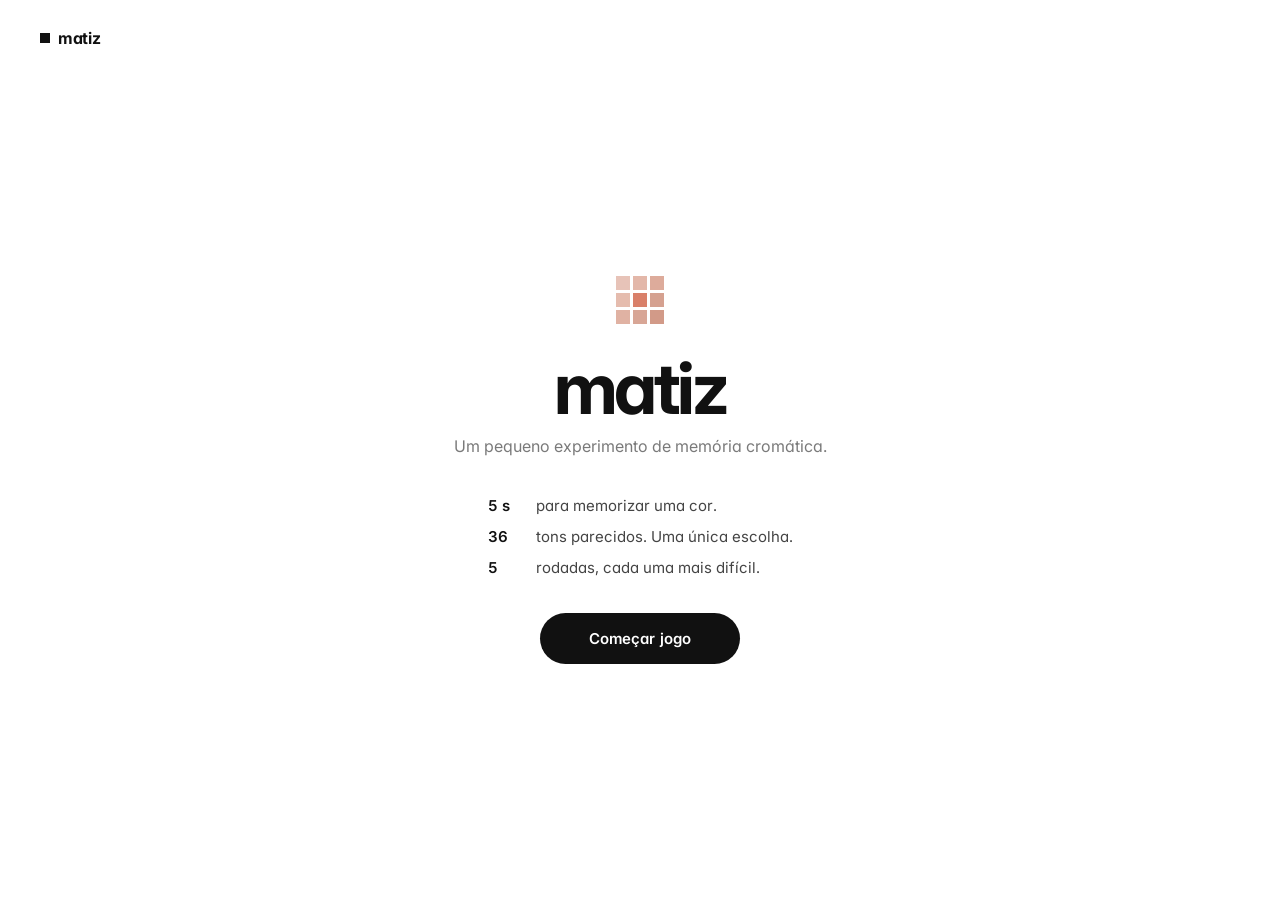
==== index.html @ 913aff69 "first commit" ====
<!doctype html>
<html lang="pt-BR">
<head>
  <meta charset="utf-8">
  <meta name="viewport" content="width=device-width, initial-scale=1, viewport-fit=cover">
  <meta name="theme-color" content="#ffffff">
  <meta name="color-scheme" content="light">
  <title>Matiz — memória de cor</title>
  <meta name="description" content="Memorize uma cor por 5 segundos e encontre-a entre 36 tons parecidos.">
  <link rel="preconnect" href="https://fonts.googleapis.com">
  <link rel="preconnect" href="https://fonts.gstatic.com" crossorigin>
  <link href="https://fonts.googleapis.com/css2?family=Inter:wght@400;500;600;700&display=swap" rel="stylesheet">
  <link rel="stylesheet" href="styles.css">
</head>
<body>
  <header class="top">
    <span class="brand" aria-label="Matiz"><i class="brand-mark" aria-hidden="true"></i>matiz</span>
    <div class="status" id="status" hidden>
      <span id="status-round">1/5</span>
      <span class="status-sep" aria-hidden="true"></span>
      <span id="status-total">0 pts</span>
      <button type="button" class="link" id="btn-restart">Reiniciar</button>
    </div>
  </header>

  <main class="stage">
    <!-- Tela inicial -->
    <section class="view view-intro" id="view-intro" aria-labelledby="intro-title">
      <div class="intro-mark" aria-hidden="true">
        <i></i><i></i><i></i><i></i><i></i><i></i><i></i><i></i><i></i>
      </div>
      <h1 id="intro-title">matiz</h1>
      <p class="lead">Um pequeno experimento de memória cromática.</p>
      <ol class="steps">
        <li><b>5 s</b> para memorizar uma cor.</li>
        <li><b>36</b> tons parecidos. Uma única escolha.</li>
        <li><b>5</b> rodadas, cada uma mais difícil.</li>
      </ol>
      <button type="button" class="btn" id="btn-start">Começar jogo</button>
      <p class="best" id="intro-best" hidden></p>
    </section>

    <!-- Memorização -->
    <section class="view view-memorize" id="view-memorize" hidden aria-live="polite">
      <p class="eyebrow">Memorize esta cor</p>
      <div class="swatch" id="memo-swatch" role="img" aria-label="Cor para memorizar"></div>
      <div class="timer">
        <div class="timer-bar"><i id="timer-fill"></i></div>
        <span class="timer-num" id="timer-num">5</span>
      </div>
    </section>

    <!-- Identificação -->
    <section class="view view-guess" id="view-guess" hidden>
      <p class="eyebrow" id="guess-label">Qual era a cor?</p>
      <div class="grid" id="grid" role="group" aria-labelledby="guess-label"></div>
    </section>

    <!-- Resultado da rodada -->
    <section class="view view-result" id="view-result" hidden aria-live="polite">
      <div class="compare">
        <figure>
          <div class="compare-swatch" id="res-target"></div>
          <figcaption>Original<span id="res-target-hex"></span></figcaption>
        </figure>
        <figure>
          <div class="compare-swatch" id="res-picked"></div>
          <figcaption>Sua escolha<span id="res-picked-hex"></span></figcaption>
        </figure>
      </div>
      <h2 class="verdict" id="res-feedback"></h2>
      <dl class="metrics">
        <div><dt>Pontos</dt><dd id="res-score"></dd></div>
        <div><dt>Precisão</dt><dd id="res-precision"></dd></div>
        <div><dt>ΔE00</dt><dd id="res-delta"></dd></div>
      </dl>
      <button type="button" class="btn" id="btn-next">Próxima rodada</button>
    </section>

    <!-- Resultado final -->
    <section class="view view-final" id="view-final" hidden aria-labelledby="final-rank">
      <p class="eyebrow">Resultado</p>
      <p class="total"><span id="final-total">0</span><small>/500</small></p>
      <h2 class="rank" id="final-rank"></h2>
      <p class="final-meta">Precisão média <b id="final-precision"></b><span id="final-best"></span></p>
      <ol class="rounds" id="final-rounds"></ol>
      <button type="button" class="btn" id="btn-again">Jogar novamente</button>
    </section>
  </main>

  <script src="js/color.js"></script>
  <script src="js/game.js"></script>
  <script src="js/ui.js"></script>
</body>
</html>
---- styles.css ----
:root {
  --bg: #ffffff;
  --ink: #111111;
  --muted: #7a7a7a;
  --faint: #ececec;
  --gutter: 20px;
  --ease: cubic-bezier(.2, .7, .2, 1);
  --t-view: 240ms;
  font-family: "Inter", system-ui, -apple-system, "Segoe UI", Roboto, sans-serif;
  font-feature-settings: "tnum" 1, "cv11" 1;
  color: var(--ink);
  background: var(--bg);
  -webkit-font-smoothing: antialiased;
  -webkit-tap-highlight-color: transparent;
}

* { box-sizing: border-box; margin: 0; padding: 0; }

body {
  min-height: 100vh;
  min-height: 100dvh;
  display: flex;
  flex-direction: column;
  background: var(--bg);
}

button { font: inherit; color: inherit; background: none; border: 0; cursor: pointer; }
:focus-visible { outline: 2px solid var(--ink); outline-offset: 3px; }

/* ---------- Topo ---------- */

.top {
  display: flex;
  align-items: center;
  justify-content: space-between;
  gap: 16px;
  padding: calc(16px + env(safe-area-inset-top)) var(--gutter) 16px;
  font-size: 14px;
}

.brand {
  display: inline-flex;
  align-items: center;
  gap: 8px;
  font-weight: 700;
  letter-spacing: -0.02em;
  font-size: 16px;
}
.brand-mark { width: 10px; height: 10px; background: var(--ink); display: block; }

.status { display: flex; align-items: center; gap: 12px; color: var(--muted); }
.status[hidden] { display: none; }
#status-round { color: var(--ink); font-weight: 600; }
.status-sep { width: 1px; height: 12px; background: var(--faint); }
.link { color: var(--muted); font-size: 14px; padding: 4px 0; margin-left: 4px; text-decoration: underline; text-underline-offset: 3px; text-decoration-color: var(--faint); }
.link:hover { color: var(--ink); text-decoration-color: currentColor; }

/* ---------- Palco e transições ---------- */

.stage {
  flex: 1;
  display: grid;
  place-items: center;
  padding: 8px var(--gutter) calc(32px + env(safe-area-inset-bottom));
}

.view {
  grid-area: 1 / 1;
  width: 100%;
  max-width: 560px;
  display: flex;
  flex-direction: column;
  align-items: center;
  text-align: center;
  opacity: 0;
  transform: translateY(8px);
  transition: opacity var(--t-view) var(--ease), transform var(--t-view) var(--ease);
}
.view[hidden] { display: none; }
.view.is-active { opacity: 1; transform: none; }

.eyebrow {
  font-size: 13px;
  letter-spacing: 0.08em;
  text-transform: uppercase;
  color: var(--muted);
  margin-bottom: 20px;
}

.btn {
  margin-top: 36px;
  min-width: 200px;
  padding: 16px 28px;
  background: var(--ink);
  color: var(--bg);
  font-weight: 600;
  font-size: 15px;
  letter-spacing: 0.01em;
  border-radius: 999px;
  transition: transform 120ms var(--ease), opacity 120ms;
}
.btn:hover { opacity: .86; }
.btn:active { transform: scale(.97); }

/* ---------- Tela inicial ---------- */

.intro-mark {
  display: grid;
  grid-template-columns: repeat(3, 14px);
  gap: 3px;
  margin-bottom: 28px;
}
.intro-mark i { width: 14px; height: 14px; display: block; }
/* nove tons vizinhos — a ideia do jogo em miniatura */
.intro-mark i:nth-child(1) { background: #e7c3b8; }
.intro-mark i:nth-child(2) { background: #e3b7a9; }
.intro-mark i:nth-child(3) { background: #ddab9b; }
.intro-mark i:nth-child(4) { background: #e5bcae; }
.intro-mark i:nth-child(5) { background: #d9806a; }
.intro-mark i:nth-child(6) { background: #d5a190; }
.intro-mark i:nth-child(7) { background: #e0b2a3; }
.intro-mark i:nth-child(8) { background: #d8a696; }
.intro-mark i:nth-child(9) { background: #d29a88; }

.view-intro h1 {
  font-size: clamp(48px, 14vw, 72px);
  font-weight: 700;
  letter-spacing: -0.05em;
  line-height: 1;
}
.lead { margin-top: 12px; color: var(--muted); font-size: 16px; }

.steps {
  list-style: none;
  margin-top: 40px;
  display: grid;
  gap: 12px;
  font-size: 15px;
  color: #444;
  text-align: left;
}
.steps b { display: inline-block; min-width: 44px; color: var(--ink); font-weight: 600; }

.best { margin-top: 20px; font-size: 13px; color: var(--muted); }

/* ---------- Memorização ---------- */

.swatch {
  width: min(78vw, 360px, calc(100dvh - 300px));
  min-width: 200px;
  aspect-ratio: 1;
  border-radius: 4px;
}

.timer {
  width: min(78vw, 360px, calc(100dvh - 300px));
  min-width: 200px;
  margin-top: 24px;
  display: flex;
  align-items: center;
  gap: 16px;
}
.timer-bar { flex: 1; height: 2px; background: var(--faint); overflow: hidden; }
.timer-bar i { display: block; height: 100%; background: var(--ink); transform-origin: left; }
.timer-num { width: 1ch; font-size: 15px; font-weight: 600; }

/* ---------- Grade ---------- */

.grid {
  --size: min(100%, 520px, calc(100dvh - 190px));
  width: var(--size);
  min-width: 264px;
  aspect-ratio: 1;
  display: grid;
  grid-template-columns: repeat(6, 1fr);
  gap: 4px;
}

.cell {
  position: relative;
  border-radius: 3px;
  transition: transform 160ms var(--ease), opacity 420ms var(--ease);
}
.cell:hover { transform: scale(.94); }
.grid.is-locked { pointer-events: none; }

.grid.is-revealed .cell { opacity: .14; transform: scale(.82); }
.grid.is-revealed .cell.is-answer,
.grid.is-revealed .cell.is-picked { opacity: 1; transform: none; z-index: 1; }
.grid.is-revealed .cell.is-answer { animation: pop 520ms var(--ease) both; outline: 2px solid var(--ink); outline-offset: 3px; }
.cell.is-picked::after {
  content: "";
  position: absolute;
  left: 50%; top: 50%;
  width: 22%; aspect-ratio: 1;
  translate: -50% -50%;
  border-radius: 50%;
  background: var(--mark, #fff);
}

@keyframes pop {
  0% { transform: scale(.82); }
  60% { transform: scale(1.08); }
  100% { transform: none; }
}

/* ---------- Resultado da rodada ---------- */

.compare {
  display: grid;
  grid-template-columns: 1fr 1fr;
  width: min(80vw, 340px);
}
.compare figure { display: flex; flex-direction: column; }
.compare-swatch { aspect-ratio: 1 / 1.15; }
.compare figure:first-child .compare-swatch { border-radius: 4px 0 0 4px; }
.compare figure:last-child .compare-swatch { border-radius: 0 4px 4px 0; }
.view-result.is-active .compare-swatch { animation: reveal 600ms var(--ease) both; }
.view-result.is-active figure:last-child .compare-swatch { animation-delay: 90ms; }
@keyframes reveal { from { clip-path: inset(0 0 100% 0); } to { clip-path: inset(0); } }

figcaption {
  margin-top: 10px;
  font-size: 12px;
  color: var(--muted);
  display: flex;
  flex-direction: column;
  gap: 2px;
  letter-spacing: 0.04em;
  text-transform: uppercase;
}
figcaption span { color: var(--ink); font-size: 13px; letter-spacing: 0.02em; }

.verdict {
  margin-top: 32px;
  font-size: clamp(30px, 8.5vw, 44px);
  font-weight: 700;
  letter-spacing: -0.03em;
  line-height: 1.05;
}

.metrics {
  margin-top: 24px;
  display: grid;
  grid-template-columns: repeat(3, auto);
  gap: 0 32px;
}
.metrics dt { font-size: 12px; color: var(--muted); letter-spacing: .04em; text-transform: uppercase; }
.metrics dd { margin-top: 4px; font-size: 22px; font-weight: 600; letter-spacing: -0.01em; }

/* ---------- Resultado final ---------- */

.total {
  font-size: clamp(72px, 22vw, 112px);
  font-weight: 700;
  letter-spacing: -0.06em;
  line-height: .9;
}
.total small { font-size: .26em; letter-spacing: 0; color: var(--muted); font-weight: 500; margin-left: 6px; }
.rank { margin-top: 20px; font-size: 22px; font-weight: 600; letter-spacing: -0.02em; }
.final-meta { margin-top: 8px; color: var(--muted); font-size: 15px; }
.final-meta b { color: var(--ink); font-weight: 600; }
.final-meta span:not(:empty)::before { content: "·"; margin: 0 8px; }

.rounds {
  list-style: none;
  margin-top: 36px;
  width: min(100%, 380px);
  border-top: 1px solid var(--faint);
}
.rounds li {
  display: grid;
  grid-template-columns: 28px auto 1fr auto;
  align-items: center;
  gap: 14px;
  padding: 12px 0;
  border-bottom: 1px solid var(--faint);
  font-size: 14px;
  text-align: left;
}
.rounds .n { color: var(--muted); }
.rounds .pair { display: flex; }
.rounds .pair i { width: 28px; height: 28px; display: block; }
.rounds .pair i:first-child { border-radius: 3px 0 0 3px; }
.rounds .pair i:last-child { border-radius: 0 3px 3px 0; }
.rounds .label { color: var(--muted); font-size: 12px; letter-spacing: .04em; }
.rounds .pts { font-weight: 600; }

/* ---------- Ajustes ---------- */

@media (min-width: 720px) {
  :root { --gutter: 40px; }
  .top { padding-top: 28px; }
  .grid { gap: 6px; }
}

@media (max-height: 560px) and (orientation: landscape) {
  .grid { --size: min(100%, calc(100dvh - 140px)); min-width: 220px; }
}

@media (prefers-reduced-motion: reduce) {
  :root { --t-view: 1ms; }
  .cell, .btn { transition: none; }
  .grid.is-revealed .cell.is-answer, .view-result.is-active .compare-swatch { animation: none; }
}
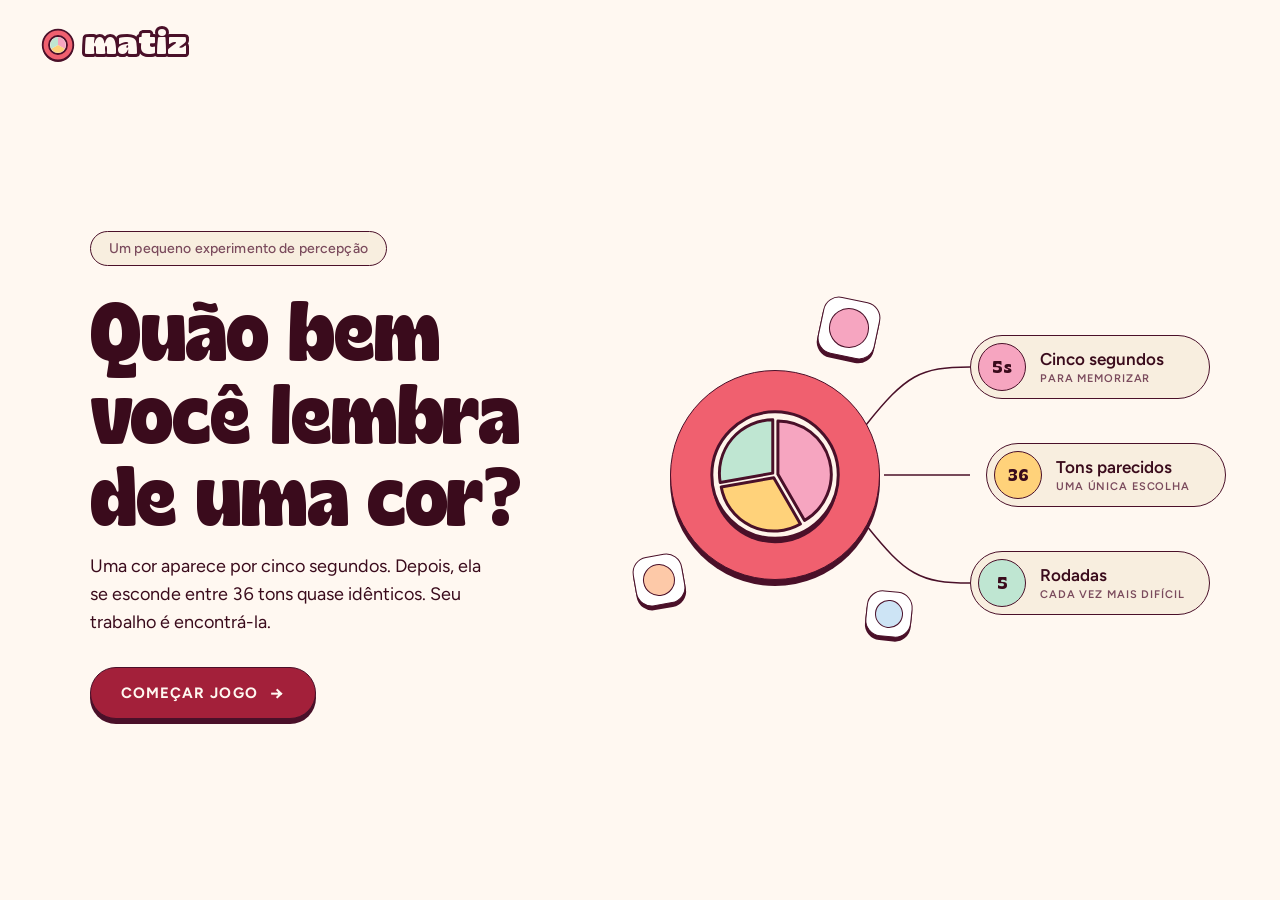
==== commit 396b0a03: "ui-changes-v1" ====
--- a/index.html
+++ b/index.html
@@ -3,88 +3,163 @@
 <head>
   <meta charset="utf-8">
   <meta name="viewport" content="width=device-width, initial-scale=1, viewport-fit=cover">
-  <meta name="theme-color" content="#ffffff">
+  <meta name="theme-color" content="#FFF8F1">
   <meta name="color-scheme" content="light">
   <title>Matiz — memória de cor</title>
   <meta name="description" content="Memorize uma cor por 5 segundos e encontre-a entre 36 tons parecidos.">
   <link rel="preconnect" href="https://fonts.googleapis.com">
   <link rel="preconnect" href="https://fonts.gstatic.com" crossorigin>
-  <link href="https://fonts.googleapis.com/css2?family=Inter:wght@400;500;600;700&display=swap" rel="stylesheet">
+  <link href="https://fonts.googleapis.com/css2?family=Figtree:wght@400;500;600;700&display=swap" rel="stylesheet">
   <link rel="stylesheet" href="styles.css">
 </head>
-<body>
+<body data-view="intro">
   <header class="top">
-    <span class="brand" aria-label="Matiz"><i class="brand-mark" aria-hidden="true"></i>matiz</span>
-    <div class="status" id="status" hidden>
-      <span id="status-round">1/5</span>
-      <span class="status-sep" aria-hidden="true"></span>
-      <span id="status-total">0 pts</span>
-      <button type="button" class="link" id="btn-restart">Reiniciar</button>
+    <span class="brand" aria-label="Matiz">
+      <svg class="brand-icon" viewBox="0 0 40 40" aria-hidden="true">
+        <circle cx="20" cy="22" r="17" fill="#4A1029"/>
+        <circle cx="20" cy="20" r="17" fill="#F0606F" stroke="#4A1029" stroke-width="2"/>
+        <circle cx="20" cy="20" r="10" fill="#FFF4EA" stroke="#4A1029" stroke-width="2"/>
+        <path d="M20 20 L20 11.5 A8.5 8.5 0 0 1 27.4 24.2 Z" fill="#F6A5C0"/>
+        <path d="M20 20 L27.4 24.2 A8.5 8.5 0 0 1 12.6 24.2 Z" fill="#FFD27A"/>
+        <path d="M20 20 L12.6 24.2 A8.5 8.5 0 0 1 20 11.5 Z" fill="#BFE6D2"/>
+      </svg>
+      <span class="brand-name">matiz</span>
+    </span>
+    <button type="button" class="btn btn-ghost btn-sm" id="btn-restart" hidden>
+      <svg viewBox="0 0 24 24" aria-hidden="true"><path d="M4.5 12a7.5 7.5 0 1 0 2.2-5.3M4.5 4.5v4.5H9" fill="none" stroke="currentColor" stroke-width="2.2" stroke-linecap="round" stroke-linejoin="round"/></svg>
+      Reiniciar
+    </button>
+  </header>
+
+  <!-- Cápsula de status: rodada · anel do cronômetro · pontos -->
+  <div class="hud">
+    <div class="capsule" id="status" hidden>
+      <div class="capsule-side">
+        <b id="status-round">1/5</b>
+        <span>Rodada</span>
+      </div>
+      <div class="capsule-core" id="capsule-core">
+        <svg class="ring" viewBox="0 0 64 64" aria-hidden="true">
+          <circle class="ring-track" cx="32" cy="32" r="26"/>
+          <circle class="ring-fill" id="timer-fill" cx="32" cy="32" r="26"/>
+        </svg>
+        <span class="core-num" id="timer-num" aria-live="off">5</span>
+        <svg class="core-icon" viewBox="0 0 40 40" aria-hidden="true">
+          <circle cx="20" cy="20" r="11" fill="#FFF4EA" stroke="#4A1029" stroke-width="2"/>
+          <path d="M20 20 L20 11 A9 9 0 0 1 27.8 24.5 Z" fill="#F6A5C0"/>
+          <path d="M20 20 L27.8 24.5 A9 9 0 0 1 12.2 24.5 Z" fill="#FFD27A"/>
+          <path d="M20 20 L12.2 24.5 A9 9 0 0 1 20 11 Z" fill="#BFE6D2"/>
+        </svg>
+      </div>
+      <div class="capsule-side">
+        <b id="status-total">0</b>
+        <span>Pontos</span>
+      </div>
     </div>
-  </header>
+  </div>
 
   <main class="stage">
     <!-- Tela inicial -->
     <section class="view view-intro" id="view-intro" aria-labelledby="intro-title">
-      <div class="intro-mark" aria-hidden="true">
-        <i></i><i></i><i></i><i></i><i></i><i></i><i></i><i></i><i></i>
+      <div class="intro-copy">
+        <span class="tag">Um pequeno experimento de percepção</span>
+        <h1 id="intro-title">Quão bem você lembra de uma cor?</h1>
+        <p class="lead">Uma cor aparece por cinco segundos. Depois, ela se esconde entre 36 tons quase idênticos. Seu trabalho é encontrá-la.</p>
+        <div class="intro-actions">
+          <button type="button" class="btn btn-primary" id="btn-start">Começar jogo <span class="arrow" aria-hidden="true">→</span></button>
+          <p class="best" id="intro-best" hidden></p>
+        </div>
       </div>
-      <h1 id="intro-title">matiz</h1>
-      <p class="lead">Um pequeno experimento de memória cromática.</p>
-      <ol class="steps">
-        <li><b>5 s</b> para memorizar uma cor.</li>
-        <li><b>36</b> tons parecidos. Uma única escolha.</li>
-        <li><b>5</b> rodadas, cada uma mais difícil.</li>
-      </ol>
-      <button type="button" class="btn" id="btn-start">Começar jogo</button>
-      <p class="best" id="intro-best" hidden></p>
+
+      <div class="intro-art">
+        <svg class="art-lines" viewBox="0 0 520 340" aria-hidden="true">
+          <path d="M196 120 C 236 70, 250 62, 300 62"/>
+          <path class="dash" d="M300 62 L 330 62"/>
+          <path d="M214 170 L 300 170"/>
+          <path d="M196 220 C 236 270, 250 278, 300 278"/>
+          <path class="dash" d="M300 278 L 330 278"/>
+        </svg>
+        <div class="art-hub" aria-hidden="true">
+          <svg viewBox="0 0 160 160">
+            <circle cx="80" cy="85" r="64" fill="#4A1029"/>
+            <circle cx="80" cy="80" r="64" fill="#FFF4EA" stroke="#4A1029" stroke-width="3"/>
+            <path transform="translate(2.9 -0.8)" d="M80 80 L80 26 A54 54 0 0 1 107 126.77 Z" fill="#F6A5C0" stroke="#4A1029" stroke-width="3" stroke-linejoin="round"/>
+            <path transform="translate(-1.3 2.7)" d="M80 80 L107 126.77 A54 54 0 0 1 26.82 89.38 Z" fill="#FFD27A" stroke="#4A1029" stroke-width="3" stroke-linejoin="round"/>
+            <path transform="translate(-2.3 -1.9)" d="M80 80 L26.82 89.38 A54 54 0 0 1 80 26 Z" fill="#BFE6D2" stroke="#4A1029" stroke-width="3" stroke-linejoin="round"/>
+          </svg>
+        </div>
+        <ul class="art-pills">
+          <li><i style="--c:#F6A5C0"><b>5s</b></i><span><strong>Cinco segundos</strong><small>para memorizar</small></span></li>
+          <li><i style="--c:#FFD27A"><b>36</b></i><span><strong>Tons parecidos</strong><small>uma única escolha</small></span></li>
+          <li><i style="--c:#BFE6D2"><b>5</b></i><span><strong>Rodadas</strong><small>cada vez mais difícil</small></span></li>
+        </ul>
+        <span class="float-tile ft-1" aria-hidden="true"><i style="--c:#F6A5C0"></i></span>
+        <span class="float-tile ft-2" aria-hidden="true"><i style="--c:#FDC9A8"></i></span>
+        <span class="float-tile ft-3" aria-hidden="true"><i style="--c:#CDE4F5"></i></span>
+      </div>
     </section>
 
     <!-- Memorização -->
-    <section class="view view-memorize" id="view-memorize" hidden aria-live="polite">
-      <p class="eyebrow">Memorize esta cor</p>
-      <div class="swatch" id="memo-swatch" role="img" aria-label="Cor para memorizar"></div>
-      <div class="timer">
-        <div class="timer-bar"><i id="timer-fill"></i></div>
-        <span class="timer-num" id="timer-num">5</span>
+    <section class="view view-game view-memorize" id="view-memorize" hidden>
+      <div class="game-card">
+        <header class="card-head">
+          <h2>Memorize esta cor</h2>
+          <p>Ela some quando o anel se fechar.</p>
+        </header>
+        <div class="card-body">
+          <div class="swatch" id="memo-swatch" role="img" aria-label="Cor para memorizar"></div>
+        </div>
       </div>
     </section>
 
     <!-- Identificação -->
-    <section class="view view-guess" id="view-guess" hidden>
-      <p class="eyebrow" id="guess-label">Qual era a cor?</p>
-      <div class="grid" id="grid" role="group" aria-labelledby="guess-label"></div>
+    <section class="view view-game view-guess" id="view-guess" hidden>
+      <div class="game-card">
+        <header class="card-head">
+          <h2 id="guess-label">Qual era a cor?</h2>
+          <p>Você tem uma única escolha.</p>
+        </header>
+        <div class="card-body">
+          <div class="grid" id="grid" role="group" aria-labelledby="guess-label"></div>
+        </div>
+      </div>
     </section>
 
     <!-- Resultado da rodada -->
     <section class="view view-result" id="view-result" hidden aria-live="polite">
+      <span class="tag" id="res-round">Rodada 1 de 5</span>
       <div class="compare">
-        <figure>
-          <div class="compare-swatch" id="res-target"></div>
-          <figcaption>Original<span id="res-target-hex"></span></figcaption>
+        <figure class="tile tile-left">
+          <div class="tile-swatch" id="res-target"></div>
+          <figcaption><b>Original</b><span id="res-target-hex"></span></figcaption>
         </figure>
-        <figure>
-          <div class="compare-swatch" id="res-picked"></div>
-          <figcaption>Sua escolha<span id="res-picked-hex"></span></figcaption>
+        <figure class="tile tile-right">
+          <div class="tile-swatch" id="res-picked"></div>
+          <figcaption><b>Sua escolha</b><span id="res-picked-hex"></span></figcaption>
         </figure>
       </div>
-      <h2 class="verdict" id="res-feedback"></h2>
-      <dl class="metrics">
+      <h2 class="verdict"><span id="res-feedback"></span></h2>
+      <dl class="stats">
         <div><dt>Pontos</dt><dd id="res-score"></dd></div>
         <div><dt>Precisão</dt><dd id="res-precision"></dd></div>
         <div><dt>ΔE00</dt><dd id="res-delta"></dd></div>
       </dl>
-      <button type="button" class="btn" id="btn-next">Próxima rodada</button>
+      <button type="button" class="btn btn-primary" id="btn-next"><span id="btn-next-label">Próxima rodada</span> <span class="arrow" aria-hidden="true">→</span></button>
     </section>
 
     <!-- Resultado final -->
     <section class="view view-final" id="view-final" hidden aria-labelledby="final-rank">
-      <p class="eyebrow">Resultado</p>
+      <span class="tag">Resultado final</span>
       <p class="total"><span id="final-total">0</span><small>/500</small></p>
       <h2 class="rank" id="final-rank"></h2>
-      <p class="final-meta">Precisão média <b id="final-precision"></b><span id="final-best"></span></p>
-      <ol class="rounds" id="final-rounds"></ol>
-      <button type="button" class="btn" id="btn-again">Jogar novamente</button>
+      <div class="summary">
+        <dl class="stats stats-2">
+          <div><dt>Precisão média</dt><dd id="final-precision"></dd></div>
+          <div><dt>Recorde</dt><dd id="final-best"></dd></div>
+        </dl>
+        <ol class="rounds" id="final-rounds"></ol>
+      </div>
+      <button type="button" class="btn btn-primary" id="btn-again">Jogar novamente <span class="arrow" aria-hidden="true">↻</span></button>
     </section>
   </main>
 
--- a/styles.css
+++ b/styles.css
@@ -1,15 +1,47 @@
+/*
+ * Matiz — editorial lúdico, retrô suave, minimalismo quente.
+ * Títulos em Gliker; textos e elementos funcionais em Figtree.
+ * A cor a memorizar e a grade ficam sempre sobre branco e com o mesmo
+ * contorno fino, para que o entorno não altere a percepção das amostras.
+ */
+
+@font-face { font-family: "Gliker Semi"; src: url("fonts/Gliker-BoldSemiCondensed.woff2") format("woff2"); font-weight: 700; font-display: swap; }
+@font-face { font-family: "Gliker"; src: url("fonts/Gliker-Bold.woff2") format("woff2"); font-weight: 700; font-display: swap; }
+@font-face { font-family: "Gliker"; src: url("fonts/Gliker-Black.woff2") format("woff2"); font-weight: 900; font-display: swap; }
+
 :root {
-  --bg: #ffffff;
-  --ink: #111111;
-  --muted: #7a7a7a;
-  --faint: #ececec;
+  --cream: #FFF8F1;
+  --cream-2: #F8EEDF;
+  --white: #FFFFFF;
+  --wine: #4A1029;
+  --wine-text: #3A0B1C;
+  --wine-soft: #7A4A5C;
+  --berry: #A3203A;
+  --coral: #F0606F;
+  --coral-2: #E8475A;
+  --pink: #F6A5C0;
+  --pink-soft: #FBD9E3;
+  --peach: #FDC9A8;
+  --yellow: #FFD27A;
+  --mint: #BFE6D2;
+  --lilac: #E3D3F0;
+  --sky: #CDE4F5;
+
+  --line: 1.5px solid var(--wine);
+  --r-lg: 26px;
+  --r-md: 18px;
+  --r-sm: 12px;
   --gutter: 20px;
-  --ease: cubic-bezier(.2, .7, .2, 1);
-  --t-view: 240ms;
-  font-family: "Inter", system-ui, -apple-system, "Segoe UI", Roboto, sans-serif;
-  font-feature-settings: "tnum" 1, "cv11" 1;
-  color: var(--ink);
-  background: var(--bg);
+  --ease: cubic-bezier(.2, .8, .2, 1);
+  --spring: cubic-bezier(.34, 1.5, .64, 1);
+  --t-view: 280ms;
+
+  --display: "Gliker", "Figtree", system-ui, sans-serif;
+  --heading: "Gliker Semi", "Gliker", "Figtree", system-ui, sans-serif;
+  font-family: "Figtree", system-ui, -apple-system, "Segoe UI", Roboto, sans-serif;
+  font-feature-settings: "tnum" 1;
+  color: var(--wine-text);
+  background: var(--cream);
   -webkit-font-smoothing: antialiased;
   -webkit-tap-highlight-color: transparent;
 }
@@ -21,11 +53,55 @@
   min-height: 100dvh;
   display: flex;
   flex-direction: column;
-  background: var(--bg);
+  background: var(--cream);
+  overflow-x: hidden;
 }
 
 button { font: inherit; color: inherit; background: none; border: 0; cursor: pointer; }
-:focus-visible { outline: 2px solid var(--ink); outline-offset: 3px; }
+:focus-visible { outline: 2px solid var(--coral-2); outline-offset: 3px; }
+
+/* ---------- Botões ---------- */
+
+.btn {
+  display: inline-flex;
+  align-items: center;
+  justify-content: center;
+  gap: 12px;
+  padding: 16px 30px;
+  border: var(--line);
+  border-radius: 999px;
+  box-shadow: 0 5px 0 var(--wine);
+  font-weight: 700;
+  font-size: 15px;
+  letter-spacing: .07em;
+  text-transform: uppercase;
+  transition: transform 140ms var(--ease), box-shadow 140ms var(--ease), background-color 140ms;
+}
+.btn:hover { transform: translateY(-1px); box-shadow: 0 6px 0 var(--wine); }
+.btn:active { transform: translateY(4px); box-shadow: 0 1px 0 var(--wine); }
+.btn .arrow { font-size: 18px; line-height: 1; transition: transform 200ms var(--spring); }
+.btn:hover .arrow { transform: translateX(3px); }
+
+.btn-primary { background: var(--berry); color: var(--cream); }
+.btn-primary:hover { background: #B2283F; }
+.btn-ghost { background: var(--white); color: var(--wine-text); }
+.btn-sm { padding: 9px 16px; gap: 8px; font-size: 12px; box-shadow: 0 4px 0 var(--wine); }
+.btn-sm:hover { box-shadow: 0 5px 0 var(--wine); }
+.btn-sm:active { box-shadow: 0 1px 0 var(--wine); transform: translateY(3px); }
+.btn-sm svg { width: 15px; height: 15px; }
+.btn[hidden] { display: none; }
+
+.tag {
+  display: inline-block;
+  padding: 8px 18px;
+  border: var(--line);
+  border-radius: 999px;
+  background: var(--cream-2);
+  color: var(--wine-soft);
+  font-size: 14px;
+  font-weight: 500;
+  letter-spacing: .01em;
+}
 
 /* ---------- Topo ---------- */
 
@@ -33,27 +109,109 @@
   display: flex;
   align-items: center;
   justify-content: space-between;
-  gap: 16px;
-  padding: calc(16px + env(safe-area-inset-top)) var(--gutter) 16px;
-  font-size: 14px;
-}
-
-.brand {
-  display: inline-flex;
-  align-items: center;
-  gap: 8px;
-  font-weight: 700;
-  letter-spacing: -0.02em;
-  font-size: 16px;
-}
-.brand-mark { width: 10px; height: 10px; background: var(--ink); display: block; }
-
-.status { display: flex; align-items: center; gap: 12px; color: var(--muted); }
-.status[hidden] { display: none; }
-#status-round { color: var(--ink); font-weight: 600; }
-.status-sep { width: 1px; height: 12px; background: var(--faint); }
-.link { color: var(--muted); font-size: 14px; padding: 4px 0; margin-left: 4px; text-decoration: underline; text-underline-offset: 3px; text-decoration-color: var(--faint); }
-.link:hover { color: var(--ink); text-decoration-color: currentColor; }
+  gap: 12px;
+  padding: calc(16px + env(safe-area-inset-top)) var(--gutter) 8px;
+  min-height: 72px;
+}
+
+.brand { display: inline-flex; align-items: center; gap: 8px; }
+.brand-icon { width: 36px; height: 36px; }
+.brand-name {
+  font-family: var(--display);
+  font-weight: 900;
+  font-size: 30px;
+  line-height: 1;
+  color: var(--cream);
+  -webkit-text-stroke: 6px var(--wine);
+  paint-order: stroke fill;
+  text-shadow: 0 3px 0 var(--wine);
+  letter-spacing: .01em;
+  padding-bottom: 4px;
+}
+
+/* ---------- Cápsula de status ---------- */
+
+.hud {
+  display: flex;
+  justify-content: center;
+  position: relative;
+  z-index: 3;
+  padding: 0 var(--gutter);
+}
+body[data-view="memorize"] .hud,
+body[data-view="guess"] .hud { margin-bottom: -50px; }
+body[data-view="memorize"] .stage,
+body[data-view="guess"] .stage { place-items: start center; }
+.view-game { isolation: isolate; }
+
+.capsule {
+  display: grid;
+  grid-template-columns: 1fr auto 1fr;
+  align-items: center;
+  width: min(100%, 330px);
+  height: 64px;
+  background: var(--white);
+  border: var(--line);
+  border-radius: 999px;
+  box-shadow: 0 4px 0 var(--wine);
+  margin-top: 8px;
+  animation: rise 420ms var(--spring) both;
+}
+.capsule[hidden] { display: none; }
+.capsule-side {
+  display: flex;
+  flex-direction: column;
+  align-items: center;
+  line-height: 1.05;
+}
+.capsule-side b {
+  font-family: var(--display);
+  font-weight: 700;
+  font-size: 24px;
+}
+.capsule-side span {
+  margin-top: 2px;
+  font-size: 11px;
+  font-weight: 600;
+  color: var(--wine-soft);
+  letter-spacing: .04em;
+}
+
+.capsule-core {
+  position: relative;
+  width: 86px;
+  height: 86px;
+  margin: -14px 0;
+  border-radius: 50%;
+  background: var(--coral);
+  border: var(--line);
+  box-shadow: 0 5px 0 var(--wine), 0 0 0 6px var(--white);
+  display: grid;
+  place-items: center;
+}
+.ring { position: absolute; inset: 6px; width: calc(100% - 12px); height: calc(100% - 12px); transform: rotate(-90deg); opacity: 0; transition: opacity 200ms; }
+.ring-track { fill: var(--cream); stroke: var(--pink-soft); stroke-width: 6; }
+.ring-fill {
+  fill: none;
+  stroke: var(--berry);
+  stroke-width: 6;
+  stroke-linecap: round;
+  stroke-dasharray: 163.363;
+  stroke-dashoffset: 0;
+}
+.core-num {
+  position: relative;
+  font-family: var(--display);
+  font-weight: 700;
+  font-size: 28px;
+  line-height: 1;
+  opacity: 0;
+  transition: opacity 200ms;
+}
+.core-icon { position: absolute; width: 58px; height: 58px; transition: opacity 200ms, transform 300ms var(--spring); }
+.capsule.is-timing .ring,
+.capsule.is-timing .core-num { opacity: 1; }
+.capsule.is-timing .core-icon { opacity: 0; transform: scale(.6) rotate(-40deg); }
 
 /* ---------- Palco e transições ---------- */
 
@@ -61,7 +219,7 @@
   flex: 1;
   display: grid;
   place-items: center;
-  padding: 8px var(--gutter) calc(32px + env(safe-area-inset-bottom));
+  padding: 18px var(--gutter) calc(40px + env(safe-area-inset-bottom));
 }
 
 .view {
@@ -73,233 +231,475 @@
   align-items: center;
   text-align: center;
   opacity: 0;
-  transform: translateY(8px);
+  transform: translateY(14px);
   transition: opacity var(--t-view) var(--ease), transform var(--t-view) var(--ease);
 }
 .view[hidden] { display: none; }
 .view.is-active { opacity: 1; transform: none; }
 
-.eyebrow {
-  font-size: 13px;
-  letter-spacing: 0.08em;
+/* ---------- Tela inicial ---------- */
+
+.view-intro { max-width: 1100px; gap: 36px; }
+
+.intro-copy { display: flex; flex-direction: column; align-items: center; }
+.view-intro h1 {
+  margin-top: 22px;
+  font-family: var(--heading);
+  font-weight: 700;
+  font-size: clamp(46px, 13vw, 84px);
+  line-height: .98;
+  letter-spacing: -0.01em;
+  max-width: 11ch;
+  text-wrap: balance;
+}
+.lead {
+  margin-top: 18px;
+  max-width: 34ch;
+  font-size: 17px;
+  line-height: 1.55;
+  color: var(--wine-text);
+}
+.intro-actions {
+  margin-top: 30px;
+  display: flex;
+  flex-direction: column;
+  align-items: center;
+  gap: 16px;
+}
+.best { font-size: 14px; color: var(--wine-soft); }
+.best b { color: var(--wine-text); font-weight: 700; }
+
+.intro-art {
+  position: relative;
+  width: 100%;
+  max-width: 400px;
+  display: flex;
+  flex-direction: column;
+  align-items: center;
+  gap: 18px;
+}
+.art-lines { display: none; }
+.art-hub {
+  width: 168px;
+  height: 168px;
+  border-radius: 50%;
+  background: var(--coral);
+  border: var(--line);
+  display: grid;
+  place-items: center;
+  box-shadow: 0 6px 0 var(--wine);
+}
+.art-hub svg { width: 76%; height: 76%; }
+.view-intro.is-active .art-hub svg { animation: spin-in 900ms var(--spring) 120ms both; }
+
+.art-pills {
+  list-style: none;
+  display: grid;
+  gap: 10px;
+  width: 100%;
+}
+.art-pills li {
+  display: flex;
+  align-items: center;
+  gap: 14px;
+  padding: 7px 22px 7px 7px;
+  border: var(--line);
+  border-radius: 999px;
+  background: var(--cream-2);
+  text-align: left;
+}
+.art-pills i {
+  flex: none;
+  width: 48px;
+  height: 48px;
+  border-radius: 50%;
+  border: var(--line);
+  background: var(--c);
+  display: grid;
+  place-items: center;
+  font-style: normal;
+}
+.art-pills i b { font-family: var(--heading); font-weight: 700; font-size: 17px; }
+.art-pills span { display: flex; flex-direction: column; line-height: 1.2; }
+.art-pills strong { font-weight: 600; font-size: 17px; }
+.art-pills small {
+  margin-top: 2px;
+  font-size: 11px;
+  font-weight: 600;
+  letter-spacing: .08em;
   text-transform: uppercase;
-  color: var(--muted);
-  margin-bottom: 20px;
-}
-
-.btn {
-  margin-top: 36px;
-  min-width: 200px;
-  padding: 16px 28px;
-  background: var(--ink);
-  color: var(--bg);
-  font-weight: 600;
-  font-size: 15px;
-  letter-spacing: 0.01em;
-  border-radius: 999px;
-  transition: transform 120ms var(--ease), opacity 120ms;
-}
-.btn:hover { opacity: .86; }
-.btn:active { transform: scale(.97); }
-
-/* ---------- Tela inicial ---------- */
-
-.intro-mark {
-  display: grid;
-  grid-template-columns: repeat(3, 14px);
-  gap: 3px;
-  margin-bottom: 28px;
-}
-.intro-mark i { width: 14px; height: 14px; display: block; }
-/* nove tons vizinhos — a ideia do jogo em miniatura */
-.intro-mark i:nth-child(1) { background: #e7c3b8; }
-.intro-mark i:nth-child(2) { background: #e3b7a9; }
-.intro-mark i:nth-child(3) { background: #ddab9b; }
-.intro-mark i:nth-child(4) { background: #e5bcae; }
-.intro-mark i:nth-child(5) { background: #d9806a; }
-.intro-mark i:nth-child(6) { background: #d5a190; }
-.intro-mark i:nth-child(7) { background: #e0b2a3; }
-.intro-mark i:nth-child(8) { background: #d8a696; }
-.intro-mark i:nth-child(9) { background: #d29a88; }
-
-.view-intro h1 {
-  font-size: clamp(48px, 14vw, 72px);
-  font-weight: 700;
-  letter-spacing: -0.05em;
+  color: var(--wine-soft);
+}
+
+.float-tile {
+  position: absolute;
+  width: 58px;
+  height: 58px;
+  padding: 8px;
+  border: var(--line);
+  border-radius: 16px;
+  background: var(--white);
+  box-shadow: 0 4px 0 var(--wine);
+  display: none;
+}
+.float-tile i { display: block; width: 100%; height: 100%; border-radius: 50%; background: var(--c); border: var(--line); }
+
+/* ---------- Card do jogo (memorizar / escolher) ---------- */
+
+.game-card {
+  position: relative;
+  margin-top: 0;
+  width: fit-content;
+  max-width: 100%;
+  background: var(--white);
+  border: var(--line);
+  border-radius: var(--r-lg);
+  box-shadow: 0 7px 0 var(--wine);
+}
+/* camadas empilhadas atrás do card */
+.game-card::before,
+.game-card::after {
+  content: "";
+  position: absolute;
+  left: 16px;
+  right: 16px;
+  top: -12px;
+  height: 60px;
+  border: var(--line);
+  border-radius: var(--r-lg) var(--r-lg) 0 0;
+  background: var(--coral);
+  z-index: -1;
+}
+.game-card::after {
+  left: 34px;
+  right: 34px;
+  top: -23px;
+  background: var(--pink);
+  z-index: -2;
+}
+
+.card-head {
+  padding: 62px 24px 16px;
+  background: var(--cream-2);
+  border-bottom: var(--line);
+  border-radius: calc(var(--r-lg) - 1.5px) calc(var(--r-lg) - 1.5px) 0 0;
+}
+.card-head h2 {
+  font-family: var(--heading);
+  font-weight: 700;
+  font-size: clamp(30px, 8vw, 38px);
   line-height: 1;
 }
-.lead { margin-top: 12px; color: var(--muted); font-size: 16px; }
-
-.steps {
-  list-style: none;
-  margin-top: 40px;
-  display: grid;
-  gap: 12px;
-  font-size: 15px;
-  color: #444;
-  text-align: left;
-}
-.steps b { display: inline-block; min-width: 44px; color: var(--ink); font-weight: 600; }
-
-.best { margin-top: 20px; font-size: 13px; color: var(--muted); }
-
-/* ---------- Memorização ---------- */
+.card-head p { margin-top: 6px; font-size: 14px; color: var(--wine-soft); }
+
+.card-body { padding: 16px; }
 
 .swatch {
-  width: min(78vw, 360px, calc(100dvh - 300px));
-  min-width: 200px;
+  width: min(calc(100vw - 2 * var(--gutter) - 35px), 400px, calc(100dvh - 310px));
+  min-width: 220px;
   aspect-ratio: 1;
-  border-radius: 4px;
-}
-
-.timer {
-  width: min(78vw, 360px, calc(100dvh - 300px));
-  min-width: 200px;
-  margin-top: 24px;
-  display: flex;
-  align-items: center;
-  gap: 16px;
-}
-.timer-bar { flex: 1; height: 2px; background: var(--faint); overflow: hidden; }
-.timer-bar i { display: block; height: 100%; background: var(--ink); transform-origin: left; }
-.timer-num { width: 1ch; font-size: 15px; font-weight: 600; }
-
-/* ---------- Grade ---------- */
+  border: var(--line);
+  border-radius: var(--r-md);
+}
 
 .grid {
-  --size: min(100%, 520px, calc(100dvh - 190px));
-  width: var(--size);
-  min-width: 264px;
+  width: min(calc(100vw - 2 * var(--gutter) - 35px), 500px, calc(100dvh - 325px));
+  min-width: 240px;
   aspect-ratio: 1;
   display: grid;
   grid-template-columns: repeat(6, 1fr);
-  gap: 4px;
+  gap: 6px;
 }
 
 .cell {
   position: relative;
-  border-radius: 3px;
-  transition: transform 160ms var(--ease), opacity 420ms var(--ease);
-}
-.cell:hover { transform: scale(.94); }
+  border: var(--line);
+  border-radius: 10px;
+  transition: transform 180ms var(--spring), box-shadow 160ms var(--ease), opacity 380ms var(--ease);
+}
+@media (hover: hover) {
+  .cell:hover { transform: translateY(-3px); box-shadow: 0 3px 0 var(--wine); z-index: 1; }
+}
+.cell:active { transform: translateY(1px); box-shadow: none; }
 .grid.is-locked { pointer-events: none; }
 
-.grid.is-revealed .cell { opacity: .14; transform: scale(.82); }
+.grid.is-revealed .cell { opacity: .14; transform: scale(.86); box-shadow: none; }
 .grid.is-revealed .cell.is-answer,
-.grid.is-revealed .cell.is-picked { opacity: 1; transform: none; z-index: 1; }
-.grid.is-revealed .cell.is-answer { animation: pop 520ms var(--ease) both; outline: 2px solid var(--ink); outline-offset: 3px; }
+.grid.is-revealed .cell.is-picked { opacity: 1; z-index: 2; }
+.grid.is-revealed .cell.is-answer { animation: pop 600ms var(--spring) both; box-shadow: 0 4px 0 var(--wine); }
+.grid.is-revealed .cell.is-picked:not(.is-answer) { transform: scale(.94); }
+
+.cell.is-answer::before,
 .cell.is-picked::after {
-  content: "";
   position: absolute;
-  left: 50%; top: 50%;
-  width: 22%; aspect-ratio: 1;
-  translate: -50% -50%;
-  border-radius: 50%;
-  background: var(--mark, #fff);
-}
+  left: 50%;
+  top: -14px;
+  translate: -50% 0;
+  padding: 3px 9px;
+  border: var(--line);
+  border-radius: 999px;
+  font-size: 11px;
+  font-weight: 700;
+  white-space: nowrap;
+  color: var(--wine-text);
+  animation: tag-in 420ms var(--spring) 140ms both;
+}
+.cell.is-answer::before { content: "certa"; background: var(--mint); }
+.cell.is-picked::after { content: "você"; background: var(--yellow); top: auto; bottom: -14px; }
+.cell.is-answer.is-picked::before { content: "na mosca!"; }
+.cell.is-answer.is-picked::after { content: none; }
+
+/* ---------- Resultado da rodada ---------- */
+
+.compare {
+  margin-top: 28px;
+  display: flex;
+  justify-content: center;
+  gap: 18px;
+}
+.tile {
+  width: min(40vw, 172px);
+  padding: 10px 10px 12px;
+  background: var(--white);
+  border: var(--line);
+  border-radius: 22px;
+  box-shadow: 0 6px 0 var(--wine);
+}
+.tile-left { rotate: -5deg; }
+.tile-right { rotate: 4deg; margin-top: 14px; }
+.tile-swatch { aspect-ratio: 1; border: var(--line); border-radius: 14px; }
+.view-result.is-active .tile { animation: deal 640ms var(--spring) both; }
+.view-result.is-active .tile-right { animation-delay: 100ms; }
+.tile figcaption {
+  margin-top: 10px;
+  display: flex;
+  flex-direction: column;
+  gap: 1px;
+}
+.tile figcaption b { font-family: var(--heading); font-weight: 700; font-size: 20px; }
+.tile figcaption span {
+  font-size: 11px;
+  font-weight: 600;
+  letter-spacing: .08em;
+  color: var(--wine-soft);
+}
+
+.verdict {
+  margin-top: 30px;
+  font-family: var(--heading);
+  font-weight: 700;
+  font-size: clamp(44px, 13vw, 68px);
+  line-height: .95;
+}
+.verdict span {
+  padding: 0 .14em;
+  border-radius: .2em;
+  background-image: linear-gradient(transparent 58%, var(--hl, var(--pink-soft)) 58%, var(--hl, var(--pink-soft)) 92%, transparent 92%);
+  -webkit-box-decoration-break: clone;
+  box-decoration-break: clone;
+}
+.view-result.is-active .verdict { animation: rise 560ms var(--spring) 200ms both; }
+.tier-perfect { --hl: var(--mint); }
+.tier-eagle { --hl: var(--yellow); }
+.tier-great { --hl: var(--lilac); }
+.tier-good { --hl: var(--sky); }
+.tier-bad { --hl: var(--peach); }
+
+.stats {
+  margin-top: 26px;
+  width: min(100%, 400px);
+  display: grid;
+  grid-template-columns: repeat(3, 1fr);
+  gap: 3px;
+  padding: 3px;
+  background: var(--white);
+  border: var(--line);
+  border-radius: var(--r-md);
+}
+.stats > div {
+  background: var(--cream-2);
+  padding: 11px 6px 12px;
+}
+.stats > div:first-child { border-radius: 14px 0 0 14px; }
+.stats > div:last-child { border-radius: 0 14px 14px 0; }
+.stats dt {
+  font-size: 10px;
+  font-weight: 700;
+  letter-spacing: .1em;
+  text-transform: uppercase;
+  color: var(--wine-soft);
+}
+.stats dd {
+  margin-top: 3px;
+  font-family: var(--display);
+  font-weight: 700;
+  font-size: 26px;
+  line-height: 1.1;
+}
+.stats dd small { font-family: "Figtree", sans-serif; font-size: 13px; font-weight: 600; color: var(--wine-soft); margin-left: 2px; }
+
+.view-result .btn,
+.view-final .btn { margin-top: 30px; }
+
+/* ---------- Resultado final ---------- */
+
+.total {
+  margin-top: 18px;
+  font-family: var(--display);
+  font-weight: 900;
+  font-size: clamp(88px, 26vw, 136px);
+  line-height: .9;
+  color: var(--cream);
+  -webkit-text-stroke: 10px var(--wine);
+  paint-order: stroke fill;
+  text-shadow: 0 7px 0 var(--wine);
+}
+.total small {
+  font-size: .26em;
+  -webkit-text-stroke: 0;
+  text-shadow: none;
+  color: var(--wine-soft);
+  font-weight: 700;
+  margin-left: 4px;
+}
+.view-final.is-active .total { animation: rise 640ms var(--spring) 80ms both; }
+.rank {
+  margin-top: 16px;
+  font-family: var(--heading);
+  font-weight: 700;
+  font-size: clamp(30px, 8.5vw, 42px);
+  line-height: 1;
+  text-wrap: balance;
+}
+
+.summary {
+  margin-top: 26px;
+  width: min(100%, 440px);
+  background: var(--white);
+  border: var(--line);
+  border-radius: var(--r-lg);
+  box-shadow: 0 7px 0 var(--wine);
+  overflow: hidden;
+}
+.summary .stats {
+  margin: 0;
+  width: 100%;
+  border: 0;
+  border-bottom: var(--line);
+  border-radius: 0;
+  padding: 0;
+  gap: 0;
+  grid-template-columns: 1fr 1fr;
+  background: var(--cream-2);
+}
+.summary .stats > div { border-radius: 0; padding: 16px 8px; }
+.summary .stats > div + div { border-left: var(--line); }
+
+.rounds { list-style: none; padding: 8px 14px 12px; }
+.rounds li {
+  display: grid;
+  grid-template-columns: auto auto 1fr auto;
+  align-items: center;
+  gap: 12px;
+  padding: 10px 2px;
+  text-align: left;
+}
+.rounds li + li { border-top: 1px dashed rgba(74, 16, 41, .25); }
+.rounds .n { font-family: var(--display); font-weight: 700; font-size: 16px; width: 18px; color: var(--wine-soft); }
+.rounds .pair { display: flex; }
+.rounds .pair i { width: 30px; height: 30px; border-radius: 50%; border: var(--line); display: block; }
+.rounds .pair i + i { margin-left: -9px; }
+.rounds .label {
+  justify-self: start;
+  padding: 4px 11px;
+  border: var(--line);
+  border-radius: 999px;
+  background: var(--hl);
+  font-size: 11px;
+  font-weight: 700;
+  white-space: nowrap;
+}
+.rounds .pts { font-family: var(--display); font-weight: 700; font-size: 20px; }
+
+/* ---------- Animações ---------- */
 
 @keyframes pop {
-  0% { transform: scale(.82); }
-  60% { transform: scale(1.08); }
-  100% { transform: none; }
-}
-
-/* ---------- Resultado da rodada ---------- */
-
-.compare {
-  display: grid;
-  grid-template-columns: 1fr 1fr;
-  width: min(80vw, 340px);
-}
-.compare figure { display: flex; flex-direction: column; }
-.compare-swatch { aspect-ratio: 1 / 1.15; }
-.compare figure:first-child .compare-swatch { border-radius: 4px 0 0 4px; }
-.compare figure:last-child .compare-swatch { border-radius: 0 4px 4px 0; }
-.view-result.is-active .compare-swatch { animation: reveal 600ms var(--ease) both; }
-.view-result.is-active figure:last-child .compare-swatch { animation-delay: 90ms; }
-@keyframes reveal { from { clip-path: inset(0 0 100% 0); } to { clip-path: inset(0); } }
-
-figcaption {
-  margin-top: 10px;
-  font-size: 12px;
-  color: var(--muted);
-  display: flex;
-  flex-direction: column;
-  gap: 2px;
-  letter-spacing: 0.04em;
-  text-transform: uppercase;
-}
-figcaption span { color: var(--ink); font-size: 13px; letter-spacing: 0.02em; }
-
-.verdict {
-  margin-top: 32px;
-  font-size: clamp(30px, 8.5vw, 44px);
-  font-weight: 700;
-  letter-spacing: -0.03em;
-  line-height: 1.05;
-}
-
-.metrics {
-  margin-top: 24px;
-  display: grid;
-  grid-template-columns: repeat(3, auto);
-  gap: 0 32px;
-}
-.metrics dt { font-size: 12px; color: var(--muted); letter-spacing: .04em; text-transform: uppercase; }
-.metrics dd { margin-top: 4px; font-size: 22px; font-weight: 600; letter-spacing: -0.01em; }
-
-/* ---------- Resultado final ---------- */
-
-.total {
-  font-size: clamp(72px, 22vw, 112px);
-  font-weight: 700;
-  letter-spacing: -0.06em;
-  line-height: .9;
-}
-.total small { font-size: .26em; letter-spacing: 0; color: var(--muted); font-weight: 500; margin-left: 6px; }
-.rank { margin-top: 20px; font-size: 22px; font-weight: 600; letter-spacing: -0.02em; }
-.final-meta { margin-top: 8px; color: var(--muted); font-size: 15px; }
-.final-meta b { color: var(--ink); font-weight: 600; }
-.final-meta span:not(:empty)::before { content: "·"; margin: 0 8px; }
-
-.rounds {
-  list-style: none;
-  margin-top: 36px;
-  width: min(100%, 380px);
-  border-top: 1px solid var(--faint);
-}
-.rounds li {
-  display: grid;
-  grid-template-columns: 28px auto 1fr auto;
-  align-items: center;
-  gap: 14px;
-  padding: 12px 0;
-  border-bottom: 1px solid var(--faint);
-  font-size: 14px;
-  text-align: left;
-}
-.rounds .n { color: var(--muted); }
-.rounds .pair { display: flex; }
-.rounds .pair i { width: 28px; height: 28px; display: block; }
-.rounds .pair i:first-child { border-radius: 3px 0 0 3px; }
-.rounds .pair i:last-child { border-radius: 0 3px 3px 0; }
-.rounds .label { color: var(--muted); font-size: 12px; letter-spacing: .04em; }
-.rounds .pts { font-weight: 600; }
-
-/* ---------- Ajustes ---------- */
+  0% { transform: scale(.86); }
+  55% { transform: scale(1.14) rotate(-3deg); }
+  100% { transform: translateY(-3px); }
+}
+@keyframes tag-in { from { opacity: 0; scale: .5; } to { opacity: 1; scale: 1; } }
+@keyframes rise { from { opacity: 0; translate: 0 16px; } to { opacity: 1; translate: 0 0; } }
+@keyframes deal { from { opacity: 0; translate: 0 36px; rotate: 0deg; } to { opacity: 1; translate: 0 0; } }
+@keyframes spin-in { from { transform: rotate(-120deg) scale(.6); } to { transform: none; } }
+@keyframes float { 0%, 100% { translate: 0 0; } 50% { translate: 0 -8px; } }
+
+/* ---------- Desktop ---------- */
 
 @media (min-width: 720px) {
   :root { --gutter: 40px; }
-  .top { padding-top: 28px; }
-  .grid { gap: 6px; }
+  .top { padding-top: 26px; }
+  .grid { gap: 8px; }
+  .card-body { padding: 20px; }
+  .compare { gap: 26px; }
+}
+
+@media (min-width: 960px) {
+  .view-intro {
+    flex-direction: row;
+    justify-content: space-between;
+    align-items: center;
+    text-align: left;
+    gap: 40px;
+  }
+  .intro-copy { align-items: flex-start; flex: 1; max-width: 500px; }
+  .view-intro h1 { font-size: 84px; }
+  .lead { font-size: 18px; }
+  .intro-actions { flex-direction: row; gap: 22px; }
+
+  .intro-art {
+    flex: none;
+    width: 520px;
+    max-width: none;
+    height: 340px;
+    display: block;
+  }
+  .art-lines {
+    display: block;
+    position: absolute;
+    inset: 0;
+    width: 100%;
+    height: 100%;
+    fill: none;
+    stroke: var(--wine);
+    stroke-width: 1.5;
+  }
+  .art-lines .dash { stroke-dasharray: 4 5; opacity: .5; }
+  .art-hub { position: absolute; left: 0; top: 65px; width: 210px; height: 210px; }
+  .art-pills { position: absolute; left: 300px; top: 30px; width: 240px; gap: 44px; }
+  .art-pills li { height: 64px; }
+  .art-pills li:nth-child(2) { translate: 16px 0; }
+
+  .float-tile { display: block; }
+  .ft-1 { left: 150px; top: -6px; rotate: 12deg; }
+  .ft-2 { left: -36px; top: 250px; rotate: -10deg; width: 50px; height: 50px; }
+  .ft-3 { left: 196px; top: 286px; rotate: 6deg; width: 46px; height: 46px; }
+  .view-intro.is-active .ft-1 { animation: float 5s ease-in-out infinite; }
+  .view-intro.is-active .ft-2 { animation: float 6s ease-in-out .8s infinite; }
+  .view-intro.is-active .ft-3 { animation: float 5.5s ease-in-out 1.6s infinite; }
+}
+
+@media (max-width: 359px) {
+  .brand-name { font-size: 24px; }
+  .capsule-side b { font-size: 20px; }
 }
 
 @media (max-height: 560px) and (orientation: landscape) {
-  .grid { --size: min(100%, calc(100dvh - 140px)); min-width: 220px; }
+  .grid { width: min(100%, calc(100dvh - 120px)); min-width: 200px; }
+  .swatch { width: min(100%, calc(100dvh - 140px)); min-width: 180px; }
 }
 
 @media (prefers-reduced-motion: reduce) {
   :root { --t-view: 1ms; }
-  .cell, .btn { transition: none; }
-  .grid.is-revealed .cell.is-answer, .view-result.is-active .compare-swatch { animation: none; }
-}
+  *, *::before, *::after { animation: none !important; transition: none !important; }
+}
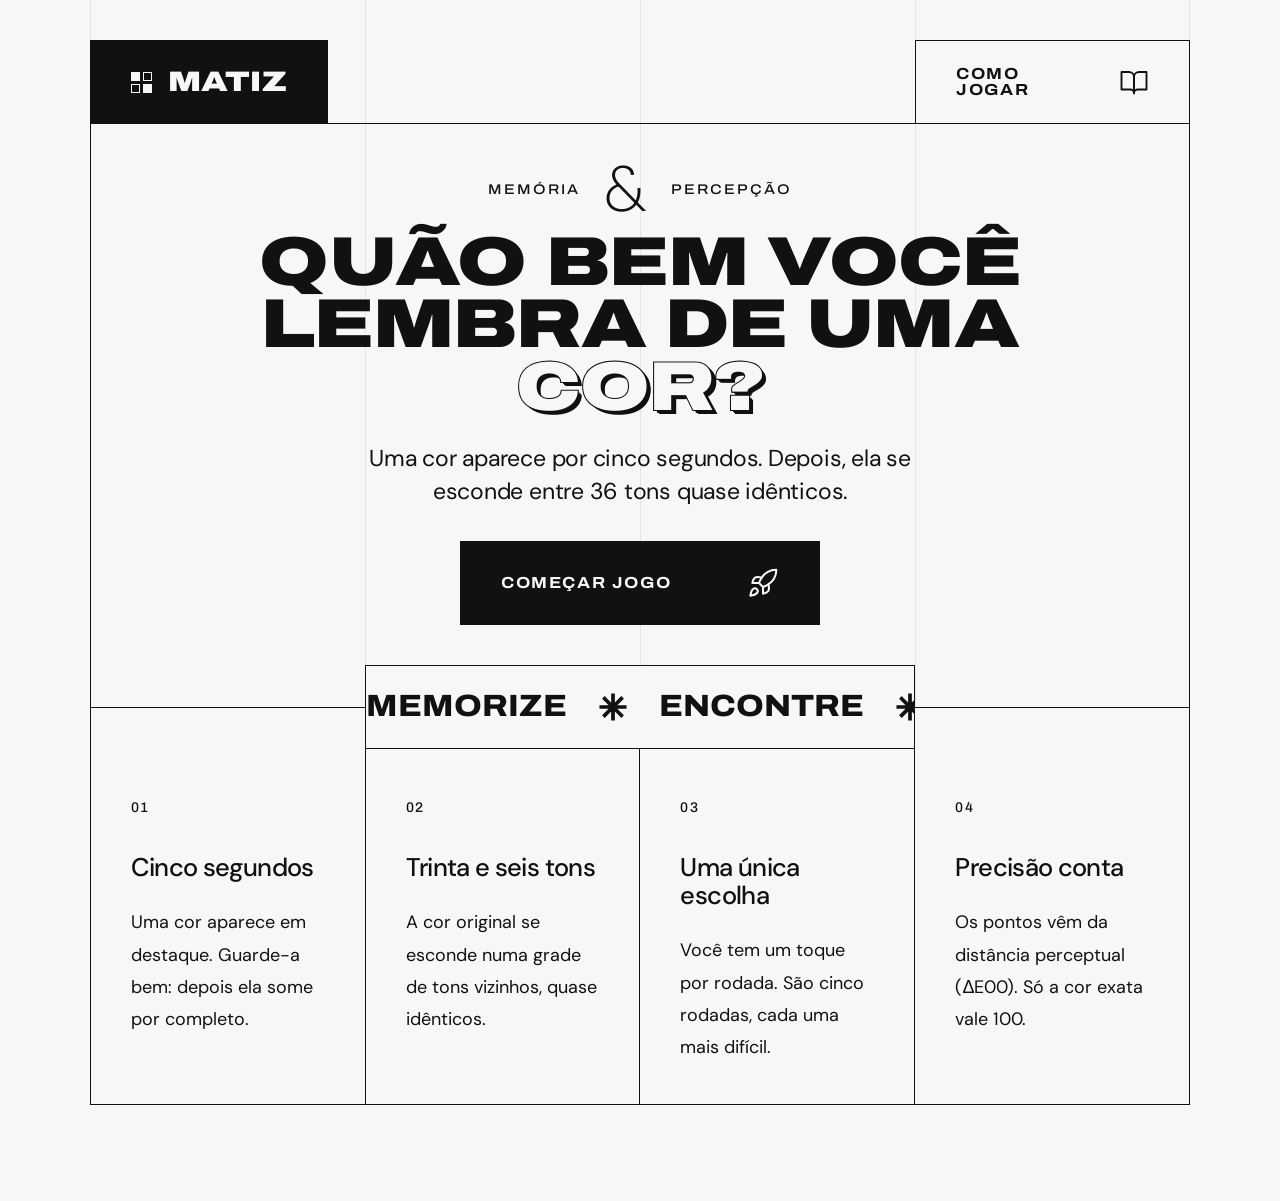
==== commit 28dfd8de: "Redesign neo-brutalista, botões com motion da referência e publicação - Tokens em css/tokens.css; gr" ====
--- a/index.html
+++ b/index.html
@@ -3,165 +3,181 @@
 <head>
   <meta charset="utf-8">
   <meta name="viewport" content="width=device-width, initial-scale=1, viewport-fit=cover">
-  <meta name="theme-color" content="#FFF8F1">
-  <meta name="color-scheme" content="light">
+  <meta name="theme-color" content="#F7F7F7">
   <title>Matiz — memória de cor</title>
   <meta name="description" content="Memorize uma cor por 5 segundos e encontre-a entre 36 tons parecidos.">
   <link rel="preconnect" href="https://fonts.googleapis.com">
   <link rel="preconnect" href="https://fonts.gstatic.com" crossorigin>
-  <link href="https://fonts.googleapis.com/css2?family=Figtree:wght@400;500;600;700&display=swap" rel="stylesheet">
+  <link href="https://fonts.googleapis.com/css2?family=Archivo:wdth,wght@100..125,400..900&family=DM+Sans:opsz,wght@9..40,200..500&display=swap" rel="stylesheet">
+  <link rel="stylesheet" href="css/tokens.css">
   <link rel="stylesheet" href="styles.css">
 </head>
-<body data-view="intro">
-  <header class="top">
-    <span class="brand" aria-label="Matiz">
-      <svg class="brand-icon" viewBox="0 0 40 40" aria-hidden="true">
-        <circle cx="20" cy="22" r="17" fill="#4A1029"/>
-        <circle cx="20" cy="20" r="17" fill="#F0606F" stroke="#4A1029" stroke-width="2"/>
-        <circle cx="20" cy="20" r="10" fill="#FFF4EA" stroke="#4A1029" stroke-width="2"/>
-        <path d="M20 20 L20 11.5 A8.5 8.5 0 0 1 27.4 24.2 Z" fill="#F6A5C0"/>
-        <path d="M20 20 L27.4 24.2 A8.5 8.5 0 0 1 12.6 24.2 Z" fill="#FFD27A"/>
-        <path d="M20 20 L12.6 24.2 A8.5 8.5 0 0 1 20 11.5 Z" fill="#BFE6D2"/>
-      </svg>
-      <span class="brand-name">matiz</span>
-    </span>
-    <button type="button" class="btn btn-ghost btn-sm" id="btn-restart" hidden>
-      <svg viewBox="0 0 24 24" aria-hidden="true"><path d="M4.5 12a7.5 7.5 0 1 0 2.2-5.3M4.5 4.5v4.5H9" fill="none" stroke="currentColor" stroke-width="2.2" stroke-linecap="round" stroke-linejoin="round"/></svg>
-      Reiniciar
-    </button>
-  </header>
+<body data-view="intro" data-theme="light">
+  <!-- Ícones de traço (desenhados no estilo Lucide, 1.5px) -->
+  <svg width="0" height="0" style="position:absolute" aria-hidden="true">
+    <defs>
+      <symbol id="i-arrow" viewBox="0 0 24 24"><path d="M4 12h16M13 5l7 7-7 7"/></symbol>
+      <symbol id="i-rocket" viewBox="0 0 24 24"><path d="M4.5 16.5c-1.5 1.26-2 5-2 5s3.74-.5 5-2c.71-.84.7-2.13-.09-2.91a2.18 2.18 0 0 0-2.91-.09z"/><path d="m12 15-3-3a22 22 0 0 1 2-3.95A12.88 12.88 0 0 1 22 2c0 2.72-.78 7.5-6 11a22.35 22.35 0 0 1-4 2z"/><path d="M9 12H4s.55-3.03 2-4c1.62-1.08 5 0 5 0M12 15v5s3.03-.55 4-2c1.08-1.62 0-5 0-5"/></symbol>
+      <symbol id="i-restart" viewBox="0 0 24 24"><path d="M3 12a9 9 0 1 0 9-9 9.75 9.75 0 0 0-6.74 2.74L3 8"/><path d="M3 3v5h5"/></symbol>
+      <symbol id="i-book" viewBox="0 0 24 24"><path d="M2 4h6a4 4 0 0 1 4 4v13a3 3 0 0 0-3-3H2z"/><path d="M22 4h-6a4 4 0 0 0-4 4v13a3 3 0 0 1 3-3h7z"/></symbol>
+      <symbol id="i-star" viewBox="0 0 24 24"><path d="M12 2v20M2 12h20M4.9 4.9l14.2 14.2M19.1 4.9 4.9 19.1"/></symbol>
+    </defs>
+  </svg>
 
-  <!-- Cápsula de status: rodada · anel do cronômetro · pontos -->
-  <div class="hud">
-    <div class="capsule" id="status" hidden>
-      <div class="capsule-side">
-        <b id="status-round">1/5</b>
-        <span>Rodada</span>
-      </div>
-      <div class="capsule-core" id="capsule-core">
-        <svg class="ring" viewBox="0 0 64 64" aria-hidden="true">
-          <circle class="ring-track" cx="32" cy="32" r="26"/>
-          <circle class="ring-fill" id="timer-fill" cx="32" cy="32" r="26"/>
-        </svg>
-        <span class="core-num" id="timer-num" aria-live="off">5</span>
-        <svg class="core-icon" viewBox="0 0 40 40" aria-hidden="true">
-          <circle cx="20" cy="20" r="11" fill="#FFF4EA" stroke="#4A1029" stroke-width="2"/>
-          <path d="M20 20 L20 11 A9 9 0 0 1 27.8 24.5 Z" fill="#F6A5C0"/>
-          <path d="M20 20 L27.8 24.5 A9 9 0 0 1 12.2 24.5 Z" fill="#FFD27A"/>
-          <path d="M20 20 L12.2 24.5 A9 9 0 0 1 20 11 Z" fill="#BFE6D2"/>
-        </svg>
-      </div>
-      <div class="capsule-side">
-        <b id="status-total">0</b>
-        <span>Pontos</span>
-      </div>
-    </div>
-  </div>
+  <!-- Grade de fundo: linhas verticais de cima a baixo -->
+  <div class="bg-grid" aria-hidden="true"><i></i><i></i><i></i><i></i></div>
 
-  <main class="stage">
-    <!-- Tela inicial -->
-    <section class="view view-intro" id="view-intro" aria-labelledby="intro-title">
-      <div class="intro-copy">
-        <span class="tag">Um pequeno experimento de percepção</span>
-        <h1 id="intro-title">Quão bem você lembra de uma cor?</h1>
-        <p class="lead">Uma cor aparece por cinco segundos. Depois, ela se esconde entre 36 tons quase idênticos. Seu trabalho é encontrá-la.</p>
-        <div class="intro-actions">
-          <button type="button" class="btn btn-primary" id="btn-start">Começar jogo <span class="arrow" aria-hidden="true">→</span></button>
-          <p class="best" id="intro-best" hidden></p>
+  <div class="wrap">
+    <header class="top">
+      <button type="button" class="btn btn-logo" id="btn-home" aria-label="Matiz — voltar ao início">
+        <span class="btn__panel">
+          <span class="logo-mark" aria-hidden="true"><i></i><i></i><i></i><i></i></span>
+          <span class="logo-word">Matiz</span>
+        </span>
+      </button>
+
+      <button type="button" class="btn btn-link-cell" id="btn-howto">
+        <span class="btn__panel"><svg class="i btn__arrow" aria-hidden="true"><use href="#i-arrow"/></svg><span class="btn__text">Como jogar</span><svg class="i btn__icon btn__icon--book" aria-hidden="true"><use href="#i-book"/></svg></span>
+      </button>
+
+      <div class="hud" id="status" hidden>
+        <div class="hud-cell">
+          <span class="eyebrow">Rodada</span>
+          <b class="stat" id="status-round">1/5</b>
+        </div>
+        <div class="hud-cell hud-points">
+          <span class="eyebrow">Pontos</span>
+          <b class="stat" id="status-total" aria-live="polite">0</b>
+          <span class="gain" id="status-gain" aria-hidden="true"></span>
+        </div>
+        <div class="hud-cell hud-time" id="hud-time">
+          <span class="eyebrow">Tempo</span>
+          <b class="stat" id="timer-num">5</b>
         </div>
       </div>
 
-      <div class="intro-art">
-        <svg class="art-lines" viewBox="0 0 520 340" aria-hidden="true">
-          <path d="M196 120 C 236 70, 250 62, 300 62"/>
-          <path class="dash" d="M300 62 L 330 62"/>
-          <path d="M214 170 L 300 170"/>
-          <path d="M196 220 C 236 270, 250 278, 300 278"/>
-          <path class="dash" d="M300 278 L 330 278"/>
-        </svg>
-        <div class="art-hub" aria-hidden="true">
-          <svg viewBox="0 0 160 160">
-            <circle cx="80" cy="85" r="64" fill="#4A1029"/>
-            <circle cx="80" cy="80" r="64" fill="#FFF4EA" stroke="#4A1029" stroke-width="3"/>
-            <path transform="translate(2.9 -0.8)" d="M80 80 L80 26 A54 54 0 0 1 107 126.77 Z" fill="#F6A5C0" stroke="#4A1029" stroke-width="3" stroke-linejoin="round"/>
-            <path transform="translate(-1.3 2.7)" d="M80 80 L107 126.77 A54 54 0 0 1 26.82 89.38 Z" fill="#FFD27A" stroke="#4A1029" stroke-width="3" stroke-linejoin="round"/>
-            <path transform="translate(-2.3 -1.9)" d="M80 80 L26.82 89.38 A54 54 0 0 1 80 26 Z" fill="#BFE6D2" stroke="#4A1029" stroke-width="3" stroke-linejoin="round"/>
-          </svg>
+      <button type="button" class="btn btn-icon" id="btn-restart" aria-label="Reiniciar partida" hidden>
+        <span class="btn__panel"><svg class="i btn__icon btn__icon--spin" aria-hidden="true"><use href="#i-restart"/></svg></span>
+      </button>
+    </header>
+
+    <main class="stage">
+      <!-- Abertura -->
+      <section class="view view-intro" id="view-intro" aria-labelledby="intro-title">
+        <div class="hero">
+          <p class="pair"><span class="eyebrow">Memória</span><span class="pair-amp" aria-hidden="true">&amp;</span><span class="eyebrow">Percepção</span></p>
+          <h1 class="display-xl" id="intro-title">Quão bem você lembra de uma <span class="t-extrude">cor?</span></h1>
+          <p class="lead">Uma cor aparece por cinco segundos. Depois, ela se esconde entre 36 tons quase idênticos.</p>
+          <button type="button" class="btn btn-primary btn-xl" id="btn-start">
+            <span class="btn__panel"><svg class="i btn__arrow" aria-hidden="true"><use href="#i-arrow"/></svg><span class="btn__text">Começar jogo</span><svg class="i btn__icon btn__icon--rocket" aria-hidden="true"><use href="#i-rocket"/></svg></span>
+          </button>
+          <p class="best" id="intro-best" hidden></p>
+
+          <div class="marquee" aria-hidden="true">
+            <div class="marquee__track">
+              <span>Memorize</span><svg class="star"><use href="#i-star"/></svg>
+              <span>Encontre</span><svg class="star"><use href="#i-star"/></svg>
+              <span>36 tons</span><svg class="star"><use href="#i-star"/></svg>
+              <span>5 segundos</span><svg class="star"><use href="#i-star"/></svg>
+              <span>Memorize</span><svg class="star"><use href="#i-star"/></svg>
+              <span>Encontre</span><svg class="star"><use href="#i-star"/></svg>
+              <span>36 tons</span><svg class="star"><use href="#i-star"/></svg>
+              <span>5 segundos</span><svg class="star"><use href="#i-star"/></svg>
+            </div>
+          </div>
         </div>
-        <ul class="art-pills">
-          <li><i style="--c:#F6A5C0"><b>5s</b></i><span><strong>Cinco segundos</strong><small>para memorizar</small></span></li>
-          <li><i style="--c:#FFD27A"><b>36</b></i><span><strong>Tons parecidos</strong><small>uma única escolha</small></span></li>
-          <li><i style="--c:#BFE6D2"><b>5</b></i><span><strong>Rodadas</strong><small>cada vez mais difícil</small></span></li>
-        </ul>
-        <span class="float-tile ft-1" aria-hidden="true"><i style="--c:#F6A5C0"></i></span>
-        <span class="float-tile ft-2" aria-hidden="true"><i style="--c:#FDC9A8"></i></span>
-        <span class="float-tile ft-3" aria-hidden="true"><i style="--c:#CDE4F5"></i></span>
-      </div>
-    </section>
 
-    <!-- Memorização -->
-    <section class="view view-game view-memorize" id="view-memorize" hidden>
-      <div class="game-card">
-        <header class="card-head">
-          <h2>Memorize esta cor</h2>
-          <p>Ela some quando o anel se fechar.</p>
-        </header>
-        <div class="card-body">
-          <div class="swatch" id="memo-swatch" role="img" aria-label="Cor para memorizar"></div>
+        <ol class="rules" id="rules" tabindex="-1" aria-label="Como jogar">
+          <li><span class="meta">01</span><h2 class="title">Cinco segundos</h2><p>Uma cor aparece em destaque. Guarde-a bem: depois ela some por completo.</p></li>
+          <li><span class="meta">02</span><h2 class="title">Trinta e seis tons</h2><p>A cor original se esconde numa grade de tons vizinhos, quase idênticos.</p></li>
+          <li><span class="meta">03</span><h2 class="title">Uma única escolha</h2><p>Você tem um toque por rodada. São cinco rodadas, cada uma mais difícil.</p></li>
+          <li><span class="meta">04</span><h2 class="title">Precisão conta</h2><p>Os pontos vêm da distância perceptual (ΔE00). Só a cor exata vale 100.</p></li>
+        </ol>
+      </section>
+
+      <!-- Memorização -->
+      <section class="view view-game view-memorize" id="view-memorize" hidden>
+        <div class="play">
+          <div class="play-copy">
+            <p class="pair"><span class="eyebrow">Olhe</span><span class="pair-amp" aria-hidden="true">&amp;</span><span class="eyebrow">Guarde</span></p>
+            <h2 class="display-l">Memorize.</h2>
+            <p class="lead">A cor some quando a barra zerar.</p>
+            <div class="progress">
+              <div class="progress-head"><span class="eyebrow">Tempo</span><span class="meta" id="timer-meta">5,0 s</span></div>
+              <div class="progress-bar"><i id="timer-fill"></i></div>
+            </div>
+          </div>
+          <div class="play-area">
+            <div class="swatch" id="memo-swatch" role="img" aria-label="Cor para memorizar"></div>
+          </div>
         </div>
-      </div>
-    </section>
+      </section>
 
-    <!-- Identificação -->
-    <section class="view view-game view-guess" id="view-guess" hidden>
-      <div class="game-card">
-        <header class="card-head">
-          <h2 id="guess-label">Qual era a cor?</h2>
-          <p>Você tem uma única escolha.</p>
-        </header>
-        <div class="card-body">
-          <div class="grid" id="grid" role="group" aria-labelledby="guess-label"></div>
+      <!-- Identificação -->
+      <section class="view view-game view-guess" id="view-guess" hidden>
+        <div class="play">
+          <div class="play-copy">
+            <p class="pair"><span class="eyebrow">36 tons</span><span class="pair-amp" aria-hidden="true">&amp;</span><span class="eyebrow">1 escolha</span></p>
+            <h2 class="display-l" id="guess-label">Qual era a cor?</h2>
+            <p class="lead">Toque no tom que você memorizou.</p>
+          </div>
+          <div class="play-area">
+            <div class="grid" id="grid" role="group" aria-labelledby="guess-label"></div>
+            <p class="stamp" id="stamp" aria-live="polite"></p>
+          </div>
         </div>
-      </div>
-    </section>
+      </section>
 
-    <!-- Resultado da rodada -->
-    <section class="view view-result" id="view-result" hidden aria-live="polite">
-      <span class="tag" id="res-round">Rodada 1 de 5</span>
-      <div class="compare">
-        <figure class="tile tile-left">
-          <div class="tile-swatch" id="res-target"></div>
-          <figcaption><b>Original</b><span id="res-target-hex"></span></figcaption>
-        </figure>
-        <figure class="tile tile-right">
-          <div class="tile-swatch" id="res-picked"></div>
-          <figcaption><b>Sua escolha</b><span id="res-picked-hex"></span></figcaption>
-        </figure>
-      </div>
-      <h2 class="verdict"><span id="res-feedback"></span></h2>
-      <dl class="stats">
-        <div><dt>Pontos</dt><dd id="res-score"></dd></div>
-        <div><dt>Precisão</dt><dd id="res-precision"></dd></div>
-        <div><dt>ΔE00</dt><dd id="res-delta"></dd></div>
-      </dl>
-      <button type="button" class="btn btn-primary" id="btn-next"><span id="btn-next-label">Próxima rodada</span> <span class="arrow" aria-hidden="true">→</span></button>
-    </section>
+      <!-- Resultado da rodada (tema escuro) -->
+      <section class="view view-result" id="view-result" hidden aria-live="polite">
+        <div class="modal">
+          <div class="modal-copy">
+            <p class="pair"><span class="eyebrow" id="res-round">Rodada 01</span><span class="pair-amp" aria-hidden="true">&amp;</span><span class="eyebrow">Resultado</span></p>
+            <h2 class="display-l verdict" id="res-feedback"></h2>
+            <dl class="numbered">
+              <div><span class="meta">01</span><dt>Pontos</dt><dd class="stat" id="res-score"></dd></div>
+              <div><span class="meta">02</span><dt>Precisão</dt><dd class="stat" id="res-precision"></dd></div>
+              <div><span class="meta">03</span><dt>ΔE00</dt><dd class="stat" id="res-delta"></dd></div>
+            </dl>
+            <button type="button" class="btn btn-primary btn-xl" id="btn-next">
+              <span class="btn__panel"><svg class="i btn__arrow" aria-hidden="true"><use href="#i-arrow"/></svg><span class="btn__text" id="btn-next-label">Próxima rodada</span><svg class="i btn__icon btn__icon--arrow" aria-hidden="true"><use href="#i-arrow"/></svg></span>
+            </button>
+          </div>
+          <div class="cards">
+            <figure class="card">
+              <div class="card-media" id="res-target"></div>
+              <figcaption class="card-title">Original</figcaption>
+              <span class="card-tag" id="res-target-hex"></span>
+            </figure>
+            <figure class="card">
+              <div class="card-media" id="res-picked"></div>
+              <figcaption class="card-title">Sua escolha</figcaption>
+              <span class="card-tag" id="res-picked-hex"></span>
+            </figure>
+          </div>
+        </div>
+      </section>
 
-    <!-- Resultado final -->
-    <section class="view view-final" id="view-final" hidden aria-labelledby="final-rank">
-      <span class="tag">Resultado final</span>
-      <p class="total"><span id="final-total">0</span><small>/500</small></p>
-      <h2 class="rank" id="final-rank"></h2>
-      <div class="summary">
-        <dl class="stats stats-2">
-          <div><dt>Precisão média</dt><dd id="final-precision"></dd></div>
-          <div><dt>Recorde</dt><dd id="final-best"></dd></div>
-        </dl>
-        <ol class="rounds" id="final-rounds"></ol>
-      </div>
-      <button type="button" class="btn btn-primary" id="btn-again">Jogar novamente <span class="arrow" aria-hidden="true">↻</span></button>
-    </section>
-  </main>
+      <!-- Resultado final (tema escuro) -->
+      <section class="view view-final" id="view-final" hidden aria-labelledby="final-rank">
+        <div class="modal">
+          <div class="modal-copy">
+            <p class="pair"><span class="eyebrow">Resultado</span><span class="pair-amp" aria-hidden="true">&amp;</span><span class="eyebrow">5 rodadas</span></p>
+            <p class="total"><span class="t-extrude" id="final-total">0</span><small>/500</small></p>
+            <h2 class="title rank" id="final-rank"></h2>
+            <dl class="numbered numbered-2">
+              <div><span class="meta">01</span><dt>Precisão média</dt><dd class="stat" id="final-precision"></dd></div>
+              <div><span class="meta">02</span><dt>Recorde</dt><dd class="stat" id="final-best"></dd></div>
+            </dl>
+            <button type="button" class="btn btn-primary btn-xl" id="btn-again">
+              <span class="btn__panel"><svg class="i btn__arrow" aria-hidden="true"><use href="#i-arrow"/></svg><span class="btn__text">Jogar novamente</span><svg class="i btn__icon btn__icon--spin" aria-hidden="true"><use href="#i-restart"/></svg></span>
+            </button>
+          </div>
+          <ol class="ranking" id="final-rounds" aria-label="Desempenho por rodada"></ol>
+        </div>
+      </section>
+    </main>
+  </div>
 
   <script src="js/color.js"></script>
   <script src="js/game.js"></script>
--- a/css/tokens.css
+++ b/css/tokens.css
@@ -0,0 +1,93 @@
+/* Tokens — única fonte de cores, fontes, espaçamentos, sombras e durações. */
+:root {
+  /* Cores — tema claro (padrão) */
+  --paper: #F7F7F7;
+  --paper-pure: #FFFFFF;
+  --ink: #111111;
+  --ink-soft: #3A3A3A;
+  --ink-muted: #6B6B6B;
+  --line: #E4E4E4;
+  --line-dark: #262626;
+  --accent: none; /* sem acento: o jogo já é todo sobre cor */
+
+  /* Papéis semânticos */
+  --surface: var(--paper);
+  --surface-invert: var(--ink);
+  --text: var(--ink);
+  --text-invert: var(--paper);
+  --text-muted: var(--ink-muted);
+  --border: var(--ink);
+  --grid-line: var(--line);
+  --hard-shadow: var(--ink);
+  --hatch: repeating-linear-gradient(-45deg, transparent 0 7px, var(--grid-line) 7px 8px);
+  --hatch-strong: repeating-linear-gradient(-45deg, transparent 0 6px, var(--ink) 6px 7.5px);
+
+  /* Tipografia */
+  --font-display: "Archivo", "Arial Black", sans-serif;
+  --font-body: "DM Sans", "Helvetica Neue", Arial, sans-serif;
+
+  --fs-display-xl: clamp(3.5rem, 8vw, 8rem);
+  --fs-display-l: clamp(2.75rem, 6vw, 6rem);
+  --fs-stat: clamp(2rem, 3.5vw, 3.5rem);
+  --fs-title: clamp(1.75rem, 2.4vw, 2.75rem);
+  --fs-lead: clamp(1.25rem, 1.8vw, 1.75rem);
+  --fs-body: 1.125rem;
+  --fs-label: 1rem;
+  --fs-eyebrow: .875rem;
+  --fs-meta: .875rem;
+  --fs-marquee: clamp(1.5rem, 2.4vw, 2.25rem);
+
+  /* Espaçamento (base 8) */
+  --s-1: 4px; --s-2: 8px; --s-3: 16px; --s-4: 24px; --s-5: 32px;
+  --s-6: 40px; --s-7: 64px; --s-8: 96px; --s-9: 128px;
+
+  /* Módulo da grade */
+  --cell: 84px;           /* altura dos blocos do topo e dos botões (80–85px) */
+  --cell-sm: 64px;
+  --cell-pad: 40px;
+  --container: min(1880px, 100% - 14vw);
+  --cols: 4;
+
+  /* Bordas e sombras */
+  --stroke: 1px;
+  --frame: 10px;
+  --lift-x: 13px;
+  --lift-y: -13px;
+  --modal-shadow: -12px 16px 0 0 var(--hard-shadow);
+
+  /* Movimento */
+  --ease-snap: cubic-bezier(.2, .9, .1, 1);
+  --dur-instant: 60ms;
+  --dur-fast: 120ms;
+  --dur-base: 180ms;
+  --dur-slow: 320ms;
+  /* Movimento dos botões, medido na referência:
+     painel desliza em 400ms; seta e texto deslizam em 800ms, curva expo-out */
+  --ease-expo: cubic-bezier(.19, 1, .22, 1);
+  --dur-lift: 400ms;
+  --dur-glide: 800ms;
+  --arrow-shift: 32px;
+}
+
+[data-theme="dark"] {
+  --surface: var(--ink);
+  --surface-invert: var(--paper-pure);
+  --text: var(--paper);
+  --text-invert: var(--ink);
+  --text-muted: #9A9A9A;
+  --border: var(--line-dark);
+  --grid-line: var(--line-dark);
+  --hard-shadow: var(--ink-soft);
+}
+
+@media (max-width: 767px) {
+  :root {
+    --cols: 2;
+    --cell: 64px;
+    --cell-pad: 24px;
+    --lift-x: 6px;
+    --lift-y: -6px;
+    --fs-label: .875rem;
+    --modal-shadow: -6px 8px 0 0 var(--hard-shadow);
+  }
+}
--- a/styles.css
+++ b/styles.css
@@ -1,705 +1,845 @@
 /*
- * Matiz — editorial lúdico, retrô suave, minimalismo quente.
- * Títulos em Gliker; textos e elementos funcionais em Figtree.
- * A cor a memorizar e a grade ficam sempre sobre branco e com o mesmo
- * contorno fino, para que o entorno não altere a percepção das amostras.
+ * Matiz — neo-brutalismo editorial: grade exposta, monocromia, caixas de 1px
+ * com bordas compartilhadas e peças que se soltam da grade com sombra dura.
+ * Todos os valores vêm de css/tokens.css. As únicas cores fora dos tokens
+ * são as cores do próprio jogo (amostras), aplicadas via JS.
  */
 
-@font-face { font-family: "Gliker Semi"; src: url("fonts/Gliker-BoldSemiCondensed.woff2") format("woff2"); font-weight: 700; font-display: swap; }
-@font-face { font-family: "Gliker"; src: url("fonts/Gliker-Bold.woff2") format("woff2"); font-weight: 700; font-display: swap; }
-@font-face { font-family: "Gliker"; src: url("fonts/Gliker-Black.woff2") format("woff2"); font-weight: 900; font-display: swap; }
-
-:root {
-  --cream: #FFF8F1;
-  --cream-2: #F8EEDF;
-  --white: #FFFFFF;
-  --wine: #4A1029;
-  --wine-text: #3A0B1C;
-  --wine-soft: #7A4A5C;
-  --berry: #A3203A;
-  --coral: #F0606F;
-  --coral-2: #E8475A;
-  --pink: #F6A5C0;
-  --pink-soft: #FBD9E3;
-  --peach: #FDC9A8;
-  --yellow: #FFD27A;
-  --mint: #BFE6D2;
-  --lilac: #E3D3F0;
-  --sky: #CDE4F5;
-
-  --line: 1.5px solid var(--wine);
-  --r-lg: 26px;
-  --r-md: 18px;
-  --r-sm: 12px;
-  --gutter: 20px;
-  --ease: cubic-bezier(.2, .8, .2, 1);
-  --spring: cubic-bezier(.34, 1.5, .64, 1);
-  --t-view: 280ms;
-
-  --display: "Gliker", "Figtree", system-ui, sans-serif;
-  --heading: "Gliker Semi", "Gliker", "Figtree", system-ui, sans-serif;
-  font-family: "Figtree", system-ui, -apple-system, "Segoe UI", Roboto, sans-serif;
-  font-feature-settings: "tnum" 1;
-  color: var(--wine-text);
-  background: var(--cream);
-  -webkit-font-smoothing: antialiased;
-  -webkit-tap-highlight-color: transparent;
-}
-
 * { box-sizing: border-box; margin: 0; padding: 0; }
+
+html { background: var(--paper); }
 
 body {
   min-height: 100vh;
   min-height: 100dvh;
-  display: flex;
-  flex-direction: column;
-  background: var(--cream);
+  background: var(--surface);
+  color: var(--text);
+  font-family: var(--font-body);
+  font-size: var(--fs-body);
+  line-height: 1.8;
+  font-variant-numeric: tabular-nums;
+  -webkit-font-smoothing: antialiased;
+  -webkit-tap-highlight-color: transparent;
   overflow-x: hidden;
 }
 
-button { font: inherit; color: inherit; background: none; border: 0; cursor: pointer; }
-:focus-visible { outline: 2px solid var(--coral-2); outline-offset: 3px; }
-
-/* ---------- Botões ---------- */
-
+button { font: inherit; color: inherit; background: none; border: 0; cursor: pointer; text-align: left; }
+ol, ul { list-style: none; }
+
+:focus-visible { outline: 2px dashed var(--text); outline-offset: 6px; }
+
+/* ---------- Tipografia ---------- */
+
+.display-xl,
+.display-l,
+.stat,
+.label,
+.eyebrow,
+.meta,
 .btn {
-  display: inline-flex;
+  font-family: var(--font-display);
+}
+
+.display-xl {
+  font-size: var(--fs-display-xl);
+  font-weight: 900;
+  font-variation-settings: "wdth" 125;
+  line-height: .9;
+  letter-spacing: -0.01em;
+  text-transform: uppercase;
+}
+.display-l {
+  font-size: var(--fs-display-l);
+  font-weight: 900;
+  font-variation-settings: "wdth" 125;
+  line-height: .92;
+  letter-spacing: -0.01em;
+  text-transform: uppercase;
+}
+.stat {
+  font-size: var(--fs-stat);
+  font-weight: 900;
+  font-variation-settings: "wdth" 112;
+  line-height: 1;
+  font-variant-numeric: tabular-nums;
+}
+.title {
+  font-family: var(--font-body);
+  font-size: var(--fs-title);
+  font-weight: 500;
+  line-height: 1.1;
+  letter-spacing: -0.025em;
+}
+.lead {
+  font-size: var(--fs-lead);
+  line-height: 1.45;
+  letter-spacing: -0.01em;
+  max-width: 34ch;
+}
+.eyebrow {
+  font-size: var(--fs-eyebrow);
+  font-weight: 500;
+  font-variation-settings: "wdth" 112;
+  line-height: 1;
+  letter-spacing: .14em;
+  text-transform: uppercase;
+}
+.meta {
+  font-size: var(--fs-meta);
+  font-weight: 500;
+  line-height: 1;
+  letter-spacing: .08em;
+  font-variant-numeric: tabular-nums;
+}
+
+/* Texto contorno com extrusão (no máximo um por tela) */
+.t-extrude {
+  color: var(--surface);
+  -webkit-text-stroke: .03em var(--text);
+  paint-order: stroke fill;
+  text-shadow:
+    .01em .01em 0 var(--text), .02em .02em 0 var(--text), .03em .03em 0 var(--text),
+    .04em .04em 0 var(--text), .05em .05em 0 var(--text), .06em .06em 0 var(--text);
+}
+
+/* Eyebrow em par com conector */
+.pair {
+  display: flex;
   align-items: center;
   justify-content: center;
-  gap: 12px;
-  padding: 16px 30px;
-  border: var(--line);
-  border-radius: 999px;
-  box-shadow: 0 5px 0 var(--wine);
+  gap: var(--s-4);
+}
+.pair-amp {
+  font-family: var(--font-body);
+  font-weight: 200;
+  font-size: var(--s-7);
+  line-height: .8;
+}
+
+/* ---------- Ícones ---------- */
+
+.i {
+  width: 32px;
+  height: 32px;
+  flex: none;
+  fill: none;
+  stroke: currentColor;
+  stroke-width: 1.5;
+  stroke-linecap: round;
+  stroke-linejoin: round;
+}
+.star {
+  width: 28px;
+  height: 28px;
+  flex: none;
+  fill: none;
+  stroke: currentColor;
+  stroke-width: 3.2;
+  stroke-linecap: square;
+}
+
+/* ---------- Grade de fundo ---------- */
+
+.bg-grid {
+  position: fixed;
+  inset: 0;
+  width: var(--container);
+  margin-inline: auto;
+  display: grid;
+  grid-template-columns: repeat(var(--cols), 1fr);
+  pointer-events: none;
+  z-index: 0;
+}
+.bg-grid i { border-left: var(--stroke) solid var(--grid-line); }
+.bg-grid i:last-child { border-right: var(--stroke) solid var(--grid-line); }
+
+.wrap {
+  position: relative;
+  z-index: 1;
+  width: var(--container);
+  margin-inline: auto;
+  padding: var(--s-6) 0 var(--s-8);
+}
+
+/* ---------- Botão ----------
+ * Anatomia (igual à referência): o <button> é o "slot" escuro na grade; o
+ * .btn__panel é a peça clara por cima. No hover o painel desliza para cima e
+ * para a direita, revelando o slot como sombra dura. A seta entra pela
+ * esquerda e empurra o texto; o ícone da direita faz uma micro-animação.
+ */
+
+.btn {
+  position: relative;
+  display: inline-flex;
+  min-height: var(--cell-sm);
+  padding: 0;
+  background: var(--hard-shadow);
+  color: var(--text);
+  border: 0;
+  border-radius: 0;
   font-weight: 700;
-  font-size: 15px;
-  letter-spacing: .07em;
+  font-variation-settings: "wdth" 112;
+  font-size: var(--fs-label);
+  line-height: 1;
+  letter-spacing: .1em;
   text-transform: uppercase;
-  transition: transform 140ms var(--ease), box-shadow 140ms var(--ease), background-color 140ms;
-}
-.btn:hover { transform: translateY(-1px); box-shadow: 0 6px 0 var(--wine); }
-.btn:active { transform: translateY(4px); box-shadow: 0 1px 0 var(--wine); }
-.btn .arrow { font-size: 18px; line-height: 1; transition: transform 200ms var(--spring); }
-.btn:hover .arrow { transform: translateX(3px); }
-
-.btn-primary { background: var(--berry); color: var(--cream); }
-.btn-primary:hover { background: #B2283F; }
-.btn-ghost { background: var(--white); color: var(--wine-text); }
-.btn-sm { padding: 9px 16px; gap: 8px; font-size: 12px; box-shadow: 0 4px 0 var(--wine); }
-.btn-sm:hover { box-shadow: 0 5px 0 var(--wine); }
-.btn-sm:active { box-shadow: 0 1px 0 var(--wine); transform: translateY(3px); }
-.btn-sm svg { width: 15px; height: 15px; }
+  text-decoration: none;
+  -webkit-user-select: none;
+  user-select: none;
+}
 .btn[hidden] { display: none; }
 
-.tag {
-  display: inline-block;
-  padding: 8px 18px;
-  border: var(--line);
-  border-radius: 999px;
-  background: var(--cream-2);
-  color: var(--wine-soft);
-  font-size: 14px;
-  font-weight: 500;
-  letter-spacing: .01em;
-}
-
-/* ---------- Topo ---------- */
-
-.top {
+.btn__panel {
+  position: relative;
+  flex: 1;
+  min-height: inherit; /* <button> não estica o filho até o min-height */
   display: flex;
   align-items: center;
   justify-content: space-between;
-  gap: 12px;
-  padding: calc(16px + env(safe-area-inset-top)) var(--gutter) 8px;
-  min-height: 72px;
-}
-
-.brand { display: inline-flex; align-items: center; gap: 8px; }
-.brand-icon { width: 36px; height: 36px; }
-.brand-name {
-  font-family: var(--display);
+  gap: var(--s-4);
+  min-width: 0;
+  padding: 0 var(--s-5);
+  background: var(--surface);
+  color: var(--text);
+  border: var(--stroke) solid var(--border);
+  overflow: hidden;
+  transition: transform var(--dur-lift) var(--ease-expo);
+}
+
+.btn__arrow {
+  position: absolute;
+  left: var(--s-5);
+  top: 50%;
+  width: 24px;
+  height: 24px;
+  margin-top: -12px;
+  transform: translateX(-80px);
+  transition: transform var(--dur-glide) var(--ease-expo);
+}
+.btn__text {
+  display: block;
+  transition: transform var(--dur-glide) var(--ease-expo);
+}
+.btn__icon { width: 24px; height: 24px; }
+
+/* levantado */
+.btn:hover .btn__panel,
+.btn:focus-visible .btn__panel,
+.btn.is-hover .btn__panel,
+.btn.is-focus .btn__panel {
+  transform: translate(var(--lift-x), var(--lift-y));
+}
+.btn:hover .btn__arrow,
+.btn:focus-visible .btn__arrow,
+.btn.is-hover .btn__arrow,
+.btn.is-focus .btn__arrow {
+  transform: none;
+  transition-delay: 100ms;
+}
+.btn:hover .btn__text,
+.btn:focus-visible .btn__text,
+.btn.is-hover .btn__text,
+.btn.is-focus .btn__text {
+  transform: translateX(var(--arrow-shift));
+  transition-delay: 50ms;
+}
+
+/* micro-animações do ícone (equivalentes às do site de referência) */
+.btn:hover .btn__icon--rocket, .btn:focus-visible .btn__icon--rocket, .btn.is-hover .btn__icon--rocket { animation: icon-rocket 1s var(--ease-expo) 80ms; }
+.btn:hover .btn__icon--arrow, .btn:focus-visible .btn__icon--arrow, .btn.is-hover .btn__icon--arrow { animation: icon-arrow 900ms var(--ease-expo) 80ms; }
+.btn:hover .btn__icon--spin, .btn:focus-visible .btn__icon--spin, .btn.is-hover .btn__icon--spin { animation: icon-spin 900ms var(--ease-expo) 60ms; }
+.btn:hover .btn__icon--book, .btn:focus-visible .btn__icon--book, .btn.is-hover .btn__icon--book { animation: icon-book 800ms var(--ease-expo) 80ms; }
+
+/* pressionado: o painel afunda de volta ao slot */
+.btn:active .btn__panel,
+.btn.is-active .btn__panel {
+  transform: none;
+  transition-duration: var(--dur-instant);
+}
+
+.btn:focus-visible, .btn.is-focus { outline: 2px dashed var(--text); outline-offset: 6px; }
+
+/* tamanhos */
+.btn-xl { min-height: var(--cell); }
+.btn-xl .btn__panel { padding: 0 var(--cell-pad); }
+.btn-xl .btn__arrow { left: var(--cell-pad); }
+.btn-xl .btn__icon { width: 32px; height: 32px; }
+
+.btn-icon { width: var(--cell); height: var(--cell); min-height: var(--cell); }
+.btn-icon .btn__panel { justify-content: center; padding: 0; }
+.btn-icon .btn__icon { width: 30px; height: 30px; }
+
+.btn-link-cell { min-height: var(--cell); }
+.btn-link-cell .btn__panel { padding: 0 var(--cell-pad); }
+.btn-link-cell .btn__arrow { left: var(--cell-pad); }
+.btn-link-cell .btn__icon { width: 30px; height: 30px; }
+
+/* variantes */
+.btn-primary { --hard-shadow: var(--ink-soft); }
+.btn-primary .btn__panel {
+  background: var(--surface-invert);
+  color: var(--text-invert);
+  border-color: var(--surface-invert);
+}
+
+/* estados */
+.btn:disabled, .btn.is-disabled { cursor: not-allowed; background: transparent; }
+.btn:disabled .btn__panel, .btn.is-disabled .btn__panel {
+  transform: none;
+  color: var(--text-muted);
+  background: var(--surface) var(--hatch);
+  border-color: var(--border);
+}
+.btn:disabled .btn__arrow, .btn.is-disabled .btn__arrow { transform: translateX(-80px); }
+.btn:disabled .btn__text, .btn.is-disabled .btn__text { transform: none; }
+.btn:disabled .btn__icon, .btn.is-disabled .btn__icon { animation: none; }
+
+.btn.is-loading { pointer-events: none; }
+.btn.is-loading .btn__panel { transform: none; }
+.btn.is-loading .btn__panel > * { visibility: hidden; }
+.btn.is-loading .btn__panel::after {
+  content: "Carregando ✱ Carregando ✱ Carregando ✱ Carregando ✱";
+  position: absolute;
+  left: 0;
+  top: 50%;
+  translate: 0 -50%;
+  white-space: nowrap;
+  animation: marquee 3s linear infinite;
+}
+
+/* toque: o primário repousa levantado e afunda no toque */
+@media (hover: none) {
+  .btn-primary .btn__panel { transform: translate(var(--lift-x), var(--lift-y)); }
+  .btn-primary .btn__arrow { transform: none; }
+  .btn-primary .btn__text { transform: translateX(var(--arrow-shift)); }
+  .btn-primary:active .btn__panel { transform: none; }
+}
+
+/* ---------- Topo / HUD ---------- */
+
+.top {
+  display: flex;
+  align-items: stretch;
+  min-height: var(--cell);
+}
+
+.btn-logo { --hard-shadow: var(--ink-soft); height: var(--cell); min-height: var(--cell); }
+.btn-logo .btn__panel {
+  justify-content: flex-start;
+  gap: var(--s-3);
+  padding: 0 var(--cell-pad);
+  background: var(--surface-invert);
+  color: var(--text-invert);
+  border-color: var(--surface-invert);
+  font-family: var(--font-display);
   font-weight: 900;
-  font-size: 30px;
+  font-variation-settings: "wdth" 125;
+  font-size: clamp(1.25rem, 2.2vw, 2rem);
+  letter-spacing: .02em;
+  text-transform: uppercase;
   line-height: 1;
-  color: var(--cream);
-  -webkit-text-stroke: 6px var(--wine);
-  paint-order: stroke fill;
-  text-shadow: 0 3px 0 var(--wine);
-  letter-spacing: .01em;
-  padding-bottom: 4px;
-}
-
-/* ---------- Cápsula de status ---------- */
+}
+.logo-mark { display: grid; grid-template-columns: repeat(2, 9px); gap: 3px; }
+.logo-mark i { width: 9px; height: 9px; border: var(--stroke) solid currentColor; }
+.logo-mark i:nth-child(1), .logo-mark i:nth-child(4) { background: currentColor; }
+
+#btn-howto { margin-left: auto; width: calc(100% / var(--cols)); }
 
 .hud {
   display: flex;
-  justify-content: center;
+  margin-left: auto;
+}
+.hud[hidden] { display: none; }
+.hud-cell {
   position: relative;
-  z-index: 3;
-  padding: 0 var(--gutter);
-}
-body[data-view="memorize"] .hud,
-body[data-view="guess"] .hud { margin-bottom: -50px; }
-body[data-view="memorize"] .stage,
-body[data-view="guess"] .stage { place-items: start center; }
-.view-game { isolation: isolate; }
-
-.capsule {
-  display: grid;
-  grid-template-columns: 1fr auto 1fr;
-  align-items: center;
-  width: min(100%, 330px);
-  height: 64px;
-  background: var(--white);
-  border: var(--line);
-  border-radius: 999px;
-  box-shadow: 0 4px 0 var(--wine);
-  margin-top: 8px;
-  animation: rise 420ms var(--spring) both;
-}
-.capsule[hidden] { display: none; }
-.capsule-side {
   display: flex;
   flex-direction: column;
-  align-items: center;
-  line-height: 1.05;
-}
-.capsule-side b {
-  font-family: var(--display);
+  justify-content: space-between;
+  width: clamp(150px, 13vw, 220px);
+  height: var(--cell);
+  padding: var(--s-3) var(--s-4) var(--s-2);
+  background: var(--surface);
+  border: var(--stroke) solid var(--border);
+  margin-left: calc(var(--stroke) * -1);
+}
+.hud .stat { font-size: clamp(1.5rem, 2.2vw, 2.25rem); }
+.hud-time.is-critical { animation: blink 1s step-end infinite; }
+.hud-time.is-critical { background: var(--surface-invert); color: var(--text-invert); }
+.gain {
+  position: absolute;
+  top: 100%;
+  left: calc(var(--stroke) * -1);
+  padding: var(--s-2) var(--s-3);
+  background: var(--surface);
+  border: var(--stroke) solid var(--border);
+  font-family: var(--font-display);
   font-weight: 700;
-  font-size: 24px;
-}
-.capsule-side span {
-  margin-top: 2px;
-  font-size: 11px;
-  font-weight: 600;
-  color: var(--wine-soft);
-  letter-spacing: .04em;
-}
-
-.capsule-core {
-  position: relative;
-  width: 86px;
-  height: 86px;
-  margin: -14px 0;
-  border-radius: 50%;
-  background: var(--coral);
-  border: var(--line);
-  box-shadow: 0 5px 0 var(--wine), 0 0 0 6px var(--white);
-  display: grid;
-  place-items: center;
-}
-.ring { position: absolute; inset: 6px; width: calc(100% - 12px); height: calc(100% - 12px); transform: rotate(-90deg); opacity: 0; transition: opacity 200ms; }
-.ring-track { fill: var(--cream); stroke: var(--pink-soft); stroke-width: 6; }
-.ring-fill {
-  fill: none;
-  stroke: var(--berry);
-  stroke-width: 6;
-  stroke-linecap: round;
-  stroke-dasharray: 163.363;
-  stroke-dashoffset: 0;
-}
-.core-num {
-  position: relative;
-  font-family: var(--display);
-  font-weight: 700;
-  font-size: 28px;
+  font-variation-settings: "wdth" 112;
+  font-size: var(--fs-label);
+  letter-spacing: .1em;
   line-height: 1;
-  opacity: 0;
-  transition: opacity 200ms;
-}
-.core-icon { position: absolute; width: 58px; height: 58px; transition: opacity 200ms, transform 300ms var(--spring); }
-.capsule.is-timing .ring,
-.capsule.is-timing .core-num { opacity: 1; }
-.capsule.is-timing .core-icon { opacity: 0; transform: scale(.6) rotate(-40deg); }
-
-/* ---------- Palco e transições ---------- */
-
-.stage {
-  flex: 1;
-  display: grid;
-  place-items: center;
-  padding: 18px var(--gutter) calc(40px + env(safe-area-inset-bottom));
-}
-
+  visibility: hidden;
+}
+.gain.is-on { visibility: visible; }
+.stat.tick { animation: tick var(--dur-fast) var(--ease-snap); }
+
+#btn-restart { margin-left: calc(var(--stroke) * -1); }
+
+/* ---------- Palco ---------- */
+
+.stage { display: grid; margin-top: calc(var(--stroke) * -1); }
 .view {
   grid-area: 1 / 1;
-  width: 100%;
-  max-width: 560px;
+  min-width: 0;
+  opacity: 0;
+  transform: translateY(24px);
+  transition: opacity var(--dur-base) var(--ease-snap), transform var(--dur-slow) var(--ease-snap);
+}
+.view[hidden] { display: none; }
+.view.is-active { opacity: 1; transform: none; }
+
+/* ---------- Abertura ---------- */
+
+.hero {
+  position: relative;
   display: flex;
   flex-direction: column;
   align-items: center;
   text-align: center;
-  opacity: 0;
-  transform: translateY(14px);
-  transition: opacity var(--t-view) var(--ease), transform var(--t-view) var(--ease);
-}
-.view[hidden] { display: none; }
-.view.is-active { opacity: 1; transform: none; }
-
-/* ---------- Tela inicial ---------- */
-
-.view-intro { max-width: 1100px; gap: 36px; }
-
-.intro-copy { display: flex; flex-direction: column; align-items: center; }
-.view-intro h1 {
-  margin-top: 22px;
-  font-family: var(--heading);
-  font-weight: 700;
-  font-size: clamp(46px, 13vw, 84px);
-  line-height: .98;
-  letter-spacing: -0.01em;
-  max-width: 11ch;
-  text-wrap: balance;
-}
-.lead {
-  margin-top: 18px;
-  max-width: 34ch;
-  font-size: 17px;
-  line-height: 1.55;
-  color: var(--wine-text);
-}
-.intro-actions {
-  margin-top: 30px;
+  padding: var(--s-6) var(--cell-pad) calc(var(--cell) / 2 + var(--s-6));
+  border: var(--stroke) solid var(--border);
+}
+.hero .display-xl { margin-top: var(--s-3); max-width: 16ch; font-size: clamp(2.5rem, 5.4vw, 5.75rem); }
+.hero .lead { margin-top: var(--s-4); }
+.hero .btn { margin-top: var(--s-5); min-width: min(100%, 360px); }
+.best { margin-top: var(--s-4); font-size: var(--fs-eyebrow); color: var(--text-muted); }
+.best b { color: var(--text); font-weight: 500; }
+
+.marquee {
+  position: absolute;
+  z-index: 2;
+  bottom: calc(var(--cell) / -2);
+  left: 25%;
+  width: 50%;
+  height: var(--cell);
+  display: flex;
+  align-items: center;
+  overflow: hidden;
+  background: var(--surface);
+  border: var(--stroke) solid var(--border);
+}
+.marquee__track {
+  display: flex;
+  align-items: center;
+  gap: var(--s-5);
+  padding-right: var(--s-5);
+  white-space: nowrap;
+  font-family: var(--font-display);
+  font-weight: 800;
+  font-variation-settings: "wdth" 112;
+  font-size: var(--fs-marquee);
+  text-transform: uppercase;
+  line-height: 1;
+  animation: marquee 34s linear infinite;
+}
+.marquee:hover .marquee__track { animation-play-state: paused; }
+
+.rules {
+  display: grid;
+  grid-template-columns: repeat(var(--cols), 1fr);
+  gap: var(--stroke);
+  background: var(--border);
+  border: var(--stroke) solid var(--border);
+  margin-top: calc(var(--stroke) * -1);
+}
+.rules:focus { outline: none; }
+.rules:focus-visible { outline: 2px dashed var(--text); outline-offset: 6px; }
+.rules li {
+  background: var(--surface);
+  padding: calc(var(--cell) / 2 + var(--cell-pad)) var(--cell-pad) var(--cell-pad);
+}
+.rules .title { margin-top: var(--s-5); font-size: clamp(1.5rem, 2vw, 2.25rem); }
+.rules p { margin-top: var(--s-4); max-width: 60ch; }
+
+/* ---------- Jogo: memorizar / escolher ---------- */
+
+.play {
+  display: grid;
+  grid-template-columns: 1fr 1fr;
+  border: var(--stroke) solid var(--border);
+}
+.play-copy {
   display: flex;
   flex-direction: column;
-  align-items: center;
-  gap: 16px;
-}
-.best { font-size: 14px; color: var(--wine-soft); }
-.best b { color: var(--wine-text); font-weight: 700; }
-
-.intro-art {
+  align-items: flex-start;
+  gap: var(--s-4);
+  padding: var(--cell-pad);
+}
+.play-copy .pair { justify-content: flex-start; }
+.play-copy .lead { margin-top: calc(var(--s-2) * -1); }
+.play-area {
   position: relative;
-  width: 100%;
-  max-width: 400px;
-  display: flex;
-  flex-direction: column;
-  align-items: center;
-  gap: 18px;
-}
-.art-lines { display: none; }
-.art-hub {
-  width: 168px;
-  height: 168px;
-  border-radius: 50%;
-  background: var(--coral);
-  border: var(--line);
   display: grid;
   place-items: center;
-  box-shadow: 0 6px 0 var(--wine);
-}
-.art-hub svg { width: 76%; height: 76%; }
-.view-intro.is-active .art-hub svg { animation: spin-in 900ms var(--spring) 120ms both; }
-
-.art-pills {
-  list-style: none;
-  display: grid;
-  gap: 10px;
-  width: 100%;
-}
-.art-pills li {
-  display: flex;
-  align-items: center;
-  gap: 14px;
-  padding: 7px 22px 7px 7px;
-  border: var(--line);
-  border-radius: 999px;
-  background: var(--cream-2);
-  text-align: left;
-}
-.art-pills i {
-  flex: none;
-  width: 48px;
-  height: 48px;
-  border-radius: 50%;
-  border: var(--line);
-  background: var(--c);
-  display: grid;
-  place-items: center;
-  font-style: normal;
-}
-.art-pills i b { font-family: var(--heading); font-weight: 700; font-size: 17px; }
-.art-pills span { display: flex; flex-direction: column; line-height: 1.2; }
-.art-pills strong { font-weight: 600; font-size: 17px; }
-.art-pills small {
-  margin-top: 2px;
-  font-size: 11px;
-  font-weight: 600;
-  letter-spacing: .08em;
-  text-transform: uppercase;
-  color: var(--wine-soft);
-}
-
-.float-tile {
-  position: absolute;
-  width: 58px;
-  height: 58px;
-  padding: 8px;
-  border: var(--line);
-  border-radius: 16px;
-  background: var(--white);
-  box-shadow: 0 4px 0 var(--wine);
-  display: none;
-}
-.float-tile i { display: block; width: 100%; height: 100%; border-radius: 50%; background: var(--c); border: var(--line); }
-
-/* ---------- Card do jogo (memorizar / escolher) ---------- */
-
-.game-card {
+  padding: var(--cell-pad);
+  border-left: var(--stroke) solid var(--border);
+}
+
+.progress { width: 100%; max-width: 420px; margin-top: auto; }
+.progress-head { display: flex; justify-content: space-between; align-items: baseline; margin-bottom: var(--s-2); }
+.progress-bar {
   position: relative;
-  margin-top: 0;
-  width: fit-content;
-  max-width: 100%;
-  background: var(--white);
-  border: var(--line);
-  border-radius: var(--r-lg);
-  box-shadow: 0 7px 0 var(--wine);
-}
-/* camadas empilhadas atrás do card */
-.game-card::before,
-.game-card::after {
+  height: var(--s-6);
+  border: var(--stroke) solid var(--border);
+  background: var(--surface);
+}
+.progress-bar i { display: block; height: 100%; width: 100%; background: var(--surface-invert); }
+.progress-bar::after {
   content: "";
   position: absolute;
-  left: 16px;
-  right: 16px;
-  top: -12px;
-  height: 60px;
-  border: var(--line);
-  border-radius: var(--r-lg) var(--r-lg) 0 0;
-  background: var(--coral);
-  z-index: -1;
-}
-.game-card::after {
-  left: 34px;
-  right: 34px;
-  top: -23px;
-  background: var(--pink);
-  z-index: -2;
-}
-
-.card-head {
-  padding: 62px 24px 16px;
-  background: var(--cream-2);
-  border-bottom: var(--line);
-  border-radius: calc(var(--r-lg) - 1.5px) calc(var(--r-lg) - 1.5px) 0 0;
-}
-.card-head h2 {
-  font-family: var(--heading);
-  font-weight: 700;
-  font-size: clamp(30px, 8vw, 38px);
-  line-height: 1;
-}
-.card-head p { margin-top: 6px; font-size: 14px; color: var(--wine-soft); }
-
-.card-body { padding: 16px; }
+  inset: 0;
+  background: repeating-linear-gradient(90deg, transparent 0 calc(10% - 1px), var(--grid-line) calc(10% - 1px) 10%);
+}
 
 .swatch {
-  width: min(calc(100vw - 2 * var(--gutter) - 35px), 400px, calc(100dvh - 310px));
+  width: min(100%, calc(100dvh - var(--cell) - 180px));
   min-width: 220px;
   aspect-ratio: 1;
-  border: var(--line);
-  border-radius: var(--r-md);
+  border: var(--stroke) solid var(--border);
 }
 
 .grid {
-  width: min(calc(100vw - 2 * var(--gutter) - 35px), 500px, calc(100dvh - 325px));
+  width: min(100%, calc(100dvh - var(--cell) - 170px));
   min-width: 240px;
   aspect-ratio: 1;
   display: grid;
   grid-template-columns: repeat(6, 1fr);
-  gap: 6px;
-}
-
+  gap: var(--stroke);
+  background: var(--border);
+  border: var(--stroke) solid var(--border);
+}
 .cell {
   position: relative;
-  border: var(--line);
-  border-radius: 10px;
-  transition: transform 180ms var(--spring), box-shadow 160ms var(--ease), opacity 380ms var(--ease);
-}
-@media (hover: hover) {
-  .cell:hover { transform: translateY(-3px); box-shadow: 0 3px 0 var(--wine); z-index: 1; }
-}
-.cell:active { transform: translateY(1px); box-shadow: none; }
+  min-width: 0;
+  transition: transform var(--dur-fast) var(--ease-snap), box-shadow var(--dur-fast) var(--ease-snap);
+}
+.cell:hover, .cell:focus-visible {
+  z-index: 2;
+  transform: translate(4px, -5px);
+  box-shadow: -4px 5px 0 0 var(--hard-shadow);
+}
+.cell:focus-visible { outline-offset: 3px; }
+.cell:active { transform: none; box-shadow: none; transition-duration: var(--dur-instant); }
 .grid.is-locked { pointer-events: none; }
 
-.grid.is-revealed .cell { opacity: .14; transform: scale(.86); box-shadow: none; }
-.grid.is-revealed .cell.is-answer,
-.grid.is-revealed .cell.is-picked { opacity: 1; z-index: 2; }
-.grid.is-revealed .cell.is-answer { animation: pop 600ms var(--spring) both; box-shadow: 0 4px 0 var(--wine); }
-.grid.is-revealed .cell.is-picked:not(.is-answer) { transform: scale(.94); }
-
-.cell.is-answer::before,
-.cell.is-picked::after {
+.grid.is-revealed { background: var(--grid-line); }
+.grid.is-revealed .cell { transform: none; box-shadow: none; }
+.grid.is-revealed .cell:not(.is-answer):not(.is-picked) { opacity: .12; }
+.cell.is-answer { z-index: 3; outline: 5px solid var(--text); outline-offset: 0; }
+.cell-star {
+  position: absolute;
+  top: -26px;
+  right: -26px;
+  width: 30px;
+  height: 30px;
+  display: grid;
+  place-items: center;
+  background: var(--surface-invert);
+  color: var(--text-invert);
+}
+.cell-star .star { width: 18px; height: 18px; }
+.cell.is-picked:not(.is-answer) { z-index: 3; animation: shake 240ms steps(4); }
+.cell.is-picked:not(.is-answer)::before {
+  content: "";
+  position: absolute;
+  inset: 0;
+  background: var(--hatch-strong);
+  opacity: .55;
+}
+.cell.is-picked:not(.is-answer)::after {
+  content: "Você";
+  position: absolute;
+  top: 100%;
+  left: -1px;
+  padding: var(--s-1) var(--s-2);
+  background: var(--surface);
+  border: var(--stroke) solid var(--border);
+  font-family: var(--font-display);
+  font-size: .6875rem;
+  font-weight: 700;
+  font-variation-settings: "wdth" 112;
+  letter-spacing: .1em;
+  text-transform: uppercase;
+  line-height: 1;
+  white-space: nowrap;
+}
+
+.stamp {
   position: absolute;
   left: 50%;
-  top: -14px;
-  translate: -50% 0;
-  padding: 3px 9px;
-  border: var(--line);
-  border-radius: 999px;
-  font-size: 11px;
-  font-weight: 700;
+  top: 50%;
+  z-index: 5;
+  translate: -50% -50%;
+  rotate: -3deg;
+  font-family: var(--font-display);
+  font-weight: 900;
+  font-variation-settings: "wdth" 125;
+  font-size: clamp(2.5rem, 6vw, 5rem);
+  line-height: 1;
+  text-transform: uppercase;
   white-space: nowrap;
-  color: var(--wine-text);
-  animation: tag-in 420ms var(--spring) 140ms both;
-}
-.cell.is-answer::before { content: "certa"; background: var(--mint); }
-.cell.is-picked::after { content: "você"; background: var(--yellow); top: auto; bottom: -14px; }
-.cell.is-answer.is-picked::before { content: "na mosca!"; }
-.cell.is-answer.is-picked::after { content: none; }
-
-/* ---------- Resultado da rodada ---------- */
-
-.compare {
-  margin-top: 28px;
-  display: flex;
-  justify-content: center;
-  gap: 18px;
-}
-.tile {
-  width: min(40vw, 172px);
-  padding: 10px 10px 12px;
-  background: var(--white);
-  border: var(--line);
-  border-radius: 22px;
-  box-shadow: 0 6px 0 var(--wine);
-}
-.tile-left { rotate: -5deg; }
-.tile-right { rotate: 4deg; margin-top: 14px; }
-.tile-swatch { aspect-ratio: 1; border: var(--line); border-radius: 14px; }
-.view-result.is-active .tile { animation: deal 640ms var(--spring) both; }
-.view-result.is-active .tile-right { animation-delay: 100ms; }
-.tile figcaption {
-  margin-top: 10px;
+  pointer-events: none;
+  visibility: hidden;
+}
+.stamp.is-on { visibility: visible; animation: stamp var(--dur-base) steps(3); }
+.stamp.is-miss {
+  color: var(--surface);
+  -webkit-text-stroke: 2px var(--text);
+  paint-order: stroke fill;
+  rotate: 3deg;
+}
+
+/* ---------- Modais (resultado, final) — tema escuro ---------- */
+
+.modal {
+  display: grid;
+  grid-template-columns: 1fr 1fr;
+  background: var(--surface);
+  border: var(--stroke) solid var(--border);
+  box-shadow: var(--modal-shadow);
+}
+.view.is-active .modal { animation: modal-in var(--dur-slow) var(--ease-snap); }
+.modal-copy {
   display: flex;
   flex-direction: column;
-  gap: 1px;
-}
-.tile figcaption b { font-family: var(--heading); font-weight: 700; font-size: 20px; }
-.tile figcaption span {
-  font-size: 11px;
-  font-weight: 600;
-  letter-spacing: .08em;
-  color: var(--wine-soft);
-}
-
-.verdict {
-  margin-top: 30px;
-  font-family: var(--heading);
-  font-weight: 700;
-  font-size: clamp(44px, 13vw, 68px);
-  line-height: .95;
-}
-.verdict span {
-  padding: 0 .14em;
-  border-radius: .2em;
-  background-image: linear-gradient(transparent 58%, var(--hl, var(--pink-soft)) 58%, var(--hl, var(--pink-soft)) 92%, transparent 92%);
-  -webkit-box-decoration-break: clone;
-  box-decoration-break: clone;
-}
-.view-result.is-active .verdict { animation: rise 560ms var(--spring) 200ms both; }
-.tier-perfect { --hl: var(--mint); }
-.tier-eagle { --hl: var(--yellow); }
-.tier-great { --hl: var(--lilac); }
-.tier-good { --hl: var(--sky); }
-.tier-bad { --hl: var(--peach); }
-
-.stats {
-  margin-top: 26px;
-  width: min(100%, 400px);
+  align-items: flex-start;
+  gap: var(--s-5);
+  padding: var(--cell-pad);
+}
+.modal-copy .pair { justify-content: flex-start; }
+.modal-copy .btn { width: 100%; margin-top: auto; }
+
+.verdict { overflow-wrap: anywhere; }
+
+.numbered {
+  width: 100%;
   display: grid;
   grid-template-columns: repeat(3, 1fr);
-  gap: 3px;
-  padding: 3px;
-  background: var(--white);
-  border: var(--line);
-  border-radius: var(--r-md);
-}
-.stats > div {
-  background: var(--cream-2);
-  padding: 11px 6px 12px;
-}
-.stats > div:first-child { border-radius: 14px 0 0 14px; }
-.stats > div:last-child { border-radius: 0 14px 14px 0; }
-.stats dt {
-  font-size: 10px;
-  font-weight: 700;
-  letter-spacing: .1em;
+  gap: var(--stroke);
+  background: var(--border);
+  border: var(--stroke) solid var(--border);
+}
+.numbered-2 { grid-template-columns: repeat(2, 1fr); }
+.numbered > div {
+  display: flex;
+  flex-direction: column;
+  gap: var(--s-2);
+  padding: var(--s-4);
+  background: var(--surface);
+}
+.numbered dt { font-size: 1rem; line-height: 1.3; color: var(--text-muted); order: 2; }
+.numbered dd { order: 1; margin-top: var(--s-3); }
+.numbered .meta { order: 0; }
+.numbered dd small { font-size: .45em; margin-left: 2px; }
+
+.cards {
+  display: flex;
+  align-items: flex-start;
+  padding: var(--cell-pad);
+  border-left: var(--stroke) solid var(--border);
+}
+.card { flex: 1; min-width: 0; }
+.card + .card { margin-left: calc(var(--stroke) * -1); margin-top: var(--s-6); }
+.card-media { aspect-ratio: 1; border: var(--stroke) solid var(--text); }
+.card-title {
+  margin-top: calc(var(--stroke) * -1);
+  padding: var(--s-4);
+  border: var(--stroke) solid var(--text);
+  font-size: clamp(1.25rem, 1.8vw, 1.75rem);
+  font-weight: 500;
+  letter-spacing: -0.025em;
+  line-height: 1.1;
+}
+.card-tag {
+  display: inline-block;
+  margin-top: calc(var(--stroke) * -1);
+  padding: var(--s-2) var(--s-3);
+  border: var(--stroke) solid var(--text);
+  font-family: var(--font-display);
+  font-size: var(--fs-eyebrow);
+  font-weight: 500;
+  font-variation-settings: "wdth" 112;
+  letter-spacing: .14em;
   text-transform: uppercase;
-  color: var(--wine-soft);
-}
-.stats dd {
-  margin-top: 3px;
-  font-family: var(--display);
-  font-weight: 700;
-  font-size: 26px;
-  line-height: 1.1;
-}
-.stats dd small { font-family: "Figtree", sans-serif; font-size: 13px; font-weight: 600; color: var(--wine-soft); margin-left: 2px; }
-
-.view-result .btn,
-.view-final .btn { margin-top: 30px; }
-
-/* ---------- Resultado final ---------- */
-
-.total {
-  margin-top: 18px;
-  font-family: var(--display);
-  font-weight: 900;
-  font-size: clamp(88px, 26vw, 136px);
-  line-height: .9;
-  color: var(--cream);
-  -webkit-text-stroke: 10px var(--wine);
-  paint-order: stroke fill;
-  text-shadow: 0 7px 0 var(--wine);
-}
-.total small {
-  font-size: .26em;
-  -webkit-text-stroke: 0;
-  text-shadow: none;
-  color: var(--wine-soft);
-  font-weight: 700;
-  margin-left: 4px;
-}
-.view-final.is-active .total { animation: rise 640ms var(--spring) 80ms both; }
-.rank {
-  margin-top: 16px;
-  font-family: var(--heading);
-  font-weight: 700;
-  font-size: clamp(30px, 8.5vw, 42px);
-  line-height: 1;
-  text-wrap: balance;
-}
-
-.summary {
-  margin-top: 26px;
-  width: min(100%, 440px);
-  background: var(--white);
-  border: var(--line);
-  border-radius: var(--r-lg);
-  box-shadow: 0 7px 0 var(--wine);
-  overflow: hidden;
-}
-.summary .stats {
-  margin: 0;
-  width: 100%;
-  border: 0;
-  border-bottom: var(--line);
-  border-radius: 0;
-  padding: 0;
-  gap: 0;
-  grid-template-columns: 1fr 1fr;
-  background: var(--cream-2);
-}
-.summary .stats > div { border-radius: 0; padding: 16px 8px; }
-.summary .stats > div + div { border-left: var(--line); }
-
-.rounds { list-style: none; padding: 8px 14px 12px; }
-.rounds li {
+}
+
+.total { font-family: var(--font-display); font-weight: 900; font-variation-settings: "wdth" 125; font-size: var(--fs-display-xl); line-height: .9; }
+.total small { font-size: .28em; color: var(--text-muted); font-weight: 700; margin-left: var(--s-2); }
+.rank { max-width: 18ch; }
+
+.ranking {
+  display: flex;
+  flex-direction: column;
+  justify-content: center;
+  padding: var(--cell-pad);
+  border-left: var(--stroke) solid var(--border);
+}
+.ranking li {
   display: grid;
-  grid-template-columns: auto auto 1fr auto;
+  grid-template-columns: 40px auto 1fr auto;
   align-items: center;
-  gap: 12px;
-  padding: 10px 2px;
-  text-align: left;
-}
-.rounds li + li { border-top: 1px dashed rgba(74, 16, 41, .25); }
-.rounds .n { font-family: var(--display); font-weight: 700; font-size: 16px; width: 18px; color: var(--wine-soft); }
-.rounds .pair { display: flex; }
-.rounds .pair i { width: 30px; height: 30px; border-radius: 50%; border: var(--line); display: block; }
-.rounds .pair i + i { margin-left: -9px; }
-.rounds .label {
-  justify-self: start;
-  padding: 4px 11px;
-  border: var(--line);
-  border-radius: 999px;
-  background: var(--hl);
-  font-size: 11px;
-  font-weight: 700;
-  white-space: nowrap;
-}
-.rounds .pts { font-family: var(--display); font-weight: 700; font-size: 20px; }
+  gap: var(--s-3);
+  min-height: var(--cell-sm);
+  padding: 0 var(--s-3);
+  border: var(--stroke) solid var(--border);
+  margin-top: calc(var(--stroke) * -1);
+}
+.ranking li:hover,
+.ranking li.is-top { background: var(--surface-invert); color: var(--text-invert); }
+.ranking li:hover .meta, .ranking li.is-top .meta { color: var(--text-invert); }
+.ranking .meta { color: var(--text-muted); }
+.ranking .pair-sw { display: flex; }
+.ranking .pair-sw i { width: 32px; height: 32px; border: var(--stroke) solid currentColor; }
+.ranking .pair-sw i + i { margin-left: calc(var(--stroke) * -1); }
+.ranking .eyebrow { font-size: .75rem; }
+.ranking .stat { font-size: clamp(1.5rem, 2vw, 2rem); text-align: right; }
 
 /* ---------- Animações ---------- */
 
-@keyframes pop {
-  0% { transform: scale(.86); }
-  55% { transform: scale(1.14) rotate(-3deg); }
-  100% { transform: translateY(-3px); }
-}
-@keyframes tag-in { from { opacity: 0; scale: .5; } to { opacity: 1; scale: 1; } }
-@keyframes rise { from { opacity: 0; translate: 0 16px; } to { opacity: 1; translate: 0 0; } }
-@keyframes deal { from { opacity: 0; translate: 0 36px; rotate: 0deg; } to { opacity: 1; translate: 0 0; } }
-@keyframes spin-in { from { transform: rotate(-120deg) scale(.6); } to { transform: none; } }
-@keyframes float { 0%, 100% { translate: 0 0; } 50% { translate: 0 -8px; } }
-
-/* ---------- Desktop ---------- */
-
-@media (min-width: 720px) {
-  :root { --gutter: 40px; }
-  .top { padding-top: 26px; }
-  .grid { gap: 8px; }
-  .card-body { padding: 20px; }
-  .compare { gap: 26px; }
-}
-
-@media (min-width: 960px) {
-  .view-intro {
-    flex-direction: row;
-    justify-content: space-between;
-    align-items: center;
-    text-align: left;
-    gap: 40px;
+@keyframes marquee { to { transform: translateX(-50%); } }
+@keyframes icon-rocket {
+  0% { transform: none; }
+  20% { transform: translate(-3px, 3px) rotate(-10deg); }
+  50% { transform: translate(40px, -40px); }
+  50.1% { transform: translate(-40px, 40px); }
+  100% { transform: none; }
+}
+@keyframes icon-arrow {
+  0% { transform: none; }
+  45% { transform: translateX(48px); }
+  45.1% { transform: translateX(-48px); }
+  100% { transform: none; }
+}
+@keyframes icon-spin { from { transform: rotate(0); } to { transform: rotate(-360deg); } }
+@keyframes icon-book {
+  0% { transform: none; }
+  30% { transform: translateY(-4px) rotate(-8deg); }
+  60% { transform: translateY(0) rotate(5deg); }
+  100% { transform: none; }
+}
+@keyframes blink { 50% { background: var(--surface); color: var(--text); } }
+@keyframes tick { from { transform: translateY(70%); opacity: 0; } to { transform: none; opacity: 1; } }
+@keyframes shake { 0%, 100% { translate: 0 0; } 25% { translate: -4px 0; } 50% { translate: 4px 0; } 75% { translate: -4px 0; } }
+@keyframes stamp { from { scale: 1.6; } to { scale: 1; } }
+@keyframes modal-in { from { transform: translateY(24px); } to { transform: none; } }
+
+/* ---------- Notebook com escala (altura útil curta) ---------- */
+
+@media (min-width: 768px) and (max-height: 820px) {
+  :root { --cell: 80px; --cell-pad: 32px; --fs-display-l: clamp(2.5rem, 4.6vw, 4.5rem); }
+  .wrap { padding-top: var(--s-4); }
+  .numbered > div { padding: var(--s-3); }
+}
+
+/* ---------- Tablet: uma coluna, área de jogo grande ---------- */
+
+@media (min-width: 768px) and (max-width: 1023px) {
+  .play { grid-template-columns: 1fr; }
+  .play-area { border-left: 0; border-top: var(--stroke) solid var(--border); }
+  .play-copy .progress { margin-top: var(--s-2); }
+  .grid { width: min(100%, calc(100dvh - var(--cell) - 400px)); }
+  .swatch { width: min(100%, calc(100dvh - var(--cell) - 480px)); }
+}
+
+/* ---------- Mobile ---------- */
+
+@media (max-width: 767px) {
+  .bg-grid i:nth-child(n+3) { display: none; }
+  .bg-grid i:nth-child(2) { border-right: var(--stroke) solid var(--grid-line); }
+  .wrap { padding-top: var(--s-3); }
+
+  .top { flex-wrap: wrap; }
+  .btn-logo .btn__panel { padding: 0 var(--s-4); }
+  .btn-xl { min-height: 80px; }
+  .btn-xl .btn__panel { padding: 0 var(--s-4); }
+  .btn-xl .btn__arrow { left: var(--s-4); }
+  #btn-restart { margin-left: auto; }
+  .hud {
+    order: 3;
+    flex-basis: 100%;
+    margin: calc(var(--stroke) * -1) 0 0;
   }
-  .intro-copy { align-items: flex-start; flex: 1; max-width: 500px; }
-  .view-intro h1 { font-size: 84px; }
-  .lead { font-size: 18px; }
-  .intro-actions { flex-direction: row; gap: 22px; }
-
-  .intro-art {
-    flex: none;
-    width: 520px;
-    max-width: none;
-    height: 340px;
-    display: block;
+  .hud-cell {
+    flex: 1;
+    width: auto;
+    min-width: 0;
+    justify-content: center;
+    gap: var(--s-1);
+    padding: 0 var(--s-3);
   }
-  .art-lines {
-    display: block;
-    position: absolute;
-    inset: 0;
-    width: 100%;
-    height: 100%;
-    fill: none;
-    stroke: var(--wine);
-    stroke-width: 1.5;
-  }
-  .art-lines .dash { stroke-dasharray: 4 5; opacity: .5; }
-  .art-hub { position: absolute; left: 0; top: 65px; width: 210px; height: 210px; }
-  .art-pills { position: absolute; left: 300px; top: 30px; width: 240px; gap: 44px; }
-  .art-pills li { height: 64px; }
-  .art-pills li:nth-child(2) { translate: 16px 0; }
-
-  .float-tile { display: block; }
-  .ft-1 { left: 150px; top: -6px; rotate: 12deg; }
-  .ft-2 { left: -36px; top: 250px; rotate: -10deg; width: 50px; height: 50px; }
-  .ft-3 { left: 196px; top: 286px; rotate: 6deg; width: 46px; height: 46px; }
-  .view-intro.is-active .ft-1 { animation: float 5s ease-in-out infinite; }
-  .view-intro.is-active .ft-2 { animation: float 6s ease-in-out .8s infinite; }
-  .view-intro.is-active .ft-3 { animation: float 5.5s ease-in-out 1.6s infinite; }
-}
-
-@media (max-width: 359px) {
-  .brand-name { font-size: 24px; }
-  .capsule-side b { font-size: 20px; }
-}
-
-@media (max-height: 560px) and (orientation: landscape) {
-  .grid { width: min(100%, calc(100dvh - 120px)); min-width: 200px; }
-  .swatch { width: min(100%, calc(100dvh - 140px)); min-width: 180px; }
-}
+  .hud-cell .eyebrow { font-size: .625rem; }
+  .hud-cell:first-child { margin-left: 0; }
+  .hud .stat { font-size: 1.375rem; }
+  body[data-view="result"] .hud,
+  body[data-view="final"] .hud { display: none; }
+
+  .hero { padding: var(--s-7) var(--s-4) var(--s-8); }
+  .hero .display-xl { font-size: clamp(2.125rem, 11vw, 3.5rem); }
+  .hero .btn { width: 100%; }
+  .pair-amp { font-size: 48px; }
+  .marquee { left: 0; width: 100%; }
+
+  .play { grid-template-columns: 1fr; }
+  .play-copy { padding: var(--s-4); gap: var(--s-3); }
+  .play-area { border-left: 0; border-top: var(--stroke) solid var(--border); padding: var(--s-3); }
+  .display-l { font-size: clamp(2.25rem, 11vw, 2.75rem); }
+  .swatch, .grid { width: 100%; min-width: 0; }
+
+  .modal { display: flex; flex-direction: column; }
+  .modal-copy { padding: var(--s-4); gap: var(--s-4); }
+  .view-result .modal-copy { display: contents; }
+  .view-result .modal-copy > * { margin-inline: var(--s-4); }
+  .view-result .modal-copy .pair { order: 0; margin-top: var(--s-4); }
+  .view-result .verdict { order: 1; }
+  .view-result .cards { order: 2; }
+  .view-result .numbered { order: 3; width: auto; }
+  .view-result .modal-copy .btn { order: 4; width: auto; margin-bottom: var(--s-4); }
+  .modal { gap: var(--s-4); }
+  .view-result .modal-copy .pair { display: none; }
+  .view-result .verdict { margin-top: var(--s-4); }
+  .cards { border-left: 0; border-block: var(--stroke) solid var(--border); padding: var(--s-4); }
+  .card + .card { margin-top: var(--s-4); }
+  .card-title { padding: var(--s-2) var(--s-3); font-size: 1rem; }
+  .card-tag { padding: var(--s-1) var(--s-2); font-size: .6875rem; }
+  .view-result .cards { padding-block: var(--s-3); }
+  .view-result .card { flex: 0 1 calc((100dvh - 360px) / 2); }
+  .view-result .numbered dd { margin-top: var(--s-1); }
+  .ranking { border-left: 0; border-top: var(--stroke) solid var(--border); padding: var(--s-4); }
+  .numbered > div { padding: var(--s-3) var(--s-2); min-width: 0; }
+  .numbered .stat { font-size: clamp(1.25rem, 6.5vw, 1.75rem); }
+  .numbered dt { font-size: .8125rem; }
+}
+
+@media (max-width: 767px) and (max-height: 760px) {
+  .view-game .pair, .view-game .lead { display: none; }
+  .view-result .card { flex-basis: calc((100dvh - 420px) / 2); }
+  .view-result .modal { gap: var(--s-3); }
+  .view-result .cards { padding-block: var(--s-2); }
+  .view-result .verdict { margin-top: var(--s-3); }
+  .view-result .verdict { font-size: 2rem; }
+}
+
+@media (max-width: 380px) {
+  .logo-word { display: none; }
+}
+
+/* ---------- Movimento reduzido ---------- */
 
 @media (prefers-reduced-motion: reduce) {
-  :root { --t-view: 1ms; }
-  *, *::before, *::after { animation: none !important; transition: none !important; }
-}
+  .view, .cell, .btn__panel, .btn__arrow, .btn__text { transition: none; }
+  .cell:hover, .cell:focus-visible { transform: none; }
+  .btn__icon { animation: none !important; }
+  .marquee__track, .hud-time.is-critical, .cell.is-picked, .stamp.is-on, .stat.tick,
+  .view.is-active .modal, .btn.is-loading::after { animation: none; }
+  .view { transform: none; }
+}
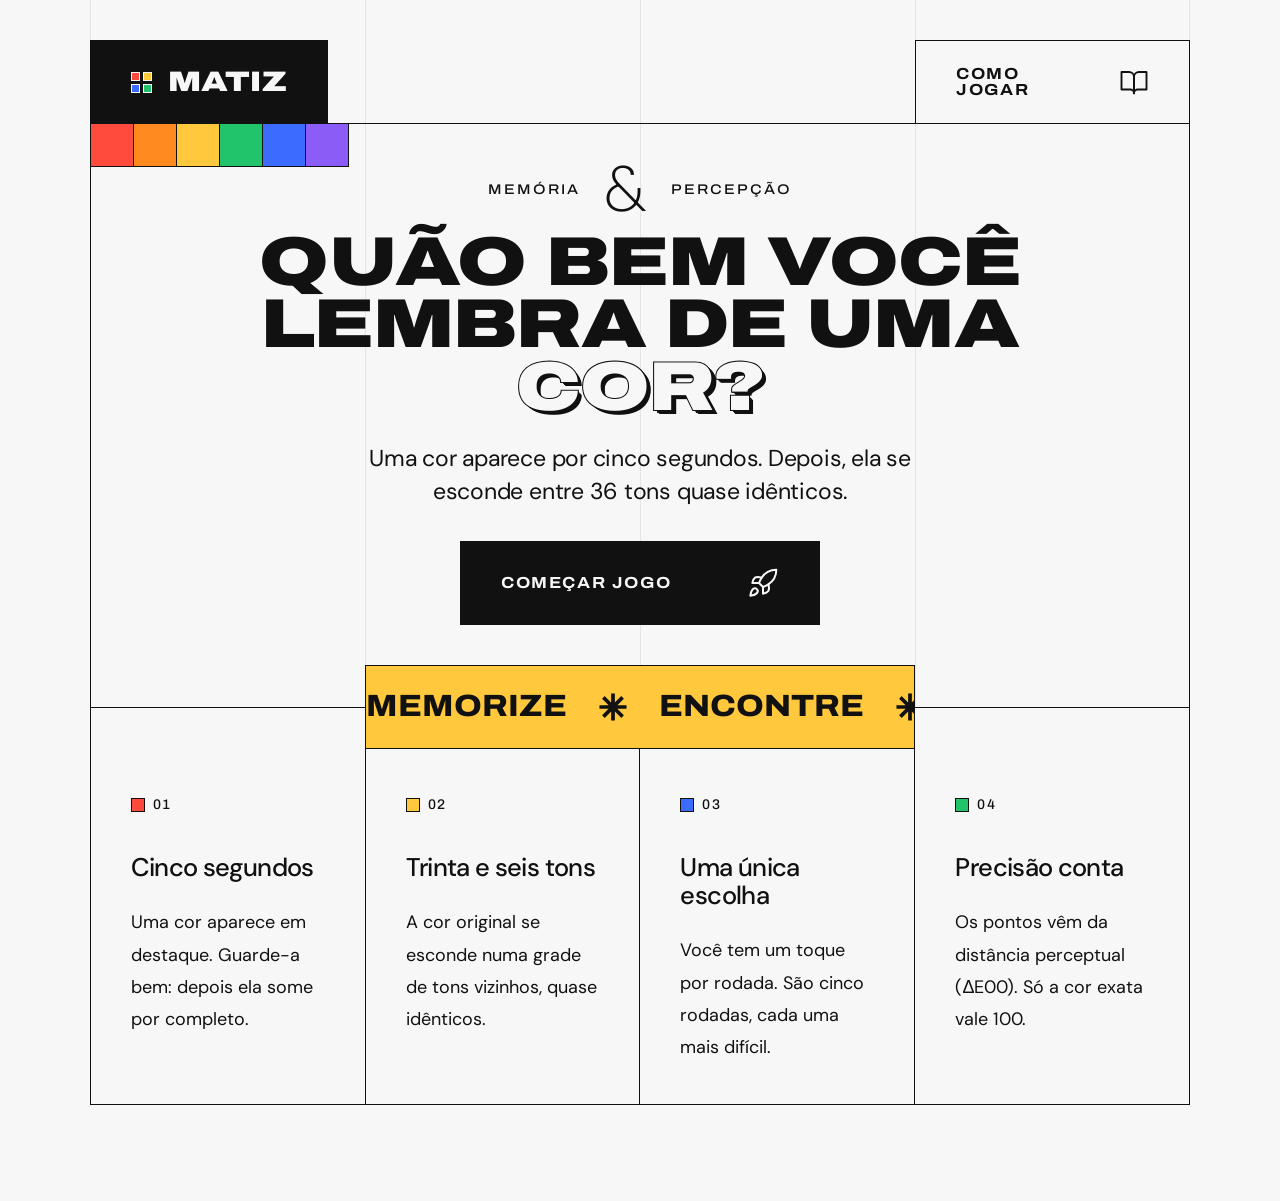
==== commit 78840425: "Cor em pontos estratégicos: hero colorido e feedback verde/amarelo/vermelho - Tokens de cor chapada " ====
--- a/index.html
+++ b/index.html
@@ -65,6 +65,7 @@
       <!-- Abertura -->
       <section class="view view-intro" id="view-intro" aria-labelledby="intro-title">
         <div class="hero">
+          <span class="palette-strip" aria-hidden="true"><i></i><i></i><i></i><i></i><i></i><i></i></span>
           <p class="pair"><span class="eyebrow">Memória</span><span class="pair-amp" aria-hidden="true">&amp;</span><span class="eyebrow">Percepção</span></p>
           <h1 class="display-xl" id="intro-title">Quão bem você lembra de uma <span class="t-extrude">cor?</span></h1>
           <p class="lead">Uma cor aparece por cinco segundos. Depois, ela se esconde entre 36 tons quase idênticos.</p>
--- a/css/tokens.css
+++ b/css/tokens.css
@@ -8,7 +8,20 @@
   --ink-muted: #6B6B6B;
   --line: #E4E4E4;
   --line-dark: #262626;
-  --accent: none; /* sem acento: o jogo já é todo sobre cor */
+  /* Cores do jogo — chapadas, usadas em pontos estratégicos.
+     Nunca aparecem nas telas de memorizar/escolher (não alteram a percepção). */
+  --c-red: #FF4B3E;
+  --c-orange: #FF8A1F;
+  --c-yellow: #FFC83D;
+  --c-green: #22C46B;
+  --c-blue: #3B6CFF;
+  --c-violet: #8B5CF6;
+  --c-pink: #FF73C6;
+
+  /* Semântica de feedback: acerto, perto, erro */
+  --hit: var(--c-green);
+  --near: var(--c-yellow);
+  --miss: var(--c-red);
 
   /* Papéis semânticos */
   --surface: var(--paper);
--- a/styles.css
+++ b/styles.css
@@ -592,12 +592,6 @@
   visibility: hidden;
 }
 .stamp.is-on { visibility: visible; animation: stamp var(--dur-base) steps(3); }
-.stamp.is-miss {
-  color: var(--surface);
-  -webkit-text-stroke: 2px var(--text);
-  paint-order: stroke fill;
-  rotate: 3deg;
-}
 
 /* ---------- Modais (resultado, final) — tema escuro ---------- */
 
@@ -619,7 +613,7 @@
 .modal-copy .pair { justify-content: flex-start; }
 .modal-copy .btn { width: 100%; margin-top: auto; }
 
-.verdict { overflow-wrap: anywhere; }
+.verdict { font-size: clamp(2rem, 4.2vw, 4.5rem); overflow-wrap: normal; hyphens: none; }
 
 .numbered {
   width: 100%;
@@ -749,6 +743,10 @@
   .play-copy .progress { margin-top: var(--s-2); }
   .grid { width: min(100%, calc(100dvh - var(--cell) - 400px)); }
   .swatch { width: min(100%, calc(100dvh - var(--cell) - 480px)); }
+  .hud-cell { width: 104px; padding-inline: var(--s-3); }
+  .modal { grid-template-columns: 1fr; }
+  .cards, .ranking { border-left: 0; border-top: var(--stroke) solid var(--border); }
+  .cards { max-width: 560px; }
 }
 
 /* ---------- Mobile ---------- */
@@ -806,6 +804,7 @@
   .view-result .modal-copy .btn { order: 4; width: auto; margin-bottom: var(--s-4); }
   .modal { gap: var(--s-4); }
   .view-result .modal-copy .pair { display: none; }
+  .view-result .verdict { font-size: clamp(1.75rem, 8.6vw, 2.5rem); }
   .view-result .verdict { margin-top: var(--s-4); }
   .cards { border-left: 0; border-block: var(--stroke) solid var(--border); padding: var(--s-4); }
   .card + .card { margin-top: var(--s-4); }
@@ -843,3 +842,116 @@
   .view.is-active .modal, .btn.is-loading::after { animation: none; }
   .view { transform: none; }
 }
+
+/* ==========================================================================
+   Cor — pontos estratégicos
+   Regra: cor no hero, na marca e no feedback; nunca perto da amostra
+   enquanto o jogador memoriza ou escolhe (não contamina a percepção).
+   ========================================================================== */
+
+/* nível → cor (sempre acompanhada de texto; cor nunca é o único sinal) */
+[data-tier="perfect"], [data-tier="eagle"], [data-tier="great"] { --tier: var(--hit); }
+[data-tier="good"] { --tier: var(--near); }
+[data-tier="bad"] { --tier: var(--miss); }
+
+/* marca: os 4 quadrados viram cor (neutros durante o jogo) */
+.logo-mark i { border-color: var(--text-invert); }
+.logo-mark i:nth-child(1) { background: var(--c-red); }
+.logo-mark i:nth-child(2) { background: var(--c-yellow); }
+.logo-mark i:nth-child(3) { background: var(--c-blue); }
+.logo-mark i:nth-child(4) { background: var(--c-green); }
+body[data-view="memorize"] .logo-mark i,
+body[data-view="guess"] .logo-mark i { background: transparent; }
+body[data-view="memorize"] .logo-mark i:nth-child(1),
+body[data-view="memorize"] .logo-mark i:nth-child(4),
+body[data-view="guess"] .logo-mark i:nth-child(1),
+body[data-view="guess"] .logo-mark i:nth-child(4) { background: currentColor; }
+
+/* hero: "COR?" troca de cor em degraus, sem gradiente */
+.hero .t-extrude { animation: cor-cycle 8.4s steps(1) infinite; }
+@keyframes cor-cycle {
+  0%      { color: var(--c-red); }
+  14.28%  { color: var(--c-orange); }
+  28.57%  { color: var(--c-yellow); }
+  42.86%  { color: var(--c-green); }
+  57.14%  { color: var(--c-blue); }
+  71.43%  { color: var(--c-violet); }
+  85.71%  { color: var(--c-pink); }
+}
+
+/* hero: faixa de paleta pendurada no canto (motivo da grade 6×6) */
+.palette-strip {
+  position: absolute;
+  top: calc(var(--stroke) * -1);
+  left: calc(var(--stroke) * -1);
+  display: grid;
+  grid-template-columns: repeat(6, calc(var(--cell) / 2));
+  gap: var(--stroke);
+  background: var(--border);
+  border: var(--stroke) solid var(--border);
+}
+.palette-strip i { aspect-ratio: 1; display: block; }
+.palette-strip i:nth-child(1) { background: var(--c-red); }
+.palette-strip i:nth-child(2) { background: var(--c-orange); }
+.palette-strip i:nth-child(3) { background: var(--c-yellow); }
+.palette-strip i:nth-child(4) { background: var(--c-green); }
+.palette-strip i:nth-child(5) { background: var(--c-blue); }
+.palette-strip i:nth-child(6) { background: var(--c-violet); }
+
+/* hero: letreiro em amarelo cruzando a borda */
+.view-intro .marquee { background: var(--c-yellow); color: var(--ink); border-color: var(--ink); }
+
+/* hero: o slot revelado no hover do "Começar jogo" é azul */
+.view-intro .btn-primary { --hard-shadow: var(--c-blue); }
+.view-intro .btn-link-cell, #btn-howto { --hard-shadow: var(--c-pink); }
+
+/* regras: cada número ganha um quadrado de cor */
+.rules .meta { display: inline-flex; align-items: center; gap: var(--s-2); }
+.rules .meta::before { content: ""; width: 12px; height: 12px; border: var(--stroke) solid var(--ink); }
+.rules li:nth-child(1) .meta::before { background: var(--c-red); }
+.rules li:nth-child(2) .meta::before { background: var(--c-yellow); }
+.rules li:nth-child(3) .meta::before { background: var(--c-blue); }
+.rules li:nth-child(4) .meta::before { background: var(--c-green); }
+
+/* revelação: a resposta certa sempre em verde; o resto segue o nível */
+.cell.is-answer { outline-color: var(--hit); }
+.cell-star { background: var(--hit); color: var(--ink); }
+.cell.is-picked:not(.is-answer)::after { background: var(--tier, var(--surface)); color: var(--ink); border-color: var(--ink); }
+.stamp {
+  color: var(--tier, var(--surface));
+  -webkit-text-stroke: .03em var(--ink);
+  paint-order: stroke fill;
+  text-shadow:
+    .01em .01em 0 var(--ink), .02em .02em 0 var(--ink), .03em .03em 0 var(--ink),
+    .04em .04em 0 var(--ink), .05em .05em 0 var(--ink), .06em .06em 0 var(--ink);
+}
+body[data-tier="bad"] .stamp { rotate: 3deg; }
+.gain { background: var(--tier, var(--surface)); color: var(--ink); border-color: var(--ink); }
+
+/* resultado da rodada: veredito, pontos, sombra do modal e do botão na cor do nível */
+.view-result .verdict .t-extrude { color: var(--tier, var(--surface)); }
+.view-result #res-score { color: var(--tier, var(--text)); }
+.view-result .modal { box-shadow: -12px 16px 0 0 var(--tier, var(--hard-shadow)); }
+.view-result .btn-primary { --hard-shadow: var(--tier, var(--ink-soft)); }
+
+/* resultado final: placar na cor da classificação; rodadas com etiqueta colorida */
+.view-final #final-total { color: var(--tier, var(--surface)); }
+.view-final .modal { box-shadow: -12px 16px 0 0 var(--tier, var(--hard-shadow)); }
+.view-final .btn-primary { --hard-shadow: var(--tier, var(--ink-soft)); }
+.ranking .eyebrow {
+  justify-self: start;
+  padding: var(--s-1) var(--s-2);
+  background: var(--tier);
+  color: var(--ink);
+  border: var(--stroke) solid var(--ink);
+}
+.ranking li:hover .eyebrow, .ranking li.is-top .eyebrow { color: var(--ink); }
+
+@media (max-width: 767px) {
+  .palette-strip { grid-template-columns: repeat(6, 20px); }
+  .view-result .modal, .view-final .modal { box-shadow: -6px 8px 0 0 var(--tier, var(--hard-shadow)); }
+}
+
+@media (prefers-reduced-motion: reduce) {
+  .hero .t-extrude { animation: none; color: var(--c-blue); }
+}
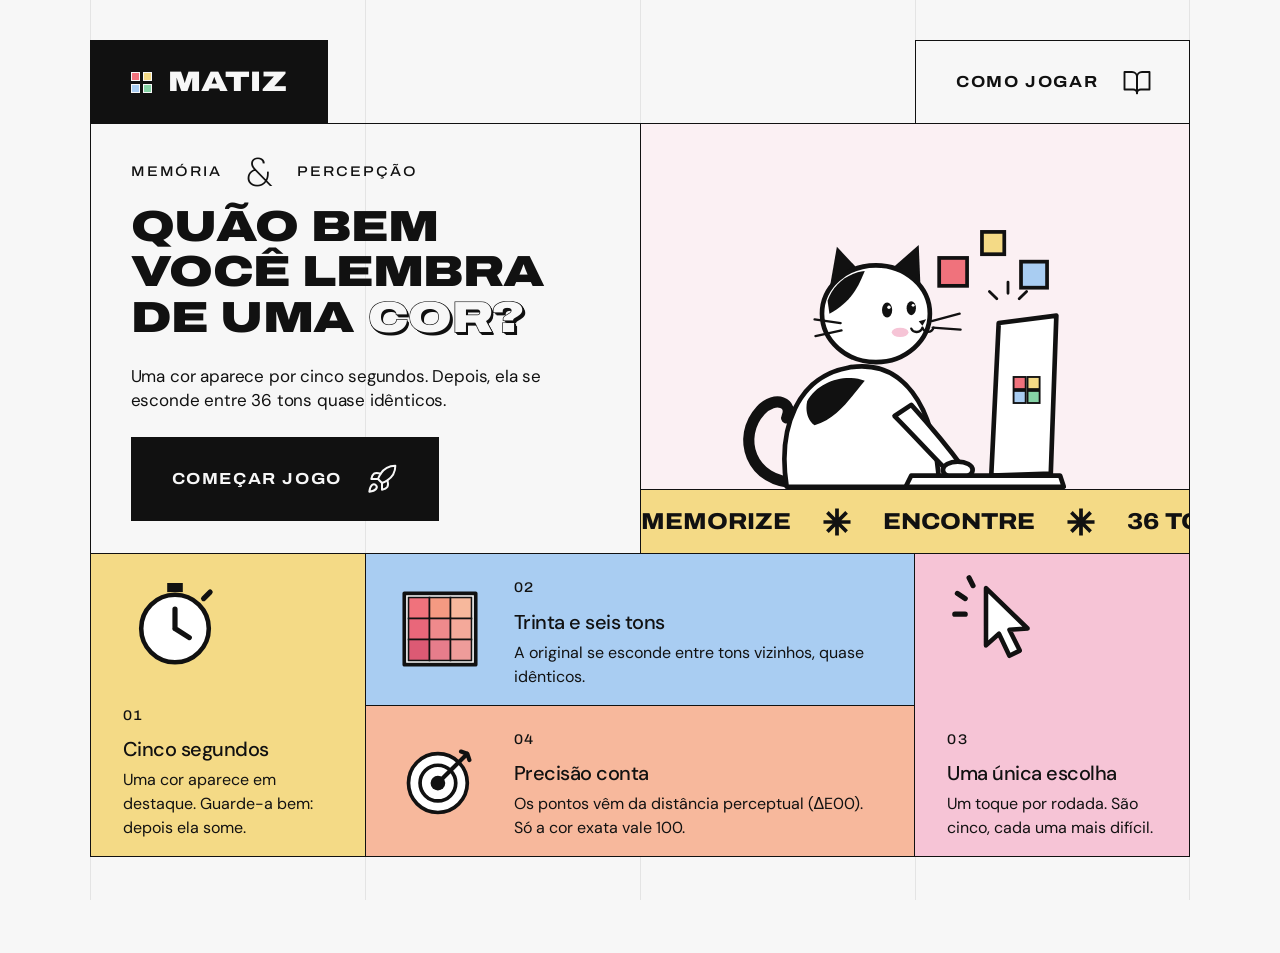
==== commit b100c2e8: "Hero com ilustração, bento grid colorido, fontes locais e correções no iPhone - Hero editorial: text" ====
--- a/index.html
+++ b/index.html
@@ -6,9 +6,7 @@
   <meta name="theme-color" content="#F7F7F7">
   <title>Matiz — memória de cor</title>
   <meta name="description" content="Memorize uma cor por 5 segundos e encontre-a entre 36 tons parecidos.">
-  <link rel="preconnect" href="https://fonts.googleapis.com">
-  <link rel="preconnect" href="https://fonts.gstatic.com" crossorigin>
-  <link href="https://fonts.googleapis.com/css2?family=Archivo:wdth,wght@100..125,400..900&family=DM+Sans:opsz,wght@9..40,200..500&display=swap" rel="stylesheet">
+  <link rel="stylesheet" href="css/fonts.css">
   <link rel="stylesheet" href="css/tokens.css">
   <link rel="stylesheet" href="styles.css">
 </head>
@@ -36,7 +34,7 @@
         </span>
       </button>
 
-      <button type="button" class="btn btn-link-cell" id="btn-howto">
+      <button type="button" class="btn btn-link-cell" id="btn-howto" aria-label="Como jogar">
         <span class="btn__panel"><svg class="i btn__arrow" aria-hidden="true"><use href="#i-arrow"/></svg><span class="btn__text">Como jogar</span><svg class="i btn__icon btn__icon--book" aria-hidden="true"><use href="#i-book"/></svg></span>
       </button>
 
@@ -65,34 +63,114 @@
       <!-- Abertura -->
       <section class="view view-intro" id="view-intro" aria-labelledby="intro-title">
         <div class="hero">
-          <span class="palette-strip" aria-hidden="true"><i></i><i></i><i></i><i></i><i></i><i></i></span>
-          <p class="pair"><span class="eyebrow">Memória</span><span class="pair-amp" aria-hidden="true">&amp;</span><span class="eyebrow">Percepção</span></p>
-          <h1 class="display-xl" id="intro-title">Quão bem você lembra de uma <span class="t-extrude">cor?</span></h1>
-          <p class="lead">Uma cor aparece por cinco segundos. Depois, ela se esconde entre 36 tons quase idênticos.</p>
-          <button type="button" class="btn btn-primary btn-xl" id="btn-start">
-            <span class="btn__panel"><svg class="i btn__arrow" aria-hidden="true"><use href="#i-arrow"/></svg><span class="btn__text">Começar jogo</span><svg class="i btn__icon btn__icon--rocket" aria-hidden="true"><use href="#i-rocket"/></svg></span>
-          </button>
-          <p class="best" id="intro-best" hidden></p>
-
-          <div class="marquee" aria-hidden="true">
-            <div class="marquee__track">
-              <span>Memorize</span><svg class="star"><use href="#i-star"/></svg>
-              <span>Encontre</span><svg class="star"><use href="#i-star"/></svg>
-              <span>36 tons</span><svg class="star"><use href="#i-star"/></svg>
-              <span>5 segundos</span><svg class="star"><use href="#i-star"/></svg>
-              <span>Memorize</span><svg class="star"><use href="#i-star"/></svg>
-              <span>Encontre</span><svg class="star"><use href="#i-star"/></svg>
-              <span>36 tons</span><svg class="star"><use href="#i-star"/></svg>
-              <span>5 segundos</span><svg class="star"><use href="#i-star"/></svg>
+          <div class="hero-copy">
+            <p class="pair"><span class="eyebrow">Memória</span><span class="pair-amp" aria-hidden="true">&amp;</span><span class="eyebrow">Percepção</span></p>
+            <h1 class="display-xl" id="intro-title">Quão bem você lembra de uma <span class="t-extrude">cor?</span></h1>
+            <p class="lead">Uma cor aparece por cinco segundos. Depois, ela se esconde entre 36 tons quase idênticos.</p>
+            <div class="hero-actions">
+              <button type="button" class="btn btn-primary btn-xl" id="btn-start">
+                <span class="btn__panel"><svg class="i btn__arrow" aria-hidden="true"><use href="#i-arrow"/></svg><span class="btn__text">Começar jogo</span><svg class="i btn__icon btn__icon--rocket" aria-hidden="true"><use href="#i-rocket"/></svg></span>
+              </button>
+              <p class="best" id="intro-best" hidden></p>
             </div>
           </div>
-        </div>
-
-        <ol class="rules" id="rules" tabindex="-1" aria-label="Como jogar">
-          <li><span class="meta">01</span><h2 class="title">Cinco segundos</h2><p>Uma cor aparece em destaque. Guarde-a bem: depois ela some por completo.</p></li>
-          <li><span class="meta">02</span><h2 class="title">Trinta e seis tons</h2><p>A cor original se esconde numa grade de tons vizinhos, quase idênticos.</p></li>
-          <li><span class="meta">03</span><h2 class="title">Uma única escolha</h2><p>Você tem um toque por rodada. São cinco rodadas, cada uma mais difícil.</p></li>
-          <li><span class="meta">04</span><h2 class="title">Precisão conta</h2><p>Os pontos vêm da distância perceptual (ΔE00). Só a cor exata vale 100.</p></li>
+
+          <div class="hero-art">
+            <!-- Gatinho escolhendo cores no notebook (ilustração própria, traço preto) -->
+            <svg class="cat" viewBox="0 0 400 306" role="img" aria-label="Ilustração: um gatinho usando o notebook, com quadrados de cor saindo da tela">
+              <g class="cat-swatches">
+                <rect class="sw sw-1" x="226" y="58" width="30" height="30"/>
+                <rect class="sw sw-2" x="272" y="30" width="24" height="24"/>
+                <rect class="sw sw-3" x="314" y="62" width="28" height="28"/>
+                <path class="spark" d="M300 96 l0 -12 M288 102 l-8 -8 M312 102 l8 -8"/>
+              </g>
+
+              <!-- cauda -->
+              <path class="ink-line tail" d="M74 300 C 22 300, 8 250, 34 222 C 50 205, 70 214, 62 230"/>
+
+              <!-- corpo -->
+              <path class="paper" d="M62 304 C 52 240, 74 186, 128 176 C 186 166, 222 214, 226 304 Z"/>
+              <!-- mancha preta nas costas -->
+              <path class="ink" d="M84 212 C 96 190, 126 182, 146 190 C 132 206, 118 230, 92 238 C 84 232, 82 222, 84 212 Z"/>
+
+              <!-- braço até o teclado -->
+              <g class="paw">
+                <path class="paper" d="M178 228 C 196 246, 214 266, 232 284 L 252 284 C 236 262, 214 236, 196 216 Z"/>
+                <ellipse class="paper" cx="246" cy="286" rx="16" ry="9"/>
+              </g>
+
+              <!-- cabeça -->
+              <path class="ink" d="M108 92 L 116 46 L 146 78 Z"/>
+              <path class="ink" d="M170 74 L 204 44 L 206 92 Z"/>
+              <ellipse class="paper" cx="158" cy="118" rx="58" ry="52"/>
+              <path class="ink" d="M106 104 C 112 86, 128 74, 146 72 C 138 92, 130 106, 108 118 Z"/>
+              <!-- olhos e focinho, olhando para a tela -->
+              <ellipse class="ink" cx="170" cy="114" rx="5.5" ry="8"/>
+              <ellipse class="ink" cx="196" cy="112" rx="5" ry="7.5"/>
+              <circle class="paper-dot" cx="172" cy="111" r="1.8"/>
+              <circle class="paper-dot" cx="198" cy="109" r="1.6"/>
+              <path class="ink" d="M204 126 l8 -2 l-4 7 Z"/>
+              <path class="ink-thin" d="M208 133 c -2 6, -10 6, -12 1 M208 133 c 2 6, 10 6, 12 0"/>
+              <path class="ink-thin" d="M218 126 l 30 -8 M219 133 l 30 2 M120 128 l -28 -4 M121 136 l -28 6"/>
+              <ellipse class="blush" cx="184" cy="138" rx="9" ry="5"/>
+
+              <!-- notebook visto de trás, com a tela voltada para o gato -->
+              <path class="paper" d="M290 128 L 352 120 L 346 290 L 282 292 Z"/>
+              <rect class="logo-sq q1" x="306" y="186" width="13" height="13"/>
+              <rect class="logo-sq q2" x="321" y="186" width="13" height="13"/>
+              <rect class="logo-sq q3" x="306" y="201" width="13" height="13"/>
+              <rect class="logo-sq q4" x="321" y="201" width="13" height="13"/>
+              <path class="paper" d="M196 292 L 356 292 L 360 304 L 190 304 Z"/>
+            </svg>
+
+            <div class="marquee" aria-hidden="true">
+              <div class="marquee__track">
+                <span>Memorize</span><svg class="star"><use href="#i-star"/></svg>
+                <span>Encontre</span><svg class="star"><use href="#i-star"/></svg>
+                <span>36 tons</span><svg class="star"><use href="#i-star"/></svg>
+                <span>5 segundos</span><svg class="star"><use href="#i-star"/></svg>
+                <span>Memorize</span><svg class="star"><use href="#i-star"/></svg>
+                <span>Encontre</span><svg class="star"><use href="#i-star"/></svg>
+                <span>36 tons</span><svg class="star"><use href="#i-star"/></svg>
+                <span>5 segundos</span><svg class="star"><use href="#i-star"/></svg>
+              </div>
+            </div>
+          </div>
+        </div>
+
+        <ol class="bento" id="rules" tabindex="-1" aria-label="Como jogar">
+          <li class="bento-card b-time">
+            <svg class="doodle" viewBox="0 0 80 80" aria-hidden="true">
+              <circle class="paper" cx="40" cy="45" r="26"/><path class="ink-line" d="M40 45 V 30 M40 45 L 51 52"/>
+              <rect class="ink" x="34" y="10" width="12" height="7"/><path class="ink-line" d="M62 22 l5 -5"/>
+            </svg>
+            <div class="bento-text"><span class="meta">01</span><h2 class="title">Cinco segundos</h2><p>Uma cor aparece em destaque. Guarde-a bem: depois ela some.</p></div>
+          </li>
+          <li class="bento-card b-grid">
+            <svg class="doodle doodle-grid" viewBox="0 0 80 80" aria-hidden="true">
+              <rect class="paper" x="6" y="6" width="68" height="68"/>
+              <g class="mini">
+                <rect x="10" y="10" width="20" height="20" style="fill:#F0727C"/><rect x="30" y="10" width="20" height="20" style="fill:#F59A82"/><rect x="50" y="10" width="20" height="20" style="fill:#F7B89C"/>
+                <rect x="10" y="30" width="20" height="20" style="fill:#E9677A"/><rect x="30" y="30" width="20" height="20" style="fill:#EF8A8C"/><rect x="50" y="30" width="20" height="20" style="fill:#F4A99A"/>
+                <rect x="10" y="50" width="20" height="20" style="fill:#DC5A74"/><rect x="30" y="50" width="20" height="20" style="fill:#E77D8B"/><rect x="50" y="50" width="20" height="20" style="fill:#EE9C9A"/>
+              </g>
+            </svg>
+            <div class="bento-text"><span class="meta">02</span><h2 class="title">Trinta e seis tons</h2><p>A original se esconde entre tons vizinhos, quase idênticos.</p></div>
+          </li>
+          <li class="bento-card b-pick">
+            <svg class="doodle" viewBox="0 0 80 80" aria-hidden="true">
+              <path class="paper" d="M30 14 L 30 58 L 40 49 L 48 66 L 56 62 L 48 46 L 62 45 Z"/>
+              <path class="ink-line" d="M14 22 l-6 -4 M14 34 h-8 M20 12 l-3 -6"/>
+            </svg>
+            <div class="bento-text"><span class="meta">03</span><h2 class="title">Uma única escolha</h2><p>Um toque por rodada. São cinco, cada uma mais difícil.</p></div>
+          </li>
+          <li class="bento-card b-target">
+            <svg class="doodle" viewBox="0 0 80 80" aria-hidden="true">
+              <circle class="paper" cx="38" cy="42" r="28"/><circle class="paper" cx="38" cy="42" r="17"/><circle class="ink" cx="38" cy="42" r="7"/>
+              <path class="ink-line" d="M38 42 L 66 14 M60 12 l6 2 l2 6"/>
+            </svg>
+            <div class="bento-text"><span class="meta">04</span><h2 class="title">Precisão conta</h2><p>Os pontos vêm da distância perceptual (ΔE00). Só a cor exata vale 100.</p></div>
+          </li>
         </ol>
       </section>
 
--- a/css/fonts.css
+++ b/css/fonts.css
@@ -0,0 +1,10 @@
+/* Fontes servidas pelo próprio site: instâncias estáticas (OFL) geradas das
+   variáveis Archivo e DM Sans. Estáticas renderizam igual em qualquer navegador
+   — inclusive Safari/iOS — sem depender de eixos variáveis. Licenças em fonts/. */
+@font-face { font-family: "Archivo Wide"; src: url("../fonts/archivo-semiexp-medium.woff2") format("woff2"); font-weight: 500; font-display: swap; }
+@font-face { font-family: "Archivo Wide"; src: url("../fonts/archivo-semiexp-bold.woff2") format("woff2"); font-weight: 700; font-display: swap; }
+@font-face { font-family: "Archivo Wide"; src: url("../fonts/archivo-semiexp-extrabold.woff2") format("woff2"); font-weight: 800; font-display: swap; }
+@font-face { font-family: "Archivo Wide"; src: url("../fonts/archivo-expanded-black.woff2") format("woff2"); font-weight: 900; font-display: swap; }
+@font-face { font-family: "DM Sans Local"; src: url("../fonts/dmsans-extralight.woff2") format("woff2"); font-weight: 200; font-display: swap; }
+@font-face { font-family: "DM Sans Local"; src: url("../fonts/dmsans-regular.woff2") format("woff2"); font-weight: 400; font-display: swap; }
+@font-face { font-family: "DM Sans Local"; src: url("../fonts/dmsans-medium.woff2") format("woff2"); font-weight: 500; font-display: swap; }
--- a/css/tokens.css
+++ b/css/tokens.css
@@ -18,10 +18,28 @@
   --c-violet: #8B5CF6;
   --c-pink: #FF73C6;
 
-  /* Semântica de feedback: acerto, perto, erro */
-  --hit: var(--c-green);
-  --near: var(--c-yellow);
-  --miss: var(--c-red);
+  /* As vivas acima ficam só no "COR?" do título. O resto usa tons médios:
+     mais vivos que pastel, sem pesar — contraste bom com o texto preto. */
+  --p-red: #F0727C;
+  --p-peach: #F7B89C;
+  --p-yellow: #F4DA86;
+  --p-green: #86D3A6;
+  --p-blue: #A9CDF2;
+  --p-violet: #C6B5F0;
+  --p-pink: #F6C4D6;
+
+  /* Fundos: só um sopro de cor */
+  --t-yellow: #FCF5E3;
+  --t-pink: #FBF0F3;
+  --t-green: #EEF7F1;
+  --t-blue: #EEF3FA;
+  --t-violet: #F3F0FA;
+  --t-red: #FBEFED;
+
+  /* Feedback: acerto, perto, erro */
+  --hit: #4FC484;
+  --near: #F2C94C;
+  --miss: #EE5D6C;
 
   /* Papéis semânticos */
   --surface: var(--paper);
@@ -36,8 +54,8 @@
   --hatch-strong: repeating-linear-gradient(-45deg, transparent 0 6px, var(--ink) 6px 7.5px);
 
   /* Tipografia */
-  --font-display: "Archivo", "Arial Black", sans-serif;
-  --font-body: "DM Sans", "Helvetica Neue", Arial, sans-serif;
+  --font-display: "Archivo Wide", "Arial Black", sans-serif;
+  --font-body: "DM Sans Local", "Helvetica Neue", Arial, sans-serif;
 
   --fs-display-xl: clamp(3.5rem, 8vw, 8rem);
   --fs-display-l: clamp(2.75rem, 6vw, 6rem);
--- a/styles.css
+++ b/styles.css
@@ -43,7 +43,6 @@
 .display-xl {
   font-size: var(--fs-display-xl);
   font-weight: 900;
-  font-variation-settings: "wdth" 125;
   line-height: .9;
   letter-spacing: -0.01em;
   text-transform: uppercase;
@@ -51,7 +50,6 @@
 .display-l {
   font-size: var(--fs-display-l);
   font-weight: 900;
-  font-variation-settings: "wdth" 125;
   line-height: .92;
   letter-spacing: -0.01em;
   text-transform: uppercase;
@@ -59,7 +57,6 @@
 .stat {
   font-size: var(--fs-stat);
   font-weight: 900;
-  font-variation-settings: "wdth" 112;
   line-height: 1;
   font-variant-numeric: tabular-nums;
 }
@@ -79,7 +76,6 @@
 .eyebrow {
   font-size: var(--fs-eyebrow);
   font-weight: 500;
-  font-variation-settings: "wdth" 112;
   line-height: 1;
   letter-spacing: .14em;
   text-transform: uppercase;
@@ -94,12 +90,12 @@
 
 /* Texto contorno com extrusão (no máximo um por tela) */
 .t-extrude {
-  color: var(--surface);
-  -webkit-text-stroke: .03em var(--text);
+  color: var(--x-fill, var(--surface));
+  -webkit-text-stroke: .03em var(--x-ink, var(--text));
   paint-order: stroke fill;
   text-shadow:
-    .01em .01em 0 var(--text), .02em .02em 0 var(--text), .03em .03em 0 var(--text),
-    .04em .04em 0 var(--text), .05em .05em 0 var(--text), .06em .06em 0 var(--text);
+    .01em .01em 0 var(--x-ink, var(--text)), .02em .02em 0 var(--x-ink, var(--text)), .03em .03em 0 var(--x-ink, var(--text)),
+    .04em .04em 0 var(--x-ink, var(--text)), .05em .05em 0 var(--x-ink, var(--text)), .06em .06em 0 var(--x-ink, var(--text));
 }
 
 /* Eyebrow em par com conector */
@@ -178,7 +174,6 @@
   border: 0;
   border-radius: 0;
   font-weight: 700;
-  font-variation-settings: "wdth" 112;
   font-size: var(--fs-label);
   line-height: 1;
   letter-spacing: .1em;
@@ -310,8 +305,8 @@
 /* toque: o primário repousa levantado e afunda no toque */
 @media (hover: none) {
   .btn-primary .btn__panel { transform: translate(var(--lift-x), var(--lift-y)); }
-  .btn-primary .btn__arrow { transform: none; }
-  .btn-primary .btn__text { transform: translateX(var(--arrow-shift)); }
+  .btn-primary .btn__arrow { transform: translateX(-80px); }
+  .btn-primary .btn__text { transform: none; }
   .btn-primary:active .btn__panel { transform: none; }
 }
 
@@ -333,7 +328,6 @@
   border-color: var(--surface-invert);
   font-family: var(--font-display);
   font-weight: 900;
-  font-variation-settings: "wdth" 125;
   font-size: clamp(1.25rem, 2.2vw, 2rem);
   letter-spacing: .02em;
   text-transform: uppercase;
@@ -374,7 +368,6 @@
   border: var(--stroke) solid var(--border);
   font-family: var(--font-display);
   font-weight: 700;
-  font-variation-settings: "wdth" 112;
   font-size: var(--fs-label);
   letter-spacing: .1em;
   line-height: 1;
@@ -397,69 +390,6 @@
 }
 .view[hidden] { display: none; }
 .view.is-active { opacity: 1; transform: none; }
-
-/* ---------- Abertura ---------- */
-
-.hero {
-  position: relative;
-  display: flex;
-  flex-direction: column;
-  align-items: center;
-  text-align: center;
-  padding: var(--s-6) var(--cell-pad) calc(var(--cell) / 2 + var(--s-6));
-  border: var(--stroke) solid var(--border);
-}
-.hero .display-xl { margin-top: var(--s-3); max-width: 16ch; font-size: clamp(2.5rem, 5.4vw, 5.75rem); }
-.hero .lead { margin-top: var(--s-4); }
-.hero .btn { margin-top: var(--s-5); min-width: min(100%, 360px); }
-.best { margin-top: var(--s-4); font-size: var(--fs-eyebrow); color: var(--text-muted); }
-.best b { color: var(--text); font-weight: 500; }
-
-.marquee {
-  position: absolute;
-  z-index: 2;
-  bottom: calc(var(--cell) / -2);
-  left: 25%;
-  width: 50%;
-  height: var(--cell);
-  display: flex;
-  align-items: center;
-  overflow: hidden;
-  background: var(--surface);
-  border: var(--stroke) solid var(--border);
-}
-.marquee__track {
-  display: flex;
-  align-items: center;
-  gap: var(--s-5);
-  padding-right: var(--s-5);
-  white-space: nowrap;
-  font-family: var(--font-display);
-  font-weight: 800;
-  font-variation-settings: "wdth" 112;
-  font-size: var(--fs-marquee);
-  text-transform: uppercase;
-  line-height: 1;
-  animation: marquee 34s linear infinite;
-}
-.marquee:hover .marquee__track { animation-play-state: paused; }
-
-.rules {
-  display: grid;
-  grid-template-columns: repeat(var(--cols), 1fr);
-  gap: var(--stroke);
-  background: var(--border);
-  border: var(--stroke) solid var(--border);
-  margin-top: calc(var(--stroke) * -1);
-}
-.rules:focus { outline: none; }
-.rules:focus-visible { outline: 2px dashed var(--text); outline-offset: 6px; }
-.rules li {
-  background: var(--surface);
-  padding: calc(var(--cell) / 2 + var(--cell-pad)) var(--cell-pad) var(--cell-pad);
-}
-.rules .title { margin-top: var(--s-5); font-size: clamp(1.5rem, 2vw, 2.25rem); }
-.rules p { margin-top: var(--s-4); max-width: 60ch; }
 
 /* ---------- Jogo: memorizar / escolher ---------- */
 
@@ -567,7 +497,6 @@
   font-family: var(--font-display);
   font-size: .6875rem;
   font-weight: 700;
-  font-variation-settings: "wdth" 112;
   letter-spacing: .1em;
   text-transform: uppercase;
   line-height: 1;
@@ -583,7 +512,6 @@
   rotate: -3deg;
   font-family: var(--font-display);
   font-weight: 900;
-  font-variation-settings: "wdth" 125;
   font-size: clamp(2.5rem, 6vw, 5rem);
   line-height: 1;
   text-transform: uppercase;
@@ -662,12 +590,11 @@
   font-family: var(--font-display);
   font-size: var(--fs-eyebrow);
   font-weight: 500;
-  font-variation-settings: "wdth" 112;
   letter-spacing: .14em;
   text-transform: uppercase;
 }
 
-.total { font-family: var(--font-display); font-weight: 900; font-variation-settings: "wdth" 125; font-size: var(--fs-display-xl); line-height: .9; }
+.total { font-family: var(--font-display); font-weight: 900; font-size: var(--fs-display-xl); line-height: .9; }
 .total small { font-size: .28em; color: var(--text-muted); font-weight: 700; margin-left: var(--s-2); }
 .rank { max-width: 18ch; }
 
@@ -688,9 +615,12 @@
   border: var(--stroke) solid var(--border);
   margin-top: calc(var(--stroke) * -1);
 }
-.ranking li:hover,
 .ranking li.is-top { background: var(--surface-invert); color: var(--text-invert); }
-.ranking li:hover .meta, .ranking li.is-top .meta { color: var(--text-invert); }
+.ranking li.is-top .meta { color: var(--text-invert); }
+@media (hover: hover) {
+  .ranking li:hover { background: var(--surface-invert); color: var(--text-invert); }
+  .ranking li:hover .meta { color: var(--text-invert); }
+}
 .ranking .meta { color: var(--text-muted); }
 .ranking .pair-sw { display: flex; }
 .ranking .pair-sw i { width: 32px; height: 32px; border: var(--stroke) solid currentColor; }
@@ -733,6 +663,10 @@
   :root { --cell: 80px; --cell-pad: 32px; --fs-display-l: clamp(2.5rem, 4.6vw, 4.5rem); }
   .wrap { padding-top: var(--s-4); }
   .numbered > div { padding: var(--s-3); }
+  .hero { padding-top: var(--s-4); }
+  .hero .btn { margin-top: var(--s-3); }
+  .rules li { padding-top: calc(var(--cell) / 2 + var(--s-3)); padding-bottom: var(--s-3); }
+  .rules p { line-height: 1.45; }
 }
 
 /* ---------- Tablet: uma coluna, área de jogo grande ---------- */
@@ -856,10 +790,10 @@
 
 /* marca: os 4 quadrados viram cor (neutros durante o jogo) */
 .logo-mark i { border-color: var(--text-invert); }
-.logo-mark i:nth-child(1) { background: var(--c-red); }
-.logo-mark i:nth-child(2) { background: var(--c-yellow); }
-.logo-mark i:nth-child(3) { background: var(--c-blue); }
-.logo-mark i:nth-child(4) { background: var(--c-green); }
+.logo-mark i:nth-child(1) { background: var(--p-red); }
+.logo-mark i:nth-child(2) { background: var(--p-yellow); }
+.logo-mark i:nth-child(3) { background: var(--p-blue); }
+.logo-mark i:nth-child(4) { background: var(--p-green); }
 body[data-view="memorize"] .logo-mark i,
 body[data-view="guess"] .logo-mark i { background: transparent; }
 body[data-view="memorize"] .logo-mark i:nth-child(1),
@@ -878,40 +812,6 @@
   71.43%  { color: var(--c-violet); }
   85.71%  { color: var(--c-pink); }
 }
-
-/* hero: faixa de paleta pendurada no canto (motivo da grade 6×6) */
-.palette-strip {
-  position: absolute;
-  top: calc(var(--stroke) * -1);
-  left: calc(var(--stroke) * -1);
-  display: grid;
-  grid-template-columns: repeat(6, calc(var(--cell) / 2));
-  gap: var(--stroke);
-  background: var(--border);
-  border: var(--stroke) solid var(--border);
-}
-.palette-strip i { aspect-ratio: 1; display: block; }
-.palette-strip i:nth-child(1) { background: var(--c-red); }
-.palette-strip i:nth-child(2) { background: var(--c-orange); }
-.palette-strip i:nth-child(3) { background: var(--c-yellow); }
-.palette-strip i:nth-child(4) { background: var(--c-green); }
-.palette-strip i:nth-child(5) { background: var(--c-blue); }
-.palette-strip i:nth-child(6) { background: var(--c-violet); }
-
-/* hero: letreiro em amarelo cruzando a borda */
-.view-intro .marquee { background: var(--c-yellow); color: var(--ink); border-color: var(--ink); }
-
-/* hero: o slot revelado no hover do "Começar jogo" é azul */
-.view-intro .btn-primary { --hard-shadow: var(--c-blue); }
-.view-intro .btn-link-cell, #btn-howto { --hard-shadow: var(--c-pink); }
-
-/* regras: cada número ganha um quadrado de cor */
-.rules .meta { display: inline-flex; align-items: center; gap: var(--s-2); }
-.rules .meta::before { content: ""; width: 12px; height: 12px; border: var(--stroke) solid var(--ink); }
-.rules li:nth-child(1) .meta::before { background: var(--c-red); }
-.rules li:nth-child(2) .meta::before { background: var(--c-yellow); }
-.rules li:nth-child(3) .meta::before { background: var(--c-blue); }
-.rules li:nth-child(4) .meta::before { background: var(--c-green); }
 
 /* revelação: a resposta certa sempre em verde; o resto segue o nível */
 .cell.is-answer { outline-color: var(--hit); }
@@ -929,13 +829,13 @@
 .gain { background: var(--tier, var(--surface)); color: var(--ink); border-color: var(--ink); }
 
 /* resultado da rodada: veredito, pontos, sombra do modal e do botão na cor do nível */
-.view-result .verdict .t-extrude { color: var(--tier, var(--surface)); }
+.view-result .verdict .t-extrude { --x-fill: var(--paper-pure); --x-ink: var(--tier, var(--text)); }
 .view-result #res-score { color: var(--tier, var(--text)); }
 .view-result .modal { box-shadow: -12px 16px 0 0 var(--tier, var(--hard-shadow)); }
 .view-result .btn-primary { --hard-shadow: var(--tier, var(--ink-soft)); }
 
 /* resultado final: placar na cor da classificação; rodadas com etiqueta colorida */
-.view-final #final-total { color: var(--tier, var(--surface)); }
+.view-final #final-total { --x-fill: var(--paper-pure); --x-ink: var(--tier, var(--text)); }
 .view-final .modal { box-shadow: -12px 16px 0 0 var(--tier, var(--hard-shadow)); }
 .view-final .btn-primary { --hard-shadow: var(--tier, var(--ink-soft)); }
 .ranking .eyebrow {
@@ -948,10 +848,251 @@
 .ranking li:hover .eyebrow, .ranking li.is-top .eyebrow { color: var(--ink); }
 
 @media (max-width: 767px) {
-  .palette-strip { grid-template-columns: repeat(6, 20px); }
   .view-result .modal, .view-final .modal { box-shadow: -6px 8px 0 0 var(--tier, var(--hard-shadow)); }
 }
 
 @media (prefers-reduced-motion: reduce) {
   .hero .t-extrude { animation: none; color: var(--c-blue); }
 }
+
+/* ==========================================================================
+   Abertura — hero editorial (texto + ilustração) e bento grid de regras
+   ========================================================================== */
+
+.hero {
+  position: relative;
+  display: grid;
+  grid-template-columns: 1fr 1fr;
+  padding: 0;
+  border: var(--stroke) solid var(--border);
+}
+.hero-copy {
+  display: flex;
+  flex-direction: column;
+  align-items: flex-start;
+  justify-content: center;
+  text-align: left;
+  min-width: 0;
+  padding: var(--s-5) var(--cell-pad);
+}
+.hero-copy .pair { justify-content: flex-start; }
+.hero .pair-amp { font-size: var(--s-6); }
+.hero .display-xl {
+  margin-top: var(--s-3);
+  max-width: none;
+  font-size: clamp(2.25rem, 3.4vw, 4.25rem);
+  line-height: 1.04; /* espaço para os acentos (Ã, Ê) */
+}
+.hero .lead { margin-top: var(--s-4); max-width: 36ch; font-size: clamp(1.0625rem, 1.3vw, 1.3125rem); }
+.hero-actions {
+  margin-top: var(--s-4);
+  display: flex;
+  align-items: center;
+  flex-wrap: wrap;
+  gap: var(--s-3) var(--s-4);
+}
+.hero-actions .btn { min-width: min(100%, 320px); }
+.hero-actions .best { margin: 0; }
+
+/* slots coloridos revelados no hover */
+.view-intro .btn-primary { --hard-shadow: var(--p-blue); }
+#btn-howto { --hard-shadow: var(--p-pink); }
+
+/* ---------- Ilustração ---------- */
+
+.hero-art {
+  position: relative;
+  display: flex;
+  flex-direction: column;
+  justify-content: flex-end;
+  min-width: 0;
+  background: var(--t-pink);
+  border-left: var(--stroke) solid var(--border);
+  overflow: hidden;
+}
+.cat {
+  display: block;
+  width: min(100%, 420px);
+  margin: auto auto 0;
+  padding: var(--s-5) var(--s-4) 0;
+  overflow: visible;
+}
+.cat .paper, .doodle .paper { fill: var(--paper-pure); stroke: var(--ink); stroke-width: 5; stroke-linejoin: round; }
+.cat .ink, .doodle .ink { fill: var(--ink); }
+.cat .ink-line, .doodle .ink-line { fill: none; stroke: var(--ink); stroke-width: 6; stroke-linecap: round; stroke-linejoin: round; }
+.cat .tail { stroke-width: 12; }
+.cat .ink-thin { fill: none; stroke: var(--ink); stroke-width: 2.5; stroke-linecap: round; }
+.cat .paper-dot { fill: var(--paper-pure); }
+.cat .blush { fill: var(--p-pink); }
+.cat .sw { stroke: var(--ink); stroke-width: 4; }
+.cat .sw-1 { fill: var(--p-red); }
+.cat .sw-2 { fill: var(--p-yellow); }
+.cat .sw-3 { fill: var(--p-blue); }
+.cat .spark { fill: none; stroke: var(--ink); stroke-width: 3; stroke-linecap: round; }
+.cat .logo-sq { stroke: var(--ink); stroke-width: 2; }
+.cat .q1 { fill: var(--p-red); }
+.cat .q2 { fill: var(--p-yellow); }
+.cat .q3 { fill: var(--p-blue); }
+.cat .q4 { fill: var(--p-green); }
+
+/* o gatinho digita e as cores sobem da tela */
+.cat .paw { transform-box: fill-box; transform-origin: 0% 0%; animation: cat-type 1.2s steps(2) infinite; }
+.cat .sw { transform-box: fill-box; animation: sw-float 3.6s var(--ease-expo) infinite; }
+.cat .sw-2 { animation-delay: .6s; }
+.cat .sw-3 { animation-delay: 1.2s; }
+@keyframes cat-type { 50% { transform: translateY(-5px); } }
+@keyframes sw-float {
+  0%, 100% { transform: translateY(0); }
+  50% { transform: translateY(-10px); }
+}
+
+/* letreiro: faixa rolante */
+.marquee { display: flex; align-items: center; overflow: hidden; }
+.marquee__track {
+  flex: none;
+  display: flex;
+  align-items: center;
+  gap: var(--s-5);
+  padding-right: var(--s-5);
+  white-space: nowrap;
+  font-family: var(--font-display);
+  font-weight: 800;
+  font-size: var(--fs-marquee);
+  text-transform: uppercase;
+  line-height: 1;
+  animation: marquee 34s linear infinite;
+}
+.marquee:hover .marquee__track { animation-play-state: paused; }
+.btn__text { white-space: nowrap; }
+
+/* letreiro vira a "mesa" do gatinho */
+.view-intro .marquee {
+  position: relative;
+  left: auto;
+  bottom: auto;
+  width: 100%;
+  height: var(--cell-sm);
+  border: 0;
+  border-top: var(--stroke) solid var(--border);
+  background: var(--p-yellow);
+  color: var(--ink);
+}
+.view-intro .marquee__track { font-size: clamp(1.25rem, 1.8vw, 1.75rem); }
+
+/* ---------- Bento grid ---------- */
+
+.bento {
+  display: grid;
+  grid-template-columns: repeat(4, 1fr);
+  gap: var(--stroke);
+  background: var(--border);
+  border: var(--stroke) solid var(--border);
+  margin-top: calc(var(--stroke) * -1);
+}
+.bento:focus { outline: none; }
+.bento:focus-visible { outline: 2px dashed var(--text); outline-offset: 6px; }
+.bento-card {
+  display: flex;
+  flex-direction: column;
+  justify-content: space-between;
+  gap: var(--s-4);
+  min-width: 0;
+  padding: var(--s-3) var(--s-5);
+  color: var(--ink);
+}
+.b-time { grid-column: 1; grid-row: 1 / 3; background: var(--p-yellow); }
+.b-grid { grid-column: 2 / 4; grid-row: 1; background: var(--p-blue); }
+.b-pick { grid-column: 4; grid-row: 1 / 3; background: var(--p-pink); }
+.b-target { grid-column: 2 / 4; grid-row: 2; background: var(--p-peach); }
+.b-grid, .b-target { flex-direction: row; align-items: center; justify-content: flex-start; gap: var(--s-5); }
+
+.doodle {
+  width: 84px;
+  height: 84px;
+  flex: none;
+  overflow: visible;
+  transition: transform var(--dur-lift) var(--ease-expo);
+}
+.b-time .doodle, .b-pick .doodle { width: 104px; height: 104px; }
+.doodle .paper { stroke-width: 3.5; }
+.doodle .ink-line { stroke-width: 4; }
+.doodle-grid .mini rect { stroke: var(--ink); stroke-width: 1.5; }
+.bento-card:hover .doodle { transform: translateY(-6px); }
+
+.bento .meta { color: var(--ink); }
+.bento .title { margin-top: var(--s-2); font-size: clamp(1.25rem, 1.55vw, 1.75rem); }
+.bento p { margin-top: var(--s-2); max-width: 34ch; font-size: 1rem; line-height: 1.5; }
+
+/* ---------- Telas baixas (notebook com escala) ---------- */
+@media (min-width: 768px) and (max-height: 820px) {
+  .hero-copy { padding-block: var(--s-4); }
+  .hero .display-xl { font-size: clamp(2.25rem, 3.6vw, 4rem); }
+  .bento-card { padding-block: var(--s-3); }
+  .b-time .doodle, .b-pick .doodle { width: 84px; height: 84px; }
+  .doodle { width: 68px; height: 68px; }
+}
+
+/* ---------- Tablet ---------- */
+@media (min-width: 768px) and (max-width: 1023px) {
+  .hero .display-xl { font-size: clamp(2.25rem, 5vw, 3.25rem); }
+  .bento { grid-template-columns: 1fr 1fr; grid-auto-flow: dense; }
+  .b-time, .b-pick { grid-row: auto; }
+  .b-time { grid-column: 1; }
+  .b-pick { grid-column: 2; }
+  .b-grid, .b-target { grid-column: 1 / 3; grid-row: auto; }
+}
+
+/* ---------- Mobile ---------- */
+@media (max-width: 767px) {
+  .hero { grid-template-columns: 1fr; }
+  .hero-art { order: -1; border-left: 0; border-bottom: var(--stroke) solid var(--border); }
+  .cat { width: min(100%, 300px); padding: var(--s-4) var(--s-3) 0; }
+  .view-intro .marquee { height: 48px; }
+  .view-intro .marquee__track { font-size: 1.125rem; gap: var(--s-4); }
+  .view-intro .marquee .star { width: 20px; height: 20px; }
+  .hero-copy { padding: var(--s-4); }
+  .hero .pair { gap: var(--s-3); }
+  .hero .pair-amp { font-size: var(--s-5); }
+  .hero .display-xl { font-size: clamp(1.875rem, 8.6vw, 2.5rem); max-width: none; }
+  .display-l { font-size: clamp(1.75rem, 9vw, 2.5rem); }
+
+  /* "Como jogar" vira ícone quadrado para caber ao lado do logo */
+  #btn-howto { width: var(--cell); min-height: var(--cell); }
+  #btn-howto .btn__panel { justify-content: center; padding: 0; }
+  #btn-howto .btn__text, #btn-howto .btn__arrow { display: none; }
+  .hero .lead { font-size: 1.0625rem; }
+  .hero-actions { width: 100%; margin-top: var(--s-4); }
+  .hero-actions .btn { width: 100%; }
+
+  .bento { grid-template-columns: 1fr 1fr; grid-auto-flow: dense; }
+  .b-time, .b-pick, .b-grid, .b-target { grid-row: auto; }
+  .b-time { grid-column: 1; }
+  .b-pick { grid-column: 2; }
+  .b-grid, .b-target { grid-column: 1 / 3; }
+  .bento-card { padding: var(--s-4); gap: var(--s-3); }
+  .b-time .doodle, .b-pick .doodle { width: 72px; height: 72px; }
+  .doodle { width: 64px; height: 64px; }
+  .b-grid, .b-target { gap: var(--s-4); }
+  .bento .title { font-size: 1.25rem; }
+  .bento p { font-size: .9375rem; }
+}
+
+@media (prefers-reduced-motion: reduce) {
+  .cat .paw, .cat .sw { animation: none; }
+  .bento-card:hover .doodle { transform: none; }
+}
+
+/* ---------- Detalhes de mobile em outras telas ---------- */
+@media (max-width: 767px) {
+  .ranking li { grid-template-columns: 28px auto 1fr auto; gap: var(--s-2); padding: 0 var(--s-2); }
+  .ranking .eyebrow { white-space: nowrap; font-size: .625rem; letter-spacing: .08em; }
+  .ranking .pair-sw i { width: 26px; height: 26px; }
+  .numbered dt { white-space: nowrap; overflow: hidden; text-overflow: ellipsis; }
+}
+
+/* rótulos do par nunca quebram; no mobile o par fica mais compacto */
+.pair .eyebrow { white-space: nowrap; }
+@media (max-width: 767px) {
+  .pair { gap: var(--s-3); }
+  .pair-amp { font-size: 40px; }
+}
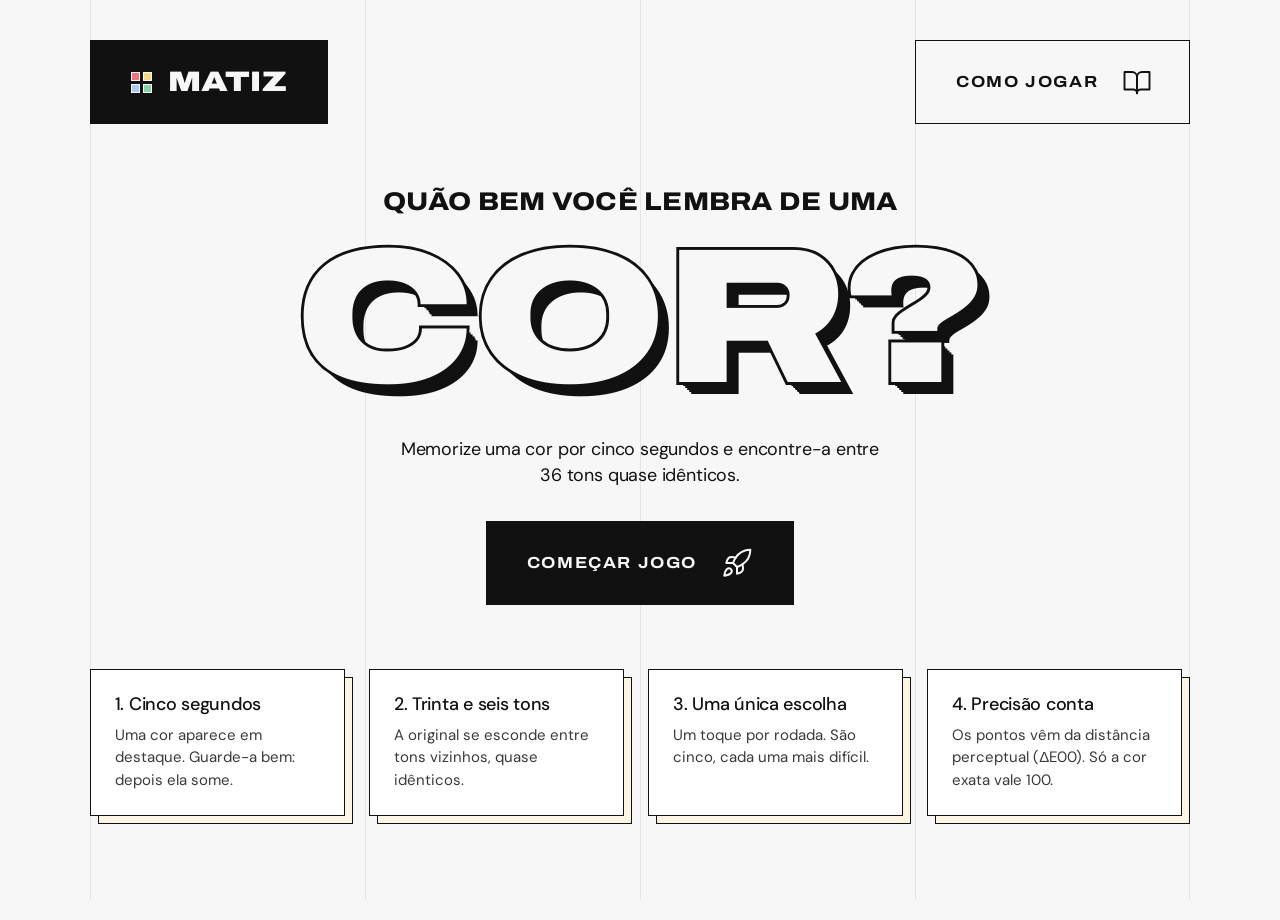
==== commit 12f8f773: "Hero centralizado e enxuto + cards compactos de regras - Remove ilustração, letreiro e bento; hero c" ====
--- a/index.html
+++ b/index.html
@@ -63,114 +63,24 @@
       <!-- Abertura -->
       <section class="view view-intro" id="view-intro" aria-labelledby="intro-title">
         <div class="hero">
-          <div class="hero-copy">
-            <p class="pair"><span class="eyebrow">Memória</span><span class="pair-amp" aria-hidden="true">&amp;</span><span class="eyebrow">Percepção</span></p>
-            <h1 class="display-xl" id="intro-title">Quão bem você lembra de uma <span class="t-extrude">cor?</span></h1>
-            <p class="lead">Uma cor aparece por cinco segundos. Depois, ela se esconde entre 36 tons quase idênticos.</p>
-            <div class="hero-actions">
-              <button type="button" class="btn btn-primary btn-xl" id="btn-start">
-                <span class="btn__panel"><svg class="i btn__arrow" aria-hidden="true"><use href="#i-arrow"/></svg><span class="btn__text">Começar jogo</span><svg class="i btn__icon btn__icon--rocket" aria-hidden="true"><use href="#i-rocket"/></svg></span>
-              </button>
-              <p class="best" id="intro-best" hidden></p>
-            </div>
-          </div>
-
-          <div class="hero-art">
-            <!-- Gatinho escolhendo cores no notebook (ilustração própria, traço preto) -->
-            <svg class="cat" viewBox="0 0 400 306" role="img" aria-label="Ilustração: um gatinho usando o notebook, com quadrados de cor saindo da tela">
-              <g class="cat-swatches">
-                <rect class="sw sw-1" x="226" y="58" width="30" height="30"/>
-                <rect class="sw sw-2" x="272" y="30" width="24" height="24"/>
-                <rect class="sw sw-3" x="314" y="62" width="28" height="28"/>
-                <path class="spark" d="M300 96 l0 -12 M288 102 l-8 -8 M312 102 l8 -8"/>
-              </g>
-
-              <!-- cauda -->
-              <path class="ink-line tail" d="M74 300 C 22 300, 8 250, 34 222 C 50 205, 70 214, 62 230"/>
-
-              <!-- corpo -->
-              <path class="paper" d="M62 304 C 52 240, 74 186, 128 176 C 186 166, 222 214, 226 304 Z"/>
-              <!-- mancha preta nas costas -->
-              <path class="ink" d="M84 212 C 96 190, 126 182, 146 190 C 132 206, 118 230, 92 238 C 84 232, 82 222, 84 212 Z"/>
-
-              <!-- braço até o teclado -->
-              <g class="paw">
-                <path class="paper" d="M178 228 C 196 246, 214 266, 232 284 L 252 284 C 236 262, 214 236, 196 216 Z"/>
-                <ellipse class="paper" cx="246" cy="286" rx="16" ry="9"/>
-              </g>
-
-              <!-- cabeça -->
-              <path class="ink" d="M108 92 L 116 46 L 146 78 Z"/>
-              <path class="ink" d="M170 74 L 204 44 L 206 92 Z"/>
-              <ellipse class="paper" cx="158" cy="118" rx="58" ry="52"/>
-              <path class="ink" d="M106 104 C 112 86, 128 74, 146 72 C 138 92, 130 106, 108 118 Z"/>
-              <!-- olhos e focinho, olhando para a tela -->
-              <ellipse class="ink" cx="170" cy="114" rx="5.5" ry="8"/>
-              <ellipse class="ink" cx="196" cy="112" rx="5" ry="7.5"/>
-              <circle class="paper-dot" cx="172" cy="111" r="1.8"/>
-              <circle class="paper-dot" cx="198" cy="109" r="1.6"/>
-              <path class="ink" d="M204 126 l8 -2 l-4 7 Z"/>
-              <path class="ink-thin" d="M208 133 c -2 6, -10 6, -12 1 M208 133 c 2 6, 10 6, 12 0"/>
-              <path class="ink-thin" d="M218 126 l 30 -8 M219 133 l 30 2 M120 128 l -28 -4 M121 136 l -28 6"/>
-              <ellipse class="blush" cx="184" cy="138" rx="9" ry="5"/>
-
-              <!-- notebook visto de trás, com a tela voltada para o gato -->
-              <path class="paper" d="M290 128 L 352 120 L 346 290 L 282 292 Z"/>
-              <rect class="logo-sq q1" x="306" y="186" width="13" height="13"/>
-              <rect class="logo-sq q2" x="321" y="186" width="13" height="13"/>
-              <rect class="logo-sq q3" x="306" y="201" width="13" height="13"/>
-              <rect class="logo-sq q4" x="321" y="201" width="13" height="13"/>
-              <path class="paper" d="M196 292 L 356 292 L 360 304 L 190 304 Z"/>
-            </svg>
-
-            <div class="marquee" aria-hidden="true">
-              <div class="marquee__track">
-                <span>Memorize</span><svg class="star"><use href="#i-star"/></svg>
-                <span>Encontre</span><svg class="star"><use href="#i-star"/></svg>
-                <span>36 tons</span><svg class="star"><use href="#i-star"/></svg>
-                <span>5 segundos</span><svg class="star"><use href="#i-star"/></svg>
-                <span>Memorize</span><svg class="star"><use href="#i-star"/></svg>
-                <span>Encontre</span><svg class="star"><use href="#i-star"/></svg>
-                <span>36 tons</span><svg class="star"><use href="#i-star"/></svg>
-                <span>5 segundos</span><svg class="star"><use href="#i-star"/></svg>
-              </div>
-            </div>
+          <h1 class="hero-title" id="intro-title">
+            <span class="hero-kicker">Quão bem você lembra de uma</span>
+            <span class="hero-word t-extrude">cor?</span>
+          </h1>
+          <p class="lead">Memorize uma cor por cinco segundos e encontre-a entre 36 tons quase idênticos.</p>
+          <div class="hero-actions">
+            <button type="button" class="btn btn-primary btn-xl" id="btn-start">
+              <span class="btn__panel"><svg class="i btn__arrow" aria-hidden="true"><use href="#i-arrow"/></svg><span class="btn__text">Começar jogo</span><svg class="i btn__icon btn__icon--rocket" aria-hidden="true"><use href="#i-rocket"/></svg></span>
+            </button>
+            <p class="best" id="intro-best" hidden></p>
           </div>
         </div>
 
-        <ol class="bento" id="rules" tabindex="-1" aria-label="Como jogar">
-          <li class="bento-card b-time">
-            <svg class="doodle" viewBox="0 0 80 80" aria-hidden="true">
-              <circle class="paper" cx="40" cy="45" r="26"/><path class="ink-line" d="M40 45 V 30 M40 45 L 51 52"/>
-              <rect class="ink" x="34" y="10" width="12" height="7"/><path class="ink-line" d="M62 22 l5 -5"/>
-            </svg>
-            <div class="bento-text"><span class="meta">01</span><h2 class="title">Cinco segundos</h2><p>Uma cor aparece em destaque. Guarde-a bem: depois ela some.</p></div>
-          </li>
-          <li class="bento-card b-grid">
-            <svg class="doodle doodle-grid" viewBox="0 0 80 80" aria-hidden="true">
-              <rect class="paper" x="6" y="6" width="68" height="68"/>
-              <g class="mini">
-                <rect x="10" y="10" width="20" height="20" style="fill:#F0727C"/><rect x="30" y="10" width="20" height="20" style="fill:#F59A82"/><rect x="50" y="10" width="20" height="20" style="fill:#F7B89C"/>
-                <rect x="10" y="30" width="20" height="20" style="fill:#E9677A"/><rect x="30" y="30" width="20" height="20" style="fill:#EF8A8C"/><rect x="50" y="30" width="20" height="20" style="fill:#F4A99A"/>
-                <rect x="10" y="50" width="20" height="20" style="fill:#DC5A74"/><rect x="30" y="50" width="20" height="20" style="fill:#E77D8B"/><rect x="50" y="50" width="20" height="20" style="fill:#EE9C9A"/>
-              </g>
-            </svg>
-            <div class="bento-text"><span class="meta">02</span><h2 class="title">Trinta e seis tons</h2><p>A original se esconde entre tons vizinhos, quase idênticos.</p></div>
-          </li>
-          <li class="bento-card b-pick">
-            <svg class="doodle" viewBox="0 0 80 80" aria-hidden="true">
-              <path class="paper" d="M30 14 L 30 58 L 40 49 L 48 66 L 56 62 L 48 46 L 62 45 Z"/>
-              <path class="ink-line" d="M14 22 l-6 -4 M14 34 h-8 M20 12 l-3 -6"/>
-            </svg>
-            <div class="bento-text"><span class="meta">03</span><h2 class="title">Uma única escolha</h2><p>Um toque por rodada. São cinco, cada uma mais difícil.</p></div>
-          </li>
-          <li class="bento-card b-target">
-            <svg class="doodle" viewBox="0 0 80 80" aria-hidden="true">
-              <circle class="paper" cx="38" cy="42" r="28"/><circle class="paper" cx="38" cy="42" r="17"/><circle class="ink" cx="38" cy="42" r="7"/>
-              <path class="ink-line" d="M38 42 L 66 14 M60 12 l6 2 l2 6"/>
-            </svg>
-            <div class="bento-text"><span class="meta">04</span><h2 class="title">Precisão conta</h2><p>Os pontos vêm da distância perceptual (ΔE00). Só a cor exata vale 100.</p></div>
-          </li>
+        <ol class="steps-cards" id="rules" tabindex="-1" aria-label="Como jogar">
+          <li class="step-card"><h2>1. Cinco segundos</h2><p>Uma cor aparece em destaque. Guarde-a bem: depois ela some.</p></li>
+          <li class="step-card"><h2>2. Trinta e seis tons</h2><p>A original se esconde entre tons vizinhos, quase idênticos.</p></li>
+          <li class="step-card"><h2>3. Uma única escolha</h2><p>Um toque por rodada. São cinco, cada uma mais difícil.</p></li>
+          <li class="step-card"><h2>4. Precisão conta</h2><p>Os pontos vêm da distância perceptual (ΔE00). Só a cor exata vale 100.</p></li>
         </ol>
       </section>
 
--- a/styles.css
+++ b/styles.css
@@ -856,97 +856,10 @@
 }
 
 /* ==========================================================================
-   Abertura — hero editorial (texto + ilustração) e bento grid de regras
+   Abertura — hero centralizado e enxuto + cards compactos de regras
    ========================================================================== */
 
-.hero {
-  position: relative;
-  display: grid;
-  grid-template-columns: 1fr 1fr;
-  padding: 0;
-  border: var(--stroke) solid var(--border);
-}
-.hero-copy {
-  display: flex;
-  flex-direction: column;
-  align-items: flex-start;
-  justify-content: center;
-  text-align: left;
-  min-width: 0;
-  padding: var(--s-5) var(--cell-pad);
-}
-.hero-copy .pair { justify-content: flex-start; }
-.hero .pair-amp { font-size: var(--s-6); }
-.hero .display-xl {
-  margin-top: var(--s-3);
-  max-width: none;
-  font-size: clamp(2.25rem, 3.4vw, 4.25rem);
-  line-height: 1.04; /* espaço para os acentos (Ã, Ê) */
-}
-.hero .lead { margin-top: var(--s-4); max-width: 36ch; font-size: clamp(1.0625rem, 1.3vw, 1.3125rem); }
-.hero-actions {
-  margin-top: var(--s-4);
-  display: flex;
-  align-items: center;
-  flex-wrap: wrap;
-  gap: var(--s-3) var(--s-4);
-}
-.hero-actions .btn { min-width: min(100%, 320px); }
-.hero-actions .best { margin: 0; }
-
-/* slots coloridos revelados no hover */
-.view-intro .btn-primary { --hard-shadow: var(--p-blue); }
-#btn-howto { --hard-shadow: var(--p-pink); }
-
-/* ---------- Ilustração ---------- */
-
-.hero-art {
-  position: relative;
-  display: flex;
-  flex-direction: column;
-  justify-content: flex-end;
-  min-width: 0;
-  background: var(--t-pink);
-  border-left: var(--stroke) solid var(--border);
-  overflow: hidden;
-}
-.cat {
-  display: block;
-  width: min(100%, 420px);
-  margin: auto auto 0;
-  padding: var(--s-5) var(--s-4) 0;
-  overflow: visible;
-}
-.cat .paper, .doodle .paper { fill: var(--paper-pure); stroke: var(--ink); stroke-width: 5; stroke-linejoin: round; }
-.cat .ink, .doodle .ink { fill: var(--ink); }
-.cat .ink-line, .doodle .ink-line { fill: none; stroke: var(--ink); stroke-width: 6; stroke-linecap: round; stroke-linejoin: round; }
-.cat .tail { stroke-width: 12; }
-.cat .ink-thin { fill: none; stroke: var(--ink); stroke-width: 2.5; stroke-linecap: round; }
-.cat .paper-dot { fill: var(--paper-pure); }
-.cat .blush { fill: var(--p-pink); }
-.cat .sw { stroke: var(--ink); stroke-width: 4; }
-.cat .sw-1 { fill: var(--p-red); }
-.cat .sw-2 { fill: var(--p-yellow); }
-.cat .sw-3 { fill: var(--p-blue); }
-.cat .spark { fill: none; stroke: var(--ink); stroke-width: 3; stroke-linecap: round; }
-.cat .logo-sq { stroke: var(--ink); stroke-width: 2; }
-.cat .q1 { fill: var(--p-red); }
-.cat .q2 { fill: var(--p-yellow); }
-.cat .q3 { fill: var(--p-blue); }
-.cat .q4 { fill: var(--p-green); }
-
-/* o gatinho digita e as cores sobem da tela */
-.cat .paw { transform-box: fill-box; transform-origin: 0% 0%; animation: cat-type 1.2s steps(2) infinite; }
-.cat .sw { transform-box: fill-box; animation: sw-float 3.6s var(--ease-expo) infinite; }
-.cat .sw-2 { animation-delay: .6s; }
-.cat .sw-3 { animation-delay: 1.2s; }
-@keyframes cat-type { 50% { transform: translateY(-5px); } }
-@keyframes sw-float {
-  0%, 100% { transform: translateY(0); }
-  50% { transform: translateY(-10px); }
-}
-
-/* letreiro: faixa rolante */
+/* letreiro (usado no style guide) */
 .marquee { display: flex; align-items: center; overflow: hidden; }
 .marquee__track {
   flex: none;
@@ -965,121 +878,121 @@
 .marquee:hover .marquee__track { animation-play-state: paused; }
 .btn__text { white-space: nowrap; }
 
-/* letreiro vira a "mesa" do gatinho */
-.view-intro .marquee {
+/* ---------- Hero ---------- */
+
+.hero {
+  display: flex;
+  flex-direction: column;
+  align-items: center;
+  text-align: center;
+  padding: var(--s-7) var(--s-4) var(--s-7);
+  border: 0;
+}
+.hero-title {
+  display: flex;
+  flex-direction: column;
+  align-items: center;
+  gap: var(--s-3);
+  margin: 0;
+}
+.hero-kicker {
+  font-family: var(--font-display);
+  font-weight: 800;
+  font-size: clamp(1.125rem, 2vw, 1.875rem);
+  line-height: 1.15;
+  letter-spacing: .01em;
+  text-transform: uppercase;
+}
+.hero-word {
+  font-family: var(--font-display);
+  font-weight: 900;
+  font-size: clamp(5rem, 15vw, 13rem);
+  line-height: .9;
+  letter-spacing: -0.01em;
+  text-transform: uppercase;
+}
+.hero .lead {
+  margin-top: var(--s-5);
+  max-width: 40ch;
+  font-size: clamp(1.0625rem, 1.4vw, 1.375rem);
+}
+.hero-actions {
+  margin-top: var(--s-5);
+  display: flex;
+  flex-direction: column;
+  align-items: center;
+  gap: var(--s-3);
+}
+.hero-actions .btn { min-width: min(100%, 320px); }
+.hero-actions .best { margin: 0; }
+
+/* ---------- Cards de regras ---------- */
+
+.steps-cards {
+  isolation: isolate; /* a camada deslocada fica atrás de cada card */
+  display: grid;
+  grid-template-columns: repeat(var(--cols), 1fr);
+  gap: var(--s-4);
+  padding: 0 8px 8px 0;
+}
+.steps-cards:focus { outline: none; }
+.steps-cards:focus-visible { outline: 2px dashed var(--text); outline-offset: 6px; }
+.step-card {
   position: relative;
-  left: auto;
-  bottom: auto;
-  width: 100%;
-  height: var(--cell-sm);
-  border: 0;
-  border-top: var(--stroke) solid var(--border);
-  background: var(--p-yellow);
-  color: var(--ink);
-}
-.view-intro .marquee__track { font-size: clamp(1.25rem, 1.8vw, 1.75rem); }
-
-/* ---------- Bento grid ---------- */
-
-.bento {
-  display: grid;
-  grid-template-columns: repeat(4, 1fr);
-  gap: var(--stroke);
-  background: var(--border);
-  border: var(--stroke) solid var(--border);
-  margin-top: calc(var(--stroke) * -1);
-}
-.bento:focus { outline: none; }
-.bento:focus-visible { outline: 2px dashed var(--text); outline-offset: 6px; }
-.bento-card {
-  display: flex;
-  flex-direction: column;
-  justify-content: space-between;
-  gap: var(--s-4);
-  min-width: 0;
-  padding: var(--s-3) var(--s-5);
-  color: var(--ink);
-}
-.b-time { grid-column: 1; grid-row: 1 / 3; background: var(--p-yellow); }
-.b-grid { grid-column: 2 / 4; grid-row: 1; background: var(--p-blue); }
-.b-pick { grid-column: 4; grid-row: 1 / 3; background: var(--p-pink); }
-.b-target { grid-column: 2 / 4; grid-row: 2; background: var(--p-peach); }
-.b-grid, .b-target { flex-direction: row; align-items: center; justify-content: flex-start; gap: var(--s-5); }
-
-.doodle {
-  width: 84px;
-  height: 84px;
-  flex: none;
-  overflow: visible;
-  transition: transform var(--dur-lift) var(--ease-expo);
-}
-.b-time .doodle, .b-pick .doodle { width: 104px; height: 104px; }
-.doodle .paper { stroke-width: 3.5; }
-.doodle .ink-line { stroke-width: 4; }
-.doodle-grid .mini rect { stroke: var(--ink); stroke-width: 1.5; }
-.bento-card:hover .doodle { transform: translateY(-6px); }
-
-.bento .meta { color: var(--ink); }
-.bento .title { margin-top: var(--s-2); font-size: clamp(1.25rem, 1.55vw, 1.75rem); }
-.bento p { margin-top: var(--s-2); max-width: 34ch; font-size: 1rem; line-height: 1.5; }
+  padding: var(--s-4);
+  background: var(--paper-pure);
+  border: var(--stroke) solid var(--ink);
+}
+.step-card::before {
+  content: "";
+  position: absolute;
+  inset: calc(var(--stroke) * -1);
+  z-index: -1;
+  transform: translate(8px, 8px);
+  background: var(--t-yellow);
+  border: var(--stroke) solid var(--ink);
+}
+.step-card h2 {
+  font-size: clamp(1.125rem, 1.35vw, 1.375rem);
+  font-weight: 500;
+  line-height: 1.2;
+  letter-spacing: -0.015em;
+}
+.step-card p {
+  margin-top: var(--s-2);
+  font-size: .9375rem;
+  line-height: 1.5;
+  color: var(--ink-soft);
+}
 
 /* ---------- Telas baixas (notebook com escala) ---------- */
 @media (min-width: 768px) and (max-height: 820px) {
-  .hero-copy { padding-block: var(--s-4); }
-  .hero .display-xl { font-size: clamp(2.25rem, 3.6vw, 4rem); }
-  .bento-card { padding-block: var(--s-3); }
-  .b-time .doodle, .b-pick .doodle { width: 84px; height: 84px; }
-  .doodle { width: 68px; height: 68px; }
+  .hero { padding-top: var(--s-6); padding-bottom: var(--s-6); }
+  .hero-word { font-size: clamp(4.5rem, 12vw, 10rem); }
 }
 
 /* ---------- Tablet ---------- */
 @media (min-width: 768px) and (max-width: 1023px) {
-  .hero .display-xl { font-size: clamp(2.25rem, 5vw, 3.25rem); }
-  .bento { grid-template-columns: 1fr 1fr; grid-auto-flow: dense; }
-  .b-time, .b-pick { grid-row: auto; }
-  .b-time { grid-column: 1; }
-  .b-pick { grid-column: 2; }
-  .b-grid, .b-target { grid-column: 1 / 3; grid-row: auto; }
+  .steps-cards { grid-template-columns: 1fr 1fr; }
 }
 
 /* ---------- Mobile ---------- */
 @media (max-width: 767px) {
-  .hero { grid-template-columns: 1fr; }
-  .hero-art { order: -1; border-left: 0; border-bottom: var(--stroke) solid var(--border); }
-  .cat { width: min(100%, 300px); padding: var(--s-4) var(--s-3) 0; }
-  .view-intro .marquee { height: 48px; }
-  .view-intro .marquee__track { font-size: 1.125rem; gap: var(--s-4); }
-  .view-intro .marquee .star { width: 20px; height: 20px; }
-  .hero-copy { padding: var(--s-4); }
-  .hero .pair { gap: var(--s-3); }
-  .hero .pair-amp { font-size: var(--s-5); }
-  .hero .display-xl { font-size: clamp(1.875rem, 8.6vw, 2.5rem); max-width: none; }
+  .hero { padding: var(--s-7) 0 var(--s-6); }
+  .hero-kicker { font-size: clamp(1rem, 5vw, 1.25rem); max-width: 16ch; }
+  .hero-word { font-size: clamp(4.5rem, 24vw, 6.5rem); }
+  .hero .lead { font-size: 1.0625rem; }
+  .hero-actions { width: 100%; }
+  .hero-actions .btn { width: 100%; }
+  .steps-cards { grid-template-columns: 1fr; gap: var(--s-3); }
+  .step-card { padding: var(--s-3) var(--s-4); }
+
   .display-l { font-size: clamp(1.75rem, 9vw, 2.5rem); }
 
   /* "Como jogar" vira ícone quadrado para caber ao lado do logo */
   #btn-howto { width: var(--cell); min-height: var(--cell); }
   #btn-howto .btn__panel { justify-content: center; padding: 0; }
   #btn-howto .btn__text, #btn-howto .btn__arrow { display: none; }
-  .hero .lead { font-size: 1.0625rem; }
-  .hero-actions { width: 100%; margin-top: var(--s-4); }
-  .hero-actions .btn { width: 100%; }
-
-  .bento { grid-template-columns: 1fr 1fr; grid-auto-flow: dense; }
-  .b-time, .b-pick, .b-grid, .b-target { grid-row: auto; }
-  .b-time { grid-column: 1; }
-  .b-pick { grid-column: 2; }
-  .b-grid, .b-target { grid-column: 1 / 3; }
-  .bento-card { padding: var(--s-4); gap: var(--s-3); }
-  .b-time .doodle, .b-pick .doodle { width: 72px; height: 72px; }
-  .doodle { width: 64px; height: 64px; }
-  .b-grid, .b-target { gap: var(--s-4); }
-  .bento .title { font-size: 1.25rem; }
-  .bento p { font-size: .9375rem; }
-}
-
-@media (prefers-reduced-motion: reduce) {
-  .cat .paw, .cat .sw { animation: none; }
-  .bento-card:hover .doodle { transform: none; }
 }
 
 /* ---------- Detalhes de mobile em outras telas ---------- */
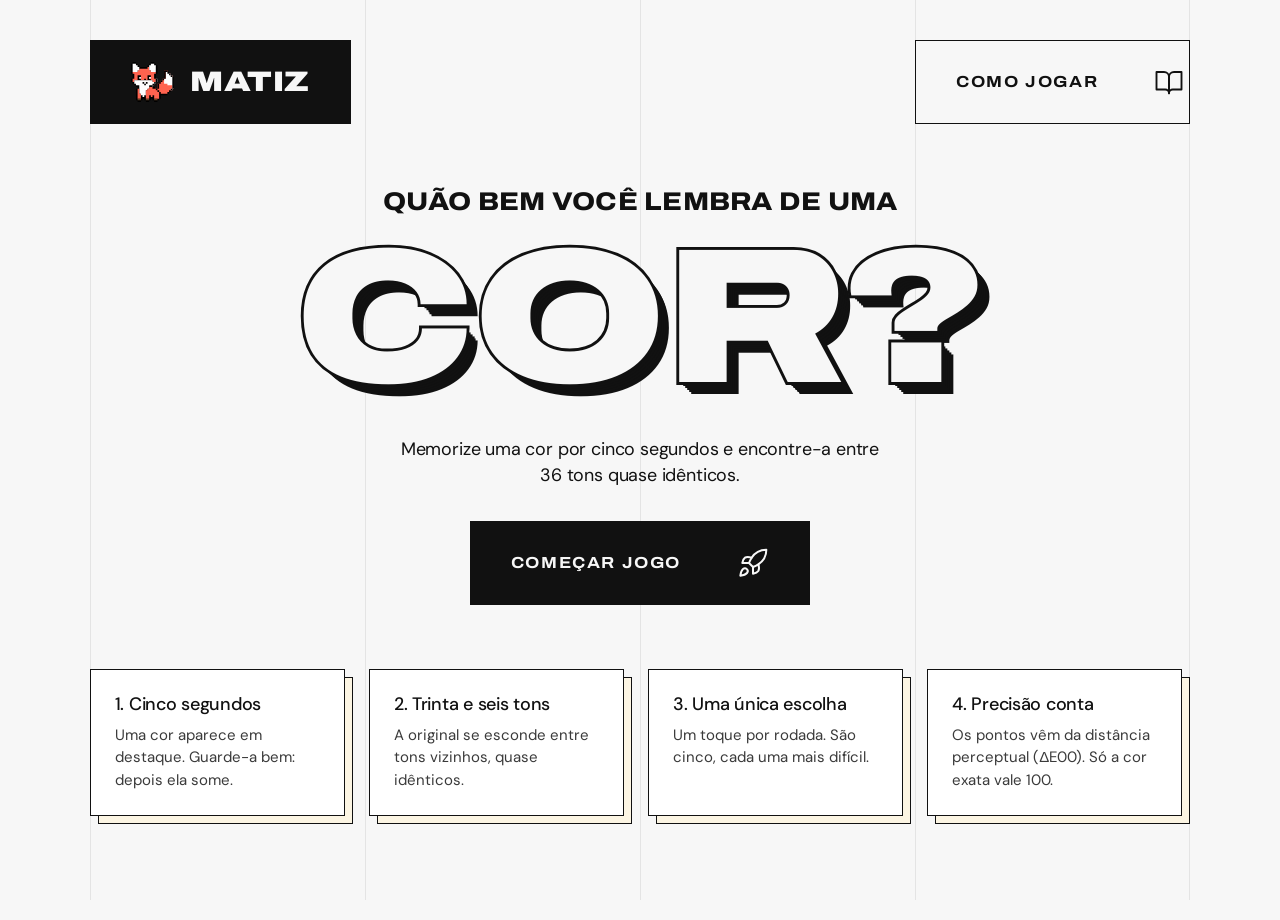
==== commit 6f67ae64: "Nova marca: raposa em pixel art no logo, favicon e compartilhamento - img/matiz-logo.svg (arte forne" ====
--- a/index.html
+++ b/index.html
@@ -6,6 +6,17 @@
   <meta name="theme-color" content="#F7F7F7">
   <title>Matiz — memória de cor</title>
   <meta name="description" content="Memorize uma cor por 5 segundos e encontre-a entre 36 tons parecidos.">
+  <link rel="icon" href="favicon.svg" type="image/svg+xml">
+  <link rel="icon" href="img/favicon-32.png" type="image/png" sizes="32x32">
+  <link rel="apple-touch-icon" href="img/apple-touch-icon.png">
+  <meta property="og:type" content="website">
+  <meta property="og:title" content="Matiz — memória de cor">
+  <meta property="og:description" content="Memorize uma cor por 5 segundos e encontre-a entre 36 tons parecidos.">
+  <meta property="og:url" content="https://lucasolvrr.github.io/matiz/">
+  <meta property="og:image" content="https://lucasolvrr.github.io/matiz/img/og-image.png">
+  <meta property="og:image:width" content="1200">
+  <meta property="og:image:height" content="630">
+  <meta name="twitter:card" content="summary_large_image">
   <link rel="stylesheet" href="css/fonts.css">
   <link rel="stylesheet" href="css/tokens.css">
   <link rel="stylesheet" href="styles.css">
@@ -29,7 +40,7 @@
     <header class="top">
       <button type="button" class="btn btn-logo" id="btn-home" aria-label="Matiz — voltar ao início">
         <span class="btn__panel">
-          <span class="logo-mark" aria-hidden="true"><i></i><i></i><i></i><i></i></span>
+          <img class="logo-img" src="img/matiz-logo.svg" alt="" width="44" height="41">
           <span class="logo-word">Matiz</span>
         </span>
       </button>
--- a/css/tokens.css
+++ b/css/tokens.css
@@ -36,10 +36,13 @@
   --t-violet: #F3F0FA;
   --t-red: #FBEFED;
 
+  /* Cor primária: barra de tempo e slot revelado no hover dos botões */
+  --primary: #FF634F;
+
   /* Feedback: acerto, perto, erro */
   --hit: #4FC484;
-  --near: #F2C94C;
-  --miss: #EE5D6C;
+  --near: #EEB91B;
+  --miss: #EB3349;
 
   /* Papéis semânticos */
   --surface: var(--paper);
--- a/styles.css
+++ b/styles.css
@@ -191,7 +191,9 @@
   display: flex;
   align-items: center;
   justify-content: space-between;
-  gap: var(--s-4);
+  /* o texto desliza var(--arrow-shift) no hover: o espaço até o ícone já
+     reserva esse deslocamento, então texto e ícone nunca se encostam */
+  gap: calc(var(--s-4) + var(--arrow-shift));
   min-width: 0;
   padding: 0 var(--s-5);
   background: var(--surface);
@@ -333,9 +335,6 @@
   text-transform: uppercase;
   line-height: 1;
 }
-.logo-mark { display: grid; grid-template-columns: repeat(2, 9px); gap: 3px; }
-.logo-mark i { width: 9px; height: 9px; border: var(--stroke) solid currentColor; }
-.logo-mark i:nth-child(1), .logo-mark i:nth-child(4) { background: currentColor; }
 
 #btn-howto { margin-left: auto; width: calc(100% / var(--cols)); }
 
@@ -423,7 +422,7 @@
   border: var(--stroke) solid var(--border);
   background: var(--surface);
 }
-.progress-bar i { display: block; height: 100%; width: 100%; background: var(--surface-invert); }
+.progress-bar i { display: block; height: 100%; width: 100%; background: var(--primary); }
 .progress-bar::after {
   content: "";
   position: absolute;
@@ -788,19 +787,7 @@
 [data-tier="good"] { --tier: var(--near); }
 [data-tier="bad"] { --tier: var(--miss); }
 
-/* marca: os 4 quadrados viram cor (neutros durante o jogo) */
-.logo-mark i { border-color: var(--text-invert); }
-.logo-mark i:nth-child(1) { background: var(--p-red); }
-.logo-mark i:nth-child(2) { background: var(--p-yellow); }
-.logo-mark i:nth-child(3) { background: var(--p-blue); }
-.logo-mark i:nth-child(4) { background: var(--p-green); }
-body[data-view="memorize"] .logo-mark i,
-body[data-view="guess"] .logo-mark i { background: transparent; }
-body[data-view="memorize"] .logo-mark i:nth-child(1),
-body[data-view="memorize"] .logo-mark i:nth-child(4),
-body[data-view="guess"] .logo-mark i:nth-child(1),
-body[data-view="guess"] .logo-mark i:nth-child(4) { background: currentColor; }
-
+body[data-view="memorize"] body[data-view="memorize"] 
 /* hero: "COR?" troca de cor em degraus, sem gradiente */
 .hero .t-extrude { animation: cor-cycle 8.4s steps(1) infinite; }
 @keyframes cor-cycle {
@@ -923,7 +910,7 @@
   align-items: center;
   gap: var(--s-3);
 }
-.hero-actions .btn { min-width: min(100%, 320px); }
+.hero-actions .btn { min-width: min(100%, 380px); }
 .hero-actions .best { margin: 0; }
 
 /* ---------- Cards de regras ---------- */
@@ -1009,3 +996,11 @@
   .pair { gap: var(--s-3); }
   .pair-amp { font-size: 40px; }
 }
+
+/* Cor primária no slot revelado no hover de todos os botões (inclusive o logo).
+   No resultado/final o slot do botão principal segue a cor do nível (regras mais específicas). */
+.btn, .btn-primary, .btn-logo { --hard-shadow: var(--primary); }
+
+/* Logo: raposa em pixel art (img/matiz-logo.svg) */
+.logo-img { display: block; height: 40px; width: auto; flex: none; }
+@media (max-width: 767px) { .logo-img { height: 30px; } }
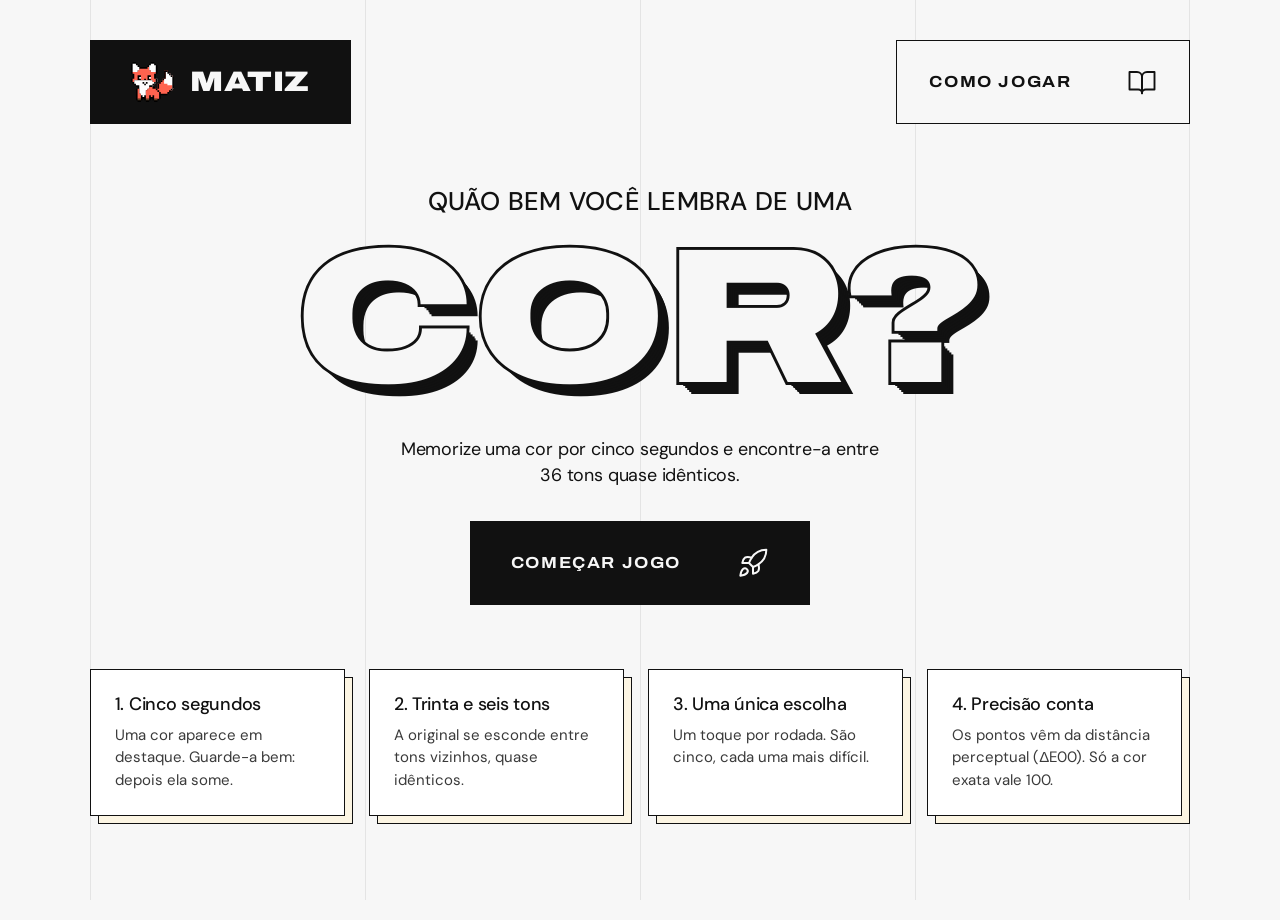
==== commit 73f7f236: "Fonte display: Array (matriz de pontos) via CDN da Fontshare - Pesos 800/900 da "Matiz Display" usam" ====
--- a/index.html
+++ b/index.html
@@ -17,6 +17,7 @@
   <meta property="og:image:width" content="1200">
   <meta property="og:image:height" content="630">
   <meta name="twitter:card" content="summary_large_image">
+  <link rel="preconnect" href="https://cdn.fontshare.com" crossorigin>
   <link rel="stylesheet" href="css/fonts.css">
   <link rel="stylesheet" href="css/tokens.css">
   <link rel="stylesheet" href="styles.css">
--- a/css/fonts.css
+++ b/css/fonts.css
@@ -8,3 +8,16 @@
 @font-face { font-family: "DM Sans Local"; src: url("../fonts/dmsans-extralight.woff2") format("woff2"); font-weight: 200; font-display: swap; }
 @font-face { font-family: "DM Sans Local"; src: url("../fonts/dmsans-regular.woff2") format("woff2"); font-weight: 400; font-display: swap; }
 @font-face { font-family: "DM Sans Local"; src: url("../fonts/dmsans-medium.woff2") format("woff2"); font-weight: 500; font-display: swap; }
+
+/* "Matiz Display": família composta.
+   500/700 (rótulos, botões, eyebrows) → Archivo semi-expandida (local, OFL).
+   800 → Array Semibold · 900 → Array Bold: matriz de pontos da Indian Type Foundry,
+   carregada do CDN oficial da Fontshare (ITF Free Font License). Os arquivos não ficam
+   neste repositório. Se o CDN falhar, cai para a Archivo.
+   size-adjust 110% iguala a altura das maiúsculas (Array 0,625em vs Archivo 0,686em). */
+@font-face { font-family: "Matiz Display"; src: url("../fonts/archivo-semiexp-medium.woff2") format("woff2"); font-weight: 500; font-display: swap; }
+@font-face { font-family: "Matiz Display"; src: url("../fonts/archivo-semiexp-bold.woff2") format("woff2"); font-weight: 700; font-display: swap; }
+@font-face { font-family: "Matiz Display"; src: url("https://cdn.fontshare.com/wf/CASMZPM4VVUC7LKMFQX5SR6SI2NXI6WK/JAJOL32XMCA7KL72O3CN6EMCO3THGWPV/N2P4YTB27O7OQQY6FVFUL232EUHLL7SR.woff2") format("woff2"); font-weight: 800; font-display: swap; size-adjust: 110%; }
+@font-face { font-family: "Matiz Display"; src: url("https://cdn.fontshare.com/wf/UPIFVAOR6LZHAYRMF2C77WE3FN5BLNEC/INIDOMS2AGMFQXDWKOC6LOTPXKPZEIHL/2RWR7WKM4ZCDU656OKUXMQXLJH4H3EJD.woff2") format("woff2"); font-weight: 900; font-display: swap; size-adjust: 110%; }
+/* quando a Array não carrega, os pesos 800/900 usam a Archivo larga */
+@font-face { font-family: "Matiz Display Fallback"; src: url("../fonts/archivo-expanded-black.woff2") format("woff2"); font-weight: 800 900; font-display: swap; }
--- a/css/tokens.css
+++ b/css/tokens.css
@@ -38,6 +38,7 @@
 
   /* Cor primária: barra de tempo e slot revelado no hover dos botões */
   --primary: #FF634F;
+  --primary-dark: #E93820; /* hsl(7, 82%, 52%) — primária mais escura */
 
   /* Feedback: acerto, perto, erro */
   --hit: #4FC484;
@@ -57,7 +58,7 @@
   --hatch-strong: repeating-linear-gradient(-45deg, transparent 0 6px, var(--ink) 6px 7.5px);
 
   /* Tipografia */
-  --font-display: "Archivo Wide", "Arial Black", sans-serif;
+  --font-display: "Matiz Display", "Matiz Display Fallback", "Archivo Wide", "Arial Black", sans-serif;
   --font-body: "DM Sans Local", "Helvetica Neue", Arial, sans-serif;
 
   --fs-display-xl: clamp(3.5rem, 8vw, 8rem);
--- a/styles.css
+++ b/styles.css
@@ -193,7 +193,7 @@
   justify-content: space-between;
   /* o texto desliza var(--arrow-shift) no hover: o espaço até o ícone já
      reserva esse deslocamento, então texto e ícone nunca se encostam */
-  gap: calc(var(--s-4) + var(--arrow-shift));
+  gap: var(--s-4);
   min-width: 0;
   padding: 0 var(--s-5);
   background: var(--surface);
@@ -787,7 +787,6 @@
 [data-tier="good"] { --tier: var(--near); }
 [data-tier="bad"] { --tier: var(--miss); }
 
-body[data-view="memorize"] body[data-view="memorize"] 
 /* hero: "COR?" troca de cor em degraus, sem gradiente */
 .hero .t-extrude { animation: cor-cycle 8.4s steps(1) infinite; }
 @keyframes cor-cycle {
@@ -883,8 +882,8 @@
   margin: 0;
 }
 .hero-kicker {
-  font-family: var(--font-display);
-  font-weight: 800;
+  font-family: var(--font-body);
+  font-weight: 500;
   font-size: clamp(1.125rem, 2vw, 1.875rem);
   line-height: 1.15;
   letter-spacing: .01em;
@@ -1004,3 +1003,72 @@
 /* Logo: raposa em pixel art (img/matiz-logo.svg) */
 .logo-img { display: block; height: 40px; width: auto; flex: none; }
 @media (max-width: 767px) { .logo-img { height: 30px; } }
+
+/* folga extra para o texto deslizar só onde existe hover (mouse); no toque
+   o texto fica parado e a folga empurrava o ícone para fora do botão */
+@media (hover: hover) {
+  .btn__panel { gap: calc(var(--s-4) + var(--arrow-shift)); }
+}
+.btn__icon { flex: none; }
+.btn__text { min-width: 0; overflow: hidden; text-overflow: ellipsis; }
+
+/* ==========================================================================
+   Tela final compacta: ranking das cores na primeira dobra (< 800px)
+   ========================================================================== */
+.view-final .modal-copy > .pair { display: none; }
+.view-final .modal-copy { gap: var(--s-4); }
+.view-final .total { font-size: clamp(4rem, 7vw, 6.5rem); }
+.view-final .rank { font-size: clamp(1.25rem, 1.8vw, 1.75rem); }
+.view-final .numbered > div { padding: var(--s-3); gap: var(--s-1); }
+.view-final .numbered dd { margin-top: var(--s-1); font-size: clamp(1.5rem, 2.2vw, 2.25rem); }
+.view-final .numbered .meta { display: none; }
+.view-final .btn-xl { min-height: var(--cell-sm); }
+.view-final .btn-xl .btn__icon { width: 26px; height: 26px; }
+.view-final .ranking li { min-height: 56px; }
+
+@media (max-width: 767px) {
+  /* ordem: placar → classificação → números → ranking → jogar novamente */
+  .view-final .modal { gap: 0; }
+  .view-final .modal-copy { display: contents; }
+  .view-final .total { order: 1; margin: var(--s-4) var(--s-4) 0; display: flex; align-items: baseline; font-size: 4rem; }
+  .view-final .rank { order: 2; margin: var(--s-2) var(--s-4) 0; font-size: 1.25rem; max-width: none; }
+  .view-final .numbered { order: 3; margin: var(--s-3) var(--s-4) 0; width: auto; }
+  .view-final .numbered > div { padding: var(--s-2) var(--s-3); gap: 2px; }
+  .view-final .numbered dd { margin: 0; font-size: 1.5rem; }
+  .view-final .numbered dt { font-size: .75rem; white-space: nowrap; overflow: visible; }
+  .view-final .ranking { order: 4; border-top: 0; padding: var(--s-3) var(--s-4) 0; }
+  .view-final .ranking li { min-height: 46px; }
+  .view-final .ranking .stat { font-size: 1.375rem; }
+  .view-final .modal-copy .btn { order: 5; margin: var(--s-3) var(--s-4) var(--s-4); width: auto; }
+}
+
+/* botões no celular: rótulo inteiro, sem reticências */
+@media (max-width: 767px) {
+  .btn { letter-spacing: .06em; }
+  .btn-xl .btn__panel, .view-final .btn .btn__panel { padding: 0 var(--s-4); gap: var(--s-3); }
+  .btn__text { overflow: visible; }
+}
+@media (max-width: 374px) {
+  .btn { font-size: .8125rem; letter-spacing: .04em; }
+}
+
+/* telas estreitas: o botão levanta no hover, mas sem seta nem deslize do texto
+   (não há largura para o texto andar sem encostar no ícone) */
+@media (max-width: 767px) {
+  .btn__panel { gap: var(--s-3); }
+  .btn .btn__arrow { display: none; }
+  .btn:hover .btn__text, .btn:focus-visible .btn__text, .btn.is-hover .btn__text { transform: none; }
+}
+
+/* Tela final: a faixa intermediária (250–399) usa a primária escura no lugar do amarelo
+   (placar, moldura e slot do botão). As etiquetas por rodada mantêm a cor de cada nível. */
+body[data-view="final"][data-tier="good"] { --tier: var(--primary-dark); }
+body[data-view="final"] .ranking li[data-tier="good"] { --tier: var(--near); }
+
+/* "Como jogar" (célula de 1 coluna): padding menor para caber o rótulo + deslize do hover */
+#btn-howto .btn__panel { padding: 0 var(--s-5); }
+#btn-howto .btn__arrow { left: var(--s-5); }
+@media (min-width: 768px) {
+  #btn-howto { width: auto; min-width: calc(100% / var(--cols)); }
+  #btn-howto .btn__text { overflow: visible; }
+}
